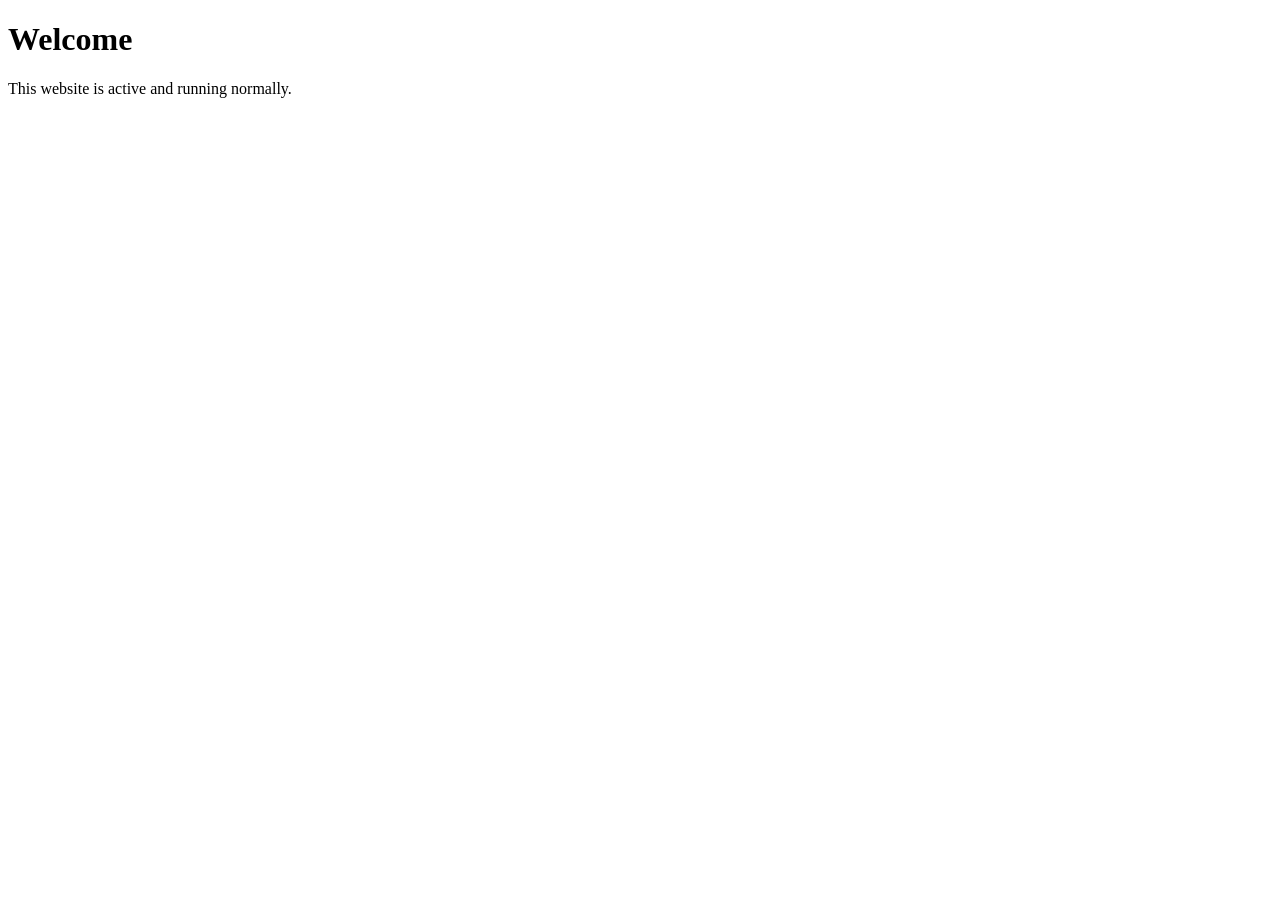
==== index.html @ 58b48bcc "Create index.html" ====
<!DOCTYPE html>
<html lang="zh-CN">
<head>
<meta charset="UTF-8">
<meta name="viewport" content="width=device-width, initial-scale=1.0">
<title>Welcome</title>
</head>
<body>
<h1>Welcome</h1>
<p>This website is active and running normally.</p>
</body>
</html>
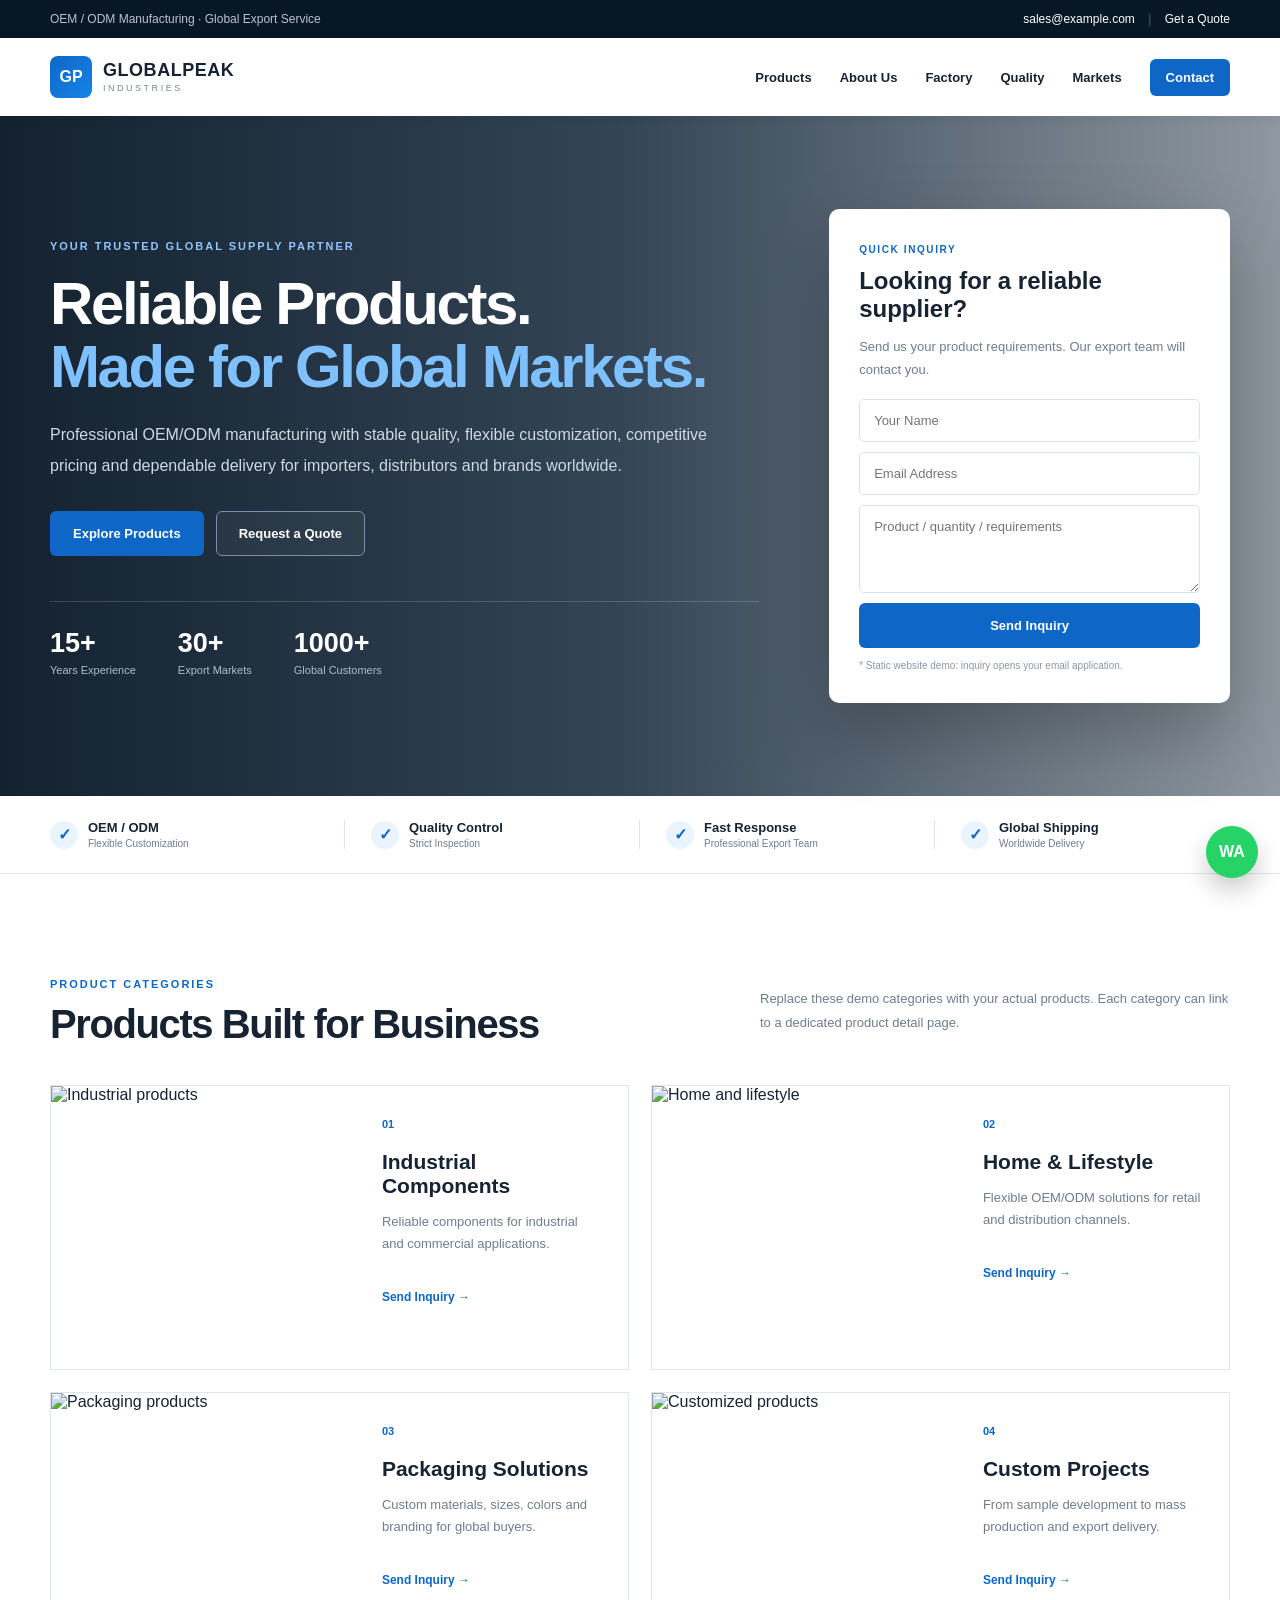
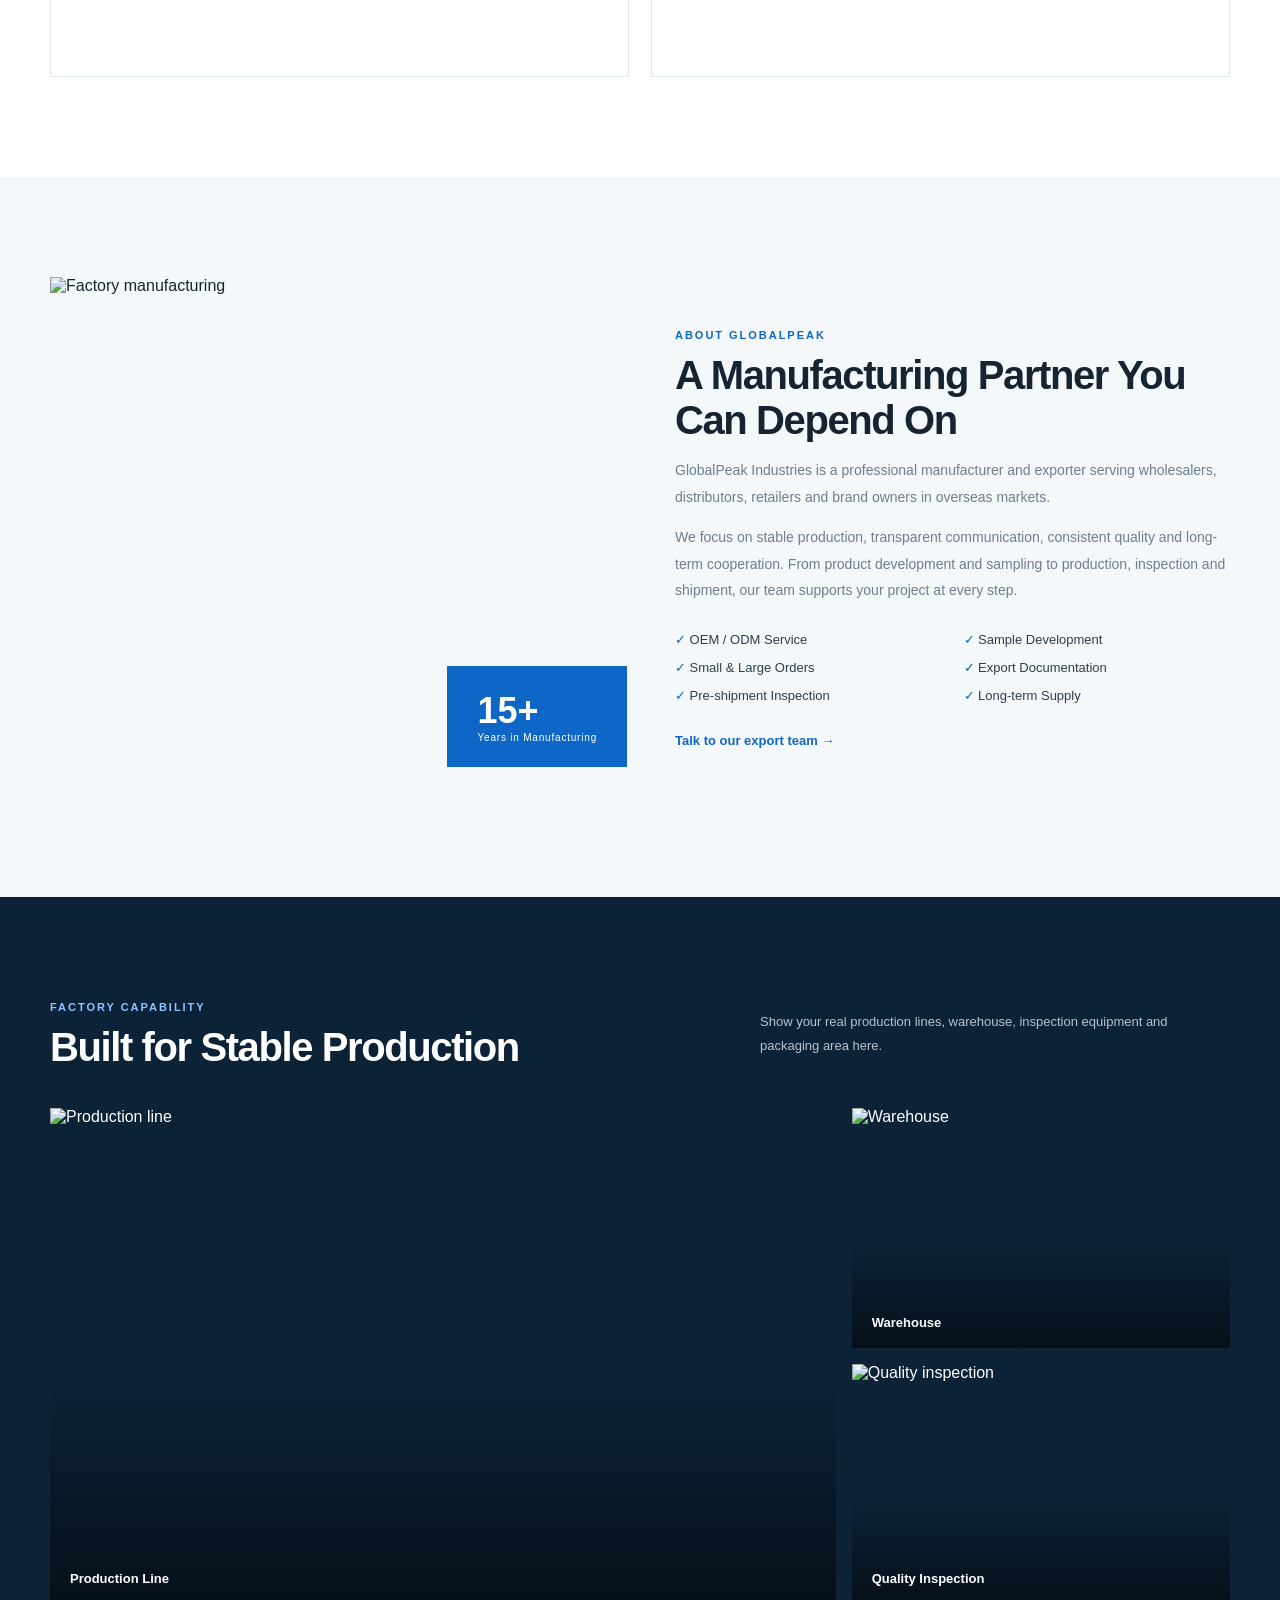
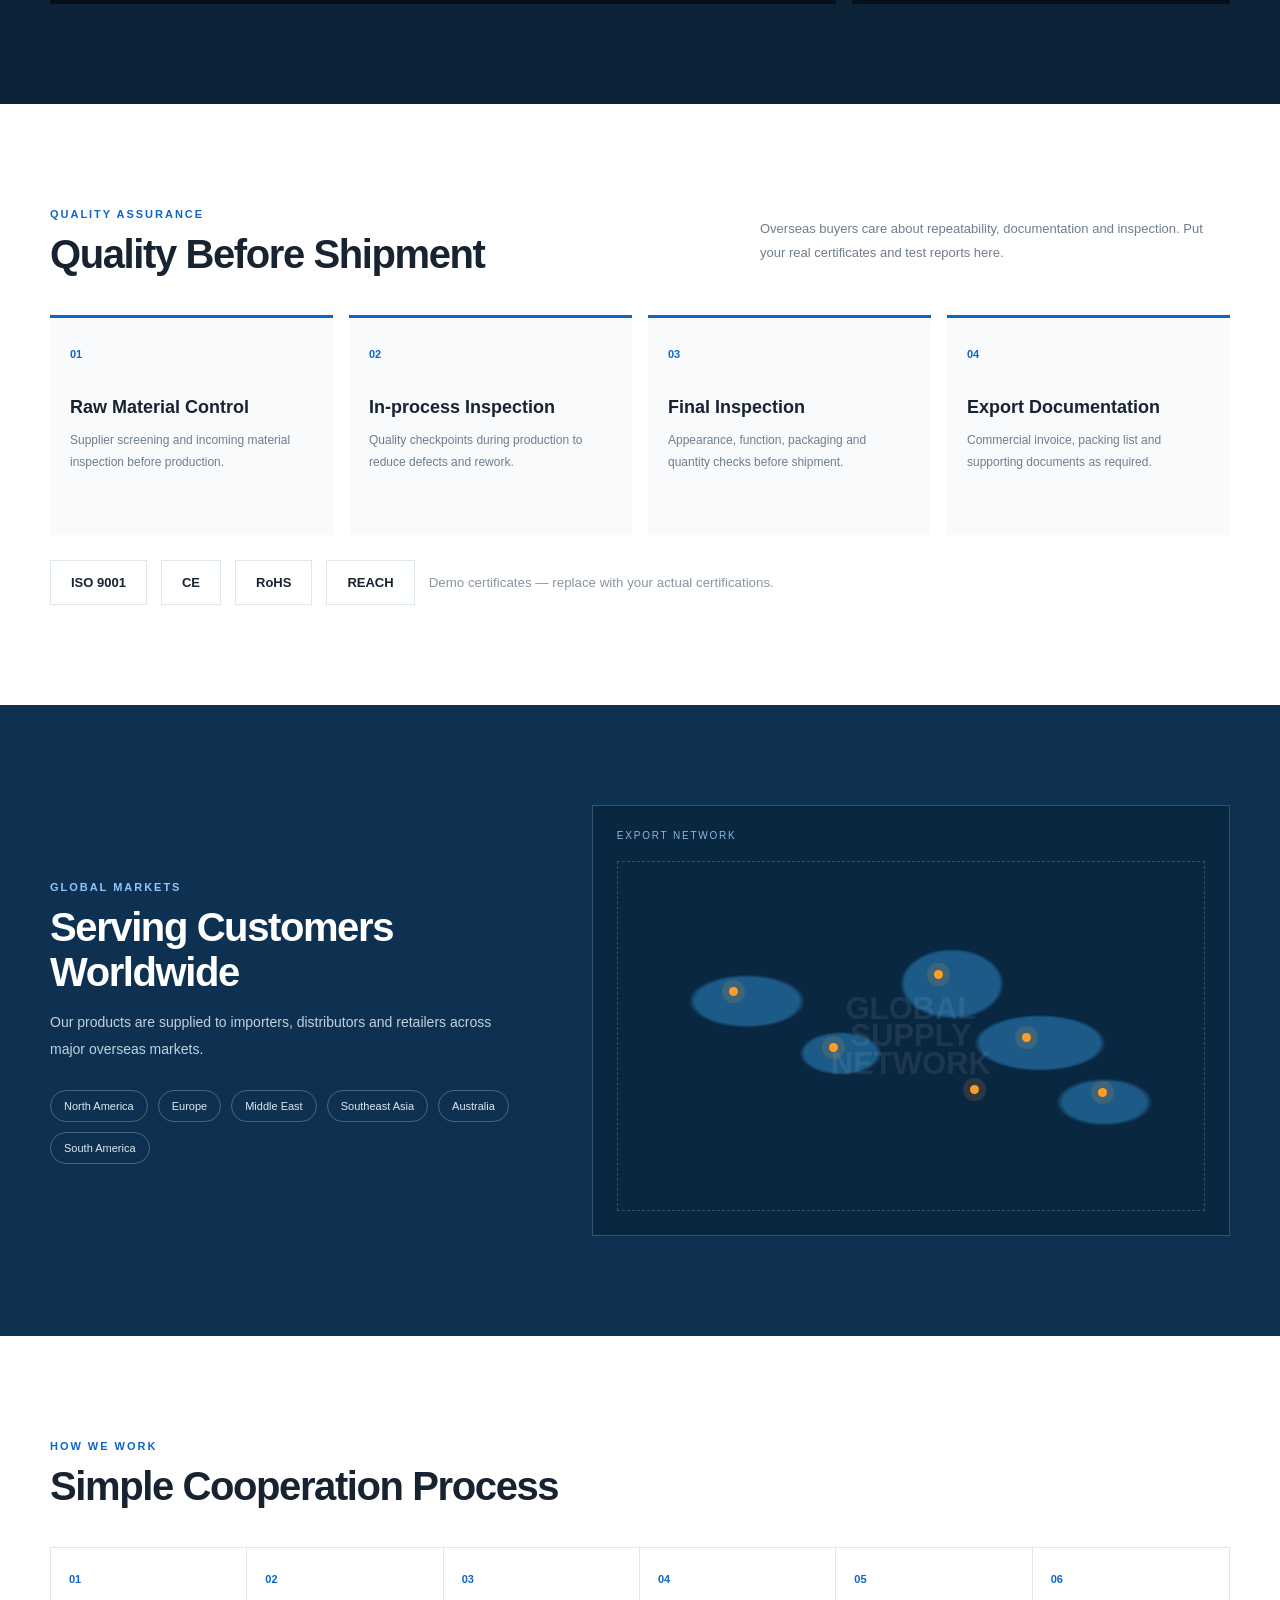
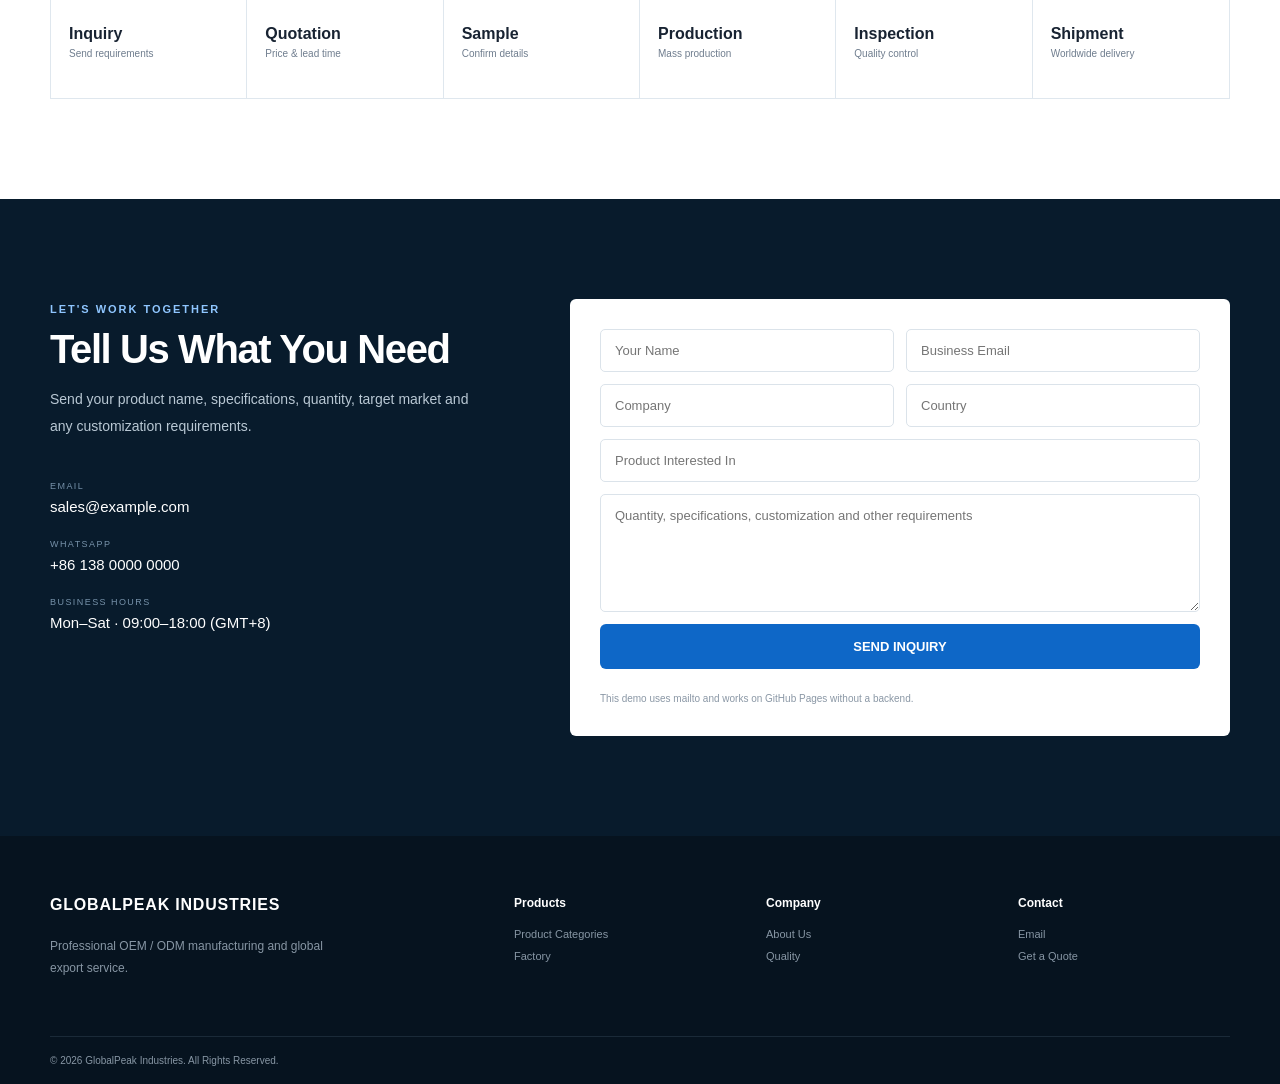
==== commit 0de9076b: "Add files via upload" ====
--- a/index.html
+++ b/index.html
@@ -1,12 +1,325 @@
-<!DOCTYPE html>
-<html lang="zh-CN">
+<!doctype html>
+<html lang="en">
 <head>
-<meta charset="UTF-8">
-<meta name="viewport" content="width=device-width, initial-scale=1.0">
-<title>Welcome</title>
+  <meta charset="utf-8">
+  <meta name="viewport" content="width=device-width, initial-scale=1">
+  <title>GlobalPeak Industries | Reliable Manufacturing Partner</title>
+  <meta name="description" content="GlobalPeak Industries provides OEM/ODM manufacturing, stable quality, competitive pricing and global export service.">
+  <link rel="preconnect" href="https://images.unsplash.com">
+  <link rel="stylesheet" href="style.css">
 </head>
 <body>
-<h1>Welcome</h1>
-<p>This website is active and running normally.</p>
+  <div class="topbar">
+    <div class="container topbar-inner">
+      <span>OEM / ODM Manufacturing · Global Export Service</span>
+      <div>
+        <a href="mailto:sales@example.com">sales@example.com</a>
+        <span class="divider">|</span>
+        <a href="#contact">Get a Quote</a>
+      </div>
+    </div>
+  </div>
+
+  <header class="header">
+    <div class="container nav-wrap">
+      <a class="brand" href="#">
+        <span class="brand-mark">GP</span>
+        <span class="brand-text">
+          <strong>GLOBALPEAK</strong>
+          <small>INDUSTRIES</small>
+        </span>
+      </a>
+
+      <button class="menu-btn" aria-label="Open menu">☰</button>
+
+      <nav class="nav">
+        <a href="#products">Products</a>
+        <a href="#about">About Us</a>
+        <a href="#factory">Factory</a>
+        <a href="#quality">Quality</a>
+        <a href="#markets">Markets</a>
+        <a class="nav-cta" href="#contact">Contact</a>
+      </nav>
+    </div>
+  </header>
+
+  <main>
+    <section class="hero">
+      <div class="hero-overlay"></div>
+      <div class="container hero-content">
+        <div class="hero-copy">
+          <span class="eyebrow">YOUR TRUSTED GLOBAL SUPPLY PARTNER</span>
+          <h1>Reliable Products.<br><span>Made for Global Markets.</span></h1>
+          <p>
+            Professional OEM/ODM manufacturing with stable quality, flexible customization,
+            competitive pricing and dependable delivery for importers, distributors and brands worldwide.
+          </p>
+          <div class="hero-actions">
+            <a class="btn primary" href="#products">Explore Products</a>
+            <a class="btn secondary" href="#contact">Request a Quote</a>
+          </div>
+          <div class="hero-trust">
+            <div><strong>15+</strong><span>Years Experience</span></div>
+            <div><strong>30+</strong><span>Export Markets</span></div>
+            <div><strong>1000+</strong><span>Global Customers</span></div>
+          </div>
+        </div>
+
+        <div class="hero-card">
+          <span class="mini-label">QUICK INQUIRY</span>
+          <h3>Looking for a reliable supplier?</h3>
+          <p>Send us your product requirements. Our export team will contact you.</p>
+          <form id="quickForm">
+            <input id="qName" type="text" placeholder="Your Name">
+            <input id="qEmail" type="email" placeholder="Email Address">
+            <textarea id="qMessage" rows="4" placeholder="Product / quantity / requirements"></textarea>
+            <button class="btn primary wide" type="submit">Send Inquiry</button>
+          </form>
+          <small>* Static website demo: inquiry opens your email application.</small>
+        </div>
+      </div>
+    </section>
+
+    <section class="trust-strip">
+      <div class="container trust-grid">
+        <div><span class="trust-icon">✓</span><strong>OEM / ODM</strong><small>Flexible Customization</small></div>
+        <div><span class="trust-icon">✓</span><strong>Quality Control</strong><small>Strict Inspection</small></div>
+        <div><span class="trust-icon">✓</span><strong>Fast Response</strong><small>Professional Export Team</small></div>
+        <div><span class="trust-icon">✓</span><strong>Global Shipping</strong><small>Worldwide Delivery</small></div>
+      </div>
+    </section>
+
+    <section id="products" class="section">
+      <div class="container">
+        <div class="section-head">
+          <div>
+            <span class="eyebrow dark-text">PRODUCT CATEGORIES</span>
+            <h2>Products Built for Business</h2>
+          </div>
+          <p>Replace these demo categories with your actual products. Each category can link to a dedicated product detail page.</p>
+        </div>
+
+        <div class="product-grid">
+          <article class="product-card">
+            <img src="https://images.unsplash.com/photo-1581092160607-ee22621dd758?auto=format&fit=crop&w=1200&q=80" alt="Industrial products">
+            <div class="product-info">
+              <span>01</span><h3>Industrial Components</h3>
+              <p>Reliable components for industrial and commercial applications.</p>
+              <a href="#contact">Send Inquiry →</a>
+            </div>
+          </article>
+
+          <article class="product-card">
+            <img src="https://images.unsplash.com/photo-1586023492125-27b2c045efd7?auto=format&fit=crop&w=1200&q=80" alt="Home and lifestyle">
+            <div class="product-info">
+              <span>02</span><h3>Home & Lifestyle</h3>
+              <p>Flexible OEM/ODM solutions for retail and distribution channels.</p>
+              <a href="#contact">Send Inquiry →</a>
+            </div>
+          </article>
+
+          <article class="product-card">
+            <img src="https://images.unsplash.com/photo-1587293852726-70cdb56c2866?auto=format&fit=crop&w=1200&q=80" alt="Packaging products">
+            <div class="product-info">
+              <span>03</span><h3>Packaging Solutions</h3>
+              <p>Custom materials, sizes, colors and branding for global buyers.</p>
+              <a href="#contact">Send Inquiry →</a>
+            </div>
+          </article>
+
+          <article class="product-card">
+            <img src="https://images.unsplash.com/photo-1581092918056-0c4c3acd3789?auto=format&fit=crop&w=1200&q=80" alt="Customized products">
+            <div class="product-info">
+              <span>04</span><h3>Custom Projects</h3>
+              <p>From sample development to mass production and export delivery.</p>
+              <a href="#contact">Send Inquiry →</a>
+            </div>
+          </article>
+        </div>
+      </div>
+    </section>
+
+    <section id="about" class="section section-gray">
+      <div class="container about-grid">
+        <div class="about-image">
+          <img src="https://images.unsplash.com/photo-1565514020179-026b92b84bb6?auto=format&fit=crop&w=1400&q=80" alt="Factory manufacturing">
+          <div class="experience-badge"><strong>15+</strong><span>Years in Manufacturing</span></div>
+        </div>
+        <div class="about-copy">
+          <span class="eyebrow dark-text">ABOUT GLOBALPEAK</span>
+          <h2>A Manufacturing Partner You Can Depend On</h2>
+          <p>
+            GlobalPeak Industries is a professional manufacturer and exporter serving wholesalers,
+            distributors, retailers and brand owners in overseas markets.
+          </p>
+          <p>
+            We focus on stable production, transparent communication, consistent quality and long-term cooperation.
+            From product development and sampling to production, inspection and shipment, our team supports your project at every step.
+          </p>
+          <div class="check-list">
+            <div>✓ OEM / ODM Service</div>
+            <div>✓ Sample Development</div>
+            <div>✓ Small & Large Orders</div>
+            <div>✓ Export Documentation</div>
+            <div>✓ Pre-shipment Inspection</div>
+            <div>✓ Long-term Supply</div>
+          </div>
+          <a class="text-link" href="#contact">Talk to our export team →</a>
+        </div>
+      </div>
+    </section>
+
+    <section id="factory" class="section factory-section">
+      <div class="container">
+        <div class="section-head light-head">
+          <div><span class="eyebrow">FACTORY CAPABILITY</span><h2>Built for Stable Production</h2></div>
+          <p>Show your real production lines, warehouse, inspection equipment and packaging area here.</p>
+        </div>
+
+        <div class="factory-grid">
+          <div class="factory-photo large-photo">
+            <img src="https://images.unsplash.com/photo-1504917595217-d4dc5ebe6122?auto=format&fit=crop&w=1400&q=80" alt="Production line">
+            <span>Production Line</span>
+          </div>
+          <div class="factory-photo">
+            <img src="https://images.unsplash.com/photo-1565793298595-6a879b1d9492?auto=format&fit=crop&w=1000&q=80" alt="Warehouse">
+            <span>Warehouse</span>
+          </div>
+          <div class="factory-photo">
+            <img src="https://images.unsplash.com/photo-1581093588401-fbb62a02f120?auto=format&fit=crop&w=1000&q=80" alt="Quality inspection">
+            <span>Quality Inspection</span>
+          </div>
+        </div>
+      </div>
+    </section>
+
+    <section id="quality" class="section">
+      <div class="container">
+        <div class="section-head">
+          <div><span class="eyebrow dark-text">QUALITY ASSURANCE</span><h2>Quality Before Shipment</h2></div>
+          <p>Overseas buyers care about repeatability, documentation and inspection. Put your real certificates and test reports here.</p>
+        </div>
+
+        <div class="quality-grid">
+          <article>
+            <span class="num">01</span>
+            <h3>Raw Material Control</h3>
+            <p>Supplier screening and incoming material inspection before production.</p>
+          </article>
+          <article>
+            <span class="num">02</span>
+            <h3>In-process Inspection</h3>
+            <p>Quality checkpoints during production to reduce defects and rework.</p>
+          </article>
+          <article>
+            <span class="num">03</span>
+            <h3>Final Inspection</h3>
+            <p>Appearance, function, packaging and quantity checks before shipment.</p>
+          </article>
+          <article>
+            <span class="num">04</span>
+            <h3>Export Documentation</h3>
+            <p>Commercial invoice, packing list and supporting documents as required.</p>
+          </article>
+        </div>
+
+        <div class="certs">
+          <span>ISO 9001</span>
+          <span>CE</span>
+          <span>RoHS</span>
+          <span>REACH</span>
+          <small>Demo certificates — replace with your actual certifications.</small>
+        </div>
+      </div>
+    </section>
+
+    <section id="markets" class="section markets">
+      <div class="container markets-grid">
+        <div>
+          <span class="eyebrow">GLOBAL MARKETS</span>
+          <h2>Serving Customers Worldwide</h2>
+          <p>Our products are supplied to importers, distributors and retailers across major overseas markets.</p>
+          <div class="market-tags">
+            <span>North America</span><span>Europe</span><span>Middle East</span>
+            <span>Southeast Asia</span><span>Australia</span><span>South America</span>
+          </div>
+        </div>
+        <div class="map-box">
+          <div class="map-title">EXPORT NETWORK</div>
+          <div class="world">
+            <i class="dot d1"></i><i class="dot d2"></i><i class="dot d3"></i>
+            <i class="dot d4"></i><i class="dot d5"></i><i class="dot d6"></i>
+            <div class="world-text">GLOBAL<br>SUPPLY<br>NETWORK</div>
+          </div>
+        </div>
+      </div>
+    </section>
+
+    <section class="process section">
+      <div class="container">
+        <div class="section-head">
+          <div><span class="eyebrow dark-text">HOW WE WORK</span><h2>Simple Cooperation Process</h2></div>
+        </div>
+        <div class="process-grid">
+          <div><span>01</span><strong>Inquiry</strong><small>Send requirements</small></div>
+          <div><span>02</span><strong>Quotation</strong><small>Price & lead time</small></div>
+          <div><span>03</span><strong>Sample</strong><small>Confirm details</small></div>
+          <div><span>04</span><strong>Production</strong><small>Mass production</small></div>
+          <div><span>05</span><strong>Inspection</strong><small>Quality control</small></div>
+          <div><span>06</span><strong>Shipment</strong><small>Worldwide delivery</small></div>
+        </div>
+      </div>
+    </section>
+
+    <section id="contact" class="contact-section">
+      <div class="container contact-grid">
+        <div class="contact-copy">
+          <span class="eyebrow">LET'S WORK TOGETHER</span>
+          <h2>Tell Us What You Need</h2>
+          <p>Send your product name, specifications, quantity, target market and any customization requirements.</p>
+
+          <div class="contact-items">
+            <div><small>EMAIL</small><a href="mailto:sales@example.com">sales@example.com</a></div>
+            <div><small>WHATSAPP</small><a href="https://wa.me/8613800000000" target="_blank">+86 138 0000 0000</a></div>
+            <div><small>BUSINESS HOURS</small><span>Mon–Sat · 09:00–18:00 (GMT+8)</span></div>
+          </div>
+        </div>
+
+        <form class="contact-form" id="contactForm">
+          <div class="form-row">
+            <input id="name" type="text" placeholder="Your Name">
+            <input id="email" type="email" placeholder="Business Email">
+          </div>
+          <div class="form-row">
+            <input id="company" type="text" placeholder="Company">
+            <input id="country" type="text" placeholder="Country">
+          </div>
+          <input id="product" type="text" placeholder="Product Interested In">
+          <textarea id="message" rows="6" placeholder="Quantity, specifications, customization and other requirements"></textarea>
+          <button type="submit" class="btn primary wide">SEND INQUIRY</button>
+          <small>This demo uses mailto and works on GitHub Pages without a backend.</small>
+        </form>
+      </div>
+    </section>
+  </main>
+
+  <a class="floating-whatsapp" href="https://wa.me/8613800000000" target="_blank" aria-label="WhatsApp">
+    WA
+  </a>
+
+  <footer>
+    <div class="container footer-grid">
+      <div>
+        <div class="footer-brand">GLOBALPEAK INDUSTRIES</div>
+        <p>Professional OEM / ODM manufacturing and global export service.</p>
+      </div>
+      <div><strong>Products</strong><a href="#products">Product Categories</a><a href="#factory">Factory</a></div>
+      <div><strong>Company</strong><a href="#about">About Us</a><a href="#quality">Quality</a></div>
+      <div><strong>Contact</strong><a href="mailto:sales@example.com">Email</a><a href="#contact">Get a Quote</a></div>
+    </div>
+    <div class="container copyright">© 2026 GlobalPeak Industries. All Rights Reserved.</div>
+  </footer>
+
+  <script src="script.js"></script>
 </body>
 </html>
--- a/style.css
+++ b/style.css
@@ -0,0 +1,130 @@
+:root{
+  --navy:#0b1f33;
+  --blue:#0e67c7;
+  --blue2:#1784e8;
+  --orange:#ff8a00;
+  --text:#182332;
+  --muted:#6f7d8e;
+  --light:#f5f8fb;
+  --line:#dfe7ee;
+}
+*{box-sizing:border-box}
+html{scroll-behavior:smooth}
+body{margin:0;font-family:Arial,"Helvetica Neue","Microsoft YaHei",sans-serif;color:var(--text);background:#fff}
+a{text-decoration:none;color:inherit}
+img{display:block;width:100%;height:100%;object-fit:cover}
+.container{width:min(1180px,calc(100% - 40px));margin:auto}
+
+.topbar{background:#071726;color:#b9c5d0;font-size:12px}
+.topbar-inner{height:38px;display:flex;justify-content:space-between;align-items:center}
+.topbar a{color:#fff}.divider{margin:0 10px;color:#506174}
+
+.header{background:#fff;position:sticky;top:0;z-index:30;box-shadow:0 2px 12px rgba(8,26,44,.08)}
+.nav-wrap{height:78px;display:flex;align-items:center;justify-content:space-between}
+.brand{display:flex;align-items:center;gap:11px}
+.brand-mark{width:42px;height:42px;background:linear-gradient(135deg,var(--blue),var(--blue2));color:white;display:grid;place-items:center;font-weight:900;border-radius:8px}
+.brand-text{display:flex;flex-direction:column;line-height:1}
+.brand-text strong{font-size:18px;letter-spacing:.03em}.brand-text small{font-size:9px;letter-spacing:.28em;color:#7b8795;margin-top:5px}
+.nav{display:flex;align-items:center;gap:28px;font-size:13px;font-weight:700}
+.nav a{position:relative}.nav a:not(.nav-cta):after{content:"";position:absolute;left:0;right:100%;bottom:-8px;height:2px;background:var(--blue);transition:.2s}.nav a:hover:after{right:0}
+.nav-cta{padding:11px 16px;background:var(--blue);color:#fff;border-radius:6px}
+.menu-btn{display:none;border:0;background:none;font-size:25px}
+
+.hero{min-height:680px;position:relative;background:url("https://images.unsplash.com/photo-1565793298595-6a879b1d9492?auto=format&fit=crop&w=2000&q=85") center/cover no-repeat;color:#fff}
+.hero-overlay{position:absolute;inset:0;background:linear-gradient(90deg,rgba(5,20,35,.94) 0%,rgba(6,27,48,.82) 48%,rgba(7,26,44,.45) 100%)}
+.hero-content{position:relative;z-index:2;display:grid;grid-template-columns:1.15fr .65fr;gap:70px;align-items:center;min-height:680px;padding:70px 0}
+.eyebrow{font-size:11px;letter-spacing:.18em;font-weight:800;color:#8fc6ff}
+.hero-copy h1{font-size:60px;line-height:1.05;letter-spacing:-.04em;margin:18px 0 22px}.hero-copy h1 span{color:#7fc1ff}
+.hero-copy>p{font-size:16px;line-height:1.9;color:#ced9e3;max-width:700px}
+.hero-actions{display:flex;gap:12px;margin-top:30px}
+.btn{display:inline-flex;align-items:center;justify-content:center;border-radius:6px;padding:14px 22px;font-size:13px;font-weight:800;border:1px solid transparent;cursor:pointer}
+.primary{background:var(--blue);color:#fff}.primary:hover{background:#0b58ac}.secondary{border-color:#7990a5;color:#fff;background:rgba(255,255,255,.04)}
+.wide{width:100%}
+.hero-trust{display:flex;gap:42px;margin-top:45px;padding-top:26px;border-top:1px solid rgba(255,255,255,.17)}
+.hero-trust div{display:flex;flex-direction:column}.hero-trust strong{font-size:27px}.hero-trust span{font-size:11px;color:#aebdcc;margin-top:5px}
+
+.hero-card{background:#fff;color:var(--text);border-radius:10px;padding:30px;box-shadow:0 30px 70px rgba(0,0,0,.25)}
+.mini-label{font-size:10px;letter-spacing:.16em;color:var(--blue);font-weight:800}
+.hero-card h3{font-size:24px;margin:10px 0}.hero-card p{font-size:13px;line-height:1.7;color:var(--muted)}
+input,textarea{width:100%;border:1px solid #dbe3ea;border-radius:5px;padding:13px 14px;font:inherit;font-size:13px;outline:none;background:#fff}
+input:focus,textarea:focus{border-color:var(--blue);box-shadow:0 0 0 3px rgba(14,103,199,.08)}
+.hero-card form{display:grid;gap:10px;margin-top:18px}.hero-card small,.contact-form small{display:block;color:#8a97a5;margin-top:10px;font-size:10px;line-height:1.5}
+
+.trust-strip{background:#fff;border-bottom:1px solid var(--line)}
+.trust-grid{display:grid;grid-template-columns:repeat(4,1fr);padding:24px 0}
+.trust-grid>div{display:grid;grid-template-columns:38px 1fr;grid-template-rows:auto auto;align-items:center;border-right:1px solid var(--line);padding:0 26px}
+.trust-grid>div:first-child{padding-left:0}.trust-grid>div:last-child{border-right:0}
+.trust-icon{grid-row:1/3;width:28px;height:28px;border-radius:50%;background:#eaf4ff;color:var(--blue);display:grid;place-items:center;font-weight:800}
+.trust-grid strong{font-size:13px}.trust-grid small{font-size:10px;color:var(--muted);margin-top:3px}
+
+.section{padding:100px 0}.section-gray{background:var(--light)}
+.section-head{display:flex;justify-content:space-between;align-items:end;gap:50px;margin-bottom:38px}
+.section-head h2,.about-copy h2,.markets h2,.contact-copy h2{font-size:40px;letter-spacing:-.035em;margin:10px 0 0}
+.section-head>p{max-width:470px;color:var(--muted);font-size:13px;line-height:1.8}
+.dark-text{color:var(--blue)}
+
+.product-grid{display:grid;grid-template-columns:repeat(2,1fr);gap:22px}
+.product-card{border:1px solid var(--line);background:#fff;display:grid;grid-template-columns:1.05fr .95fr;min-height:285px;overflow:hidden;transition:.25s}
+.product-card:hover{transform:translateY(-5px);box-shadow:0 20px 45px rgba(15,40,65,.1)}
+.product-info{padding:28px}.product-info>span{font-size:11px;color:var(--blue);font-weight:800}.product-info h3{font-size:21px;margin:18px 0 10px}.product-info p{font-size:13px;line-height:1.7;color:var(--muted)}.product-info a{display:inline-block;margin-top:22px;font-size:12px;font-weight:800;color:var(--blue)}
+
+.about-grid{display:grid;grid-template-columns:1fr 1fr;gap:70px;align-items:center}
+.about-image{height:520px;position:relative}.experience-badge{position:absolute;right:-22px;bottom:30px;background:var(--blue);color:white;padding:24px 30px;display:flex;flex-direction:column}.experience-badge strong{font-size:36px}.experience-badge span{font-size:10px;letter-spacing:.08em}
+.about-copy>p{font-size:14px;line-height:1.9;color:var(--muted)}
+.check-list{display:grid;grid-template-columns:1fr 1fr;gap:13px 22px;margin:28px 0;color:#2f3d4d;font-size:13px}.check-list div::first-letter{color:var(--blue)}
+.text-link{font-size:13px;color:var(--blue);font-weight:800}
+
+.factory-section{background:#0c2237;color:white}.light-head p{color:#b7c4d0}
+.factory-grid{display:grid;grid-template-columns:1.35fr .65fr;grid-template-rows:240px 240px;gap:16px}
+.factory-photo{position:relative;overflow:hidden}.factory-photo.large-photo{grid-row:1/3}.factory-photo:after{content:"";position:absolute;inset:0;background:linear-gradient(transparent 55%,rgba(0,0,0,.55))}
+.factory-photo span{position:absolute;z-index:2;left:20px;bottom:18px;font-size:13px;font-weight:800}.factory-photo img{transition:.4s}.factory-photo:hover img{transform:scale(1.04)}
+
+.quality-grid{display:grid;grid-template-columns:repeat(4,1fr);gap:16px}
+.quality-grid article{border-top:3px solid var(--blue);padding:26px 20px;background:#f8fafc;min-height:220px}
+.quality-grid .num{font-size:11px;color:var(--blue);font-weight:800}.quality-grid h3{font-size:18px;margin:35px 0 12px}.quality-grid p{font-size:12px;color:var(--muted);line-height:1.8}
+.certs{display:flex;align-items:center;gap:14px;margin-top:25px;flex-wrap:wrap}.certs span{border:1px solid var(--line);padding:14px 20px;font-weight:800;font-size:13px;background:white}.certs small{color:#8a96a5}
+
+.markets{background:#0f3151;color:#fff}.markets-grid{display:grid;grid-template-columns:.85fr 1.15fr;gap:70px;align-items:center}.markets p{color:#c2d2df;line-height:1.9;font-size:14px}
+.market-tags{display:flex;flex-wrap:wrap;gap:10px;margin-top:28px}.market-tags span{border:1px solid #476781;border-radius:99px;padding:9px 13px;font-size:11px;color:#dce8f1}
+.map-box{background:#0a2742;border:1px solid #34536e;padding:24px}.map-title{font-size:10px;letter-spacing:.18em;color:#89b8df}
+.world{height:350px;margin-top:20px;position:relative;background:
+radial-gradient(ellipse at 22% 40%,#1c5b88 0 8%,transparent 9%),
+radial-gradient(ellipse at 38% 55%,#1c5b88 0 7%,transparent 8%),
+radial-gradient(ellipse at 57% 35%,#1c5b88 0 10%,transparent 11%),
+radial-gradient(ellipse at 72% 52%,#1c5b88 0 10%,transparent 11%),
+radial-gradient(ellipse at 83% 69%,#1c5b88 0 6%,transparent 7%);
+border:1px dashed #31506a}
+.world-text{position:absolute;inset:0;display:grid;place-items:center;text-align:center;font-size:31px;font-weight:900;line-height:.88;color:rgba(255,255,255,.08)}
+.dot{position:absolute;width:9px;height:9px;border-radius:50%;background:#ff9c27;box-shadow:0 0 0 7px rgba(255,156,39,.14)}.d1{left:19%;top:36%}.d2{left:36%;top:52%}.d3{left:54%;top:31%}.d4{left:69%;top:49%}.d5{left:82%;top:65%}.d6{left:60%;top:64%}
+
+.process{background:#fff}.process-grid{display:grid;grid-template-columns:repeat(6,1fr);border:1px solid var(--line)}
+.process-grid div{padding:25px 18px;border-right:1px solid var(--line);display:flex;flex-direction:column;min-height:150px}.process-grid div:last-child{border-right:0}.process-grid span{font-size:11px;color:var(--blue);font-weight:800}.process-grid strong{font-size:16px;margin-top:40px}.process-grid small{font-size:10px;color:var(--muted);margin-top:5px}
+
+.contact-section{padding:100px 0;background:#081b2c;color:white}.contact-grid{display:grid;grid-template-columns:.8fr 1.2fr;gap:80px}
+.contact-copy p{color:#b9c8d4;line-height:1.9;font-size:14px}.contact-items{margin-top:42px;display:grid;gap:24px}.contact-items div{display:flex;flex-direction:column}.contact-items small{font-size:9px;letter-spacing:.16em;color:#7792aa;margin-bottom:7px}.contact-items a,.contact-items span{font-size:15px}
+.contact-form{background:white;padding:30px;color:var(--text);border-radius:6px;display:grid;gap:12px}.form-row{display:grid;grid-template-columns:1fr 1fr;gap:12px}
+
+.floating-whatsapp{position:fixed;right:22px;bottom:22px;width:52px;height:52px;border-radius:50%;display:grid;place-items:center;background:#25d366;color:#fff;font-weight:900;z-index:20;box-shadow:0 12px 25px rgba(0,0,0,.2)}
+
+footer{background:#06131f;color:#8796a4;padding-top:60px}.footer-grid{display:grid;grid-template-columns:2fr 1fr 1fr 1fr;gap:40px;padding-bottom:45px}.footer-brand{color:white;font-weight:900;letter-spacing:.05em}.footer-grid p{font-size:12px;line-height:1.8;max-width:300px}.footer-grid div{display:flex;flex-direction:column;gap:10px}.footer-grid strong{color:#fff;font-size:12px;margin-bottom:8px}.footer-grid a{font-size:11px}.copyright{border-top:1px solid #1a2a38;padding:18px 0;font-size:10px}
+
+@media(max-width:900px){
+  .nav{display:none;position:absolute;left:0;right:0;top:78px;background:#fff;padding:20px;flex-direction:column;align-items:flex-start;box-shadow:0 10px 25px rgba(0,0,0,.1)}
+  .nav.open{display:flex}.menu-btn{display:block}
+  .hero-content{grid-template-columns:1fr}.hero-card{max-width:560px}.hero-copy h1{font-size:50px}
+  .trust-grid{grid-template-columns:1fr 1fr;gap:20px}.trust-grid>div{border-right:0}
+  .product-grid{grid-template-columns:1fr}.about-grid,.markets-grid,.contact-grid{grid-template-columns:1fr}
+  .quality-grid{grid-template-columns:1fr 1fr}.process-grid{grid-template-columns:repeat(3,1fr)}
+  .process-grid div{border-bottom:1px solid var(--line)}
+  .factory-grid{grid-template-columns:1fr;grid-template-rows:300px 220px 220px}.factory-photo.large-photo{grid-row:auto}
+  .footer-grid{grid-template-columns:1fr 1fr}
+}
+@media(max-width:600px){
+  .topbar-inner>span{display:none}.topbar-inner{justify-content:flex-end}
+  .hero-content{padding:55px 0}.hero-copy h1{font-size:42px}.hero-trust{gap:20px;flex-wrap:wrap}
+  .section{padding:70px 0}.section-head{align-items:flex-start;flex-direction:column;gap:15px}.section-head h2,.about-copy h2,.markets h2,.contact-copy h2{font-size:32px}
+  .product-card{grid-template-columns:1fr}.product-card img{height:240px}
+  .about-image{height:380px}.experience-badge{right:10px}
+  .quality-grid{grid-template-columns:1fr}.process-grid{grid-template-columns:1fr 1fr}
+  .form-row{grid-template-columns:1fr}.footer-grid{grid-template-columns:1fr}
+}
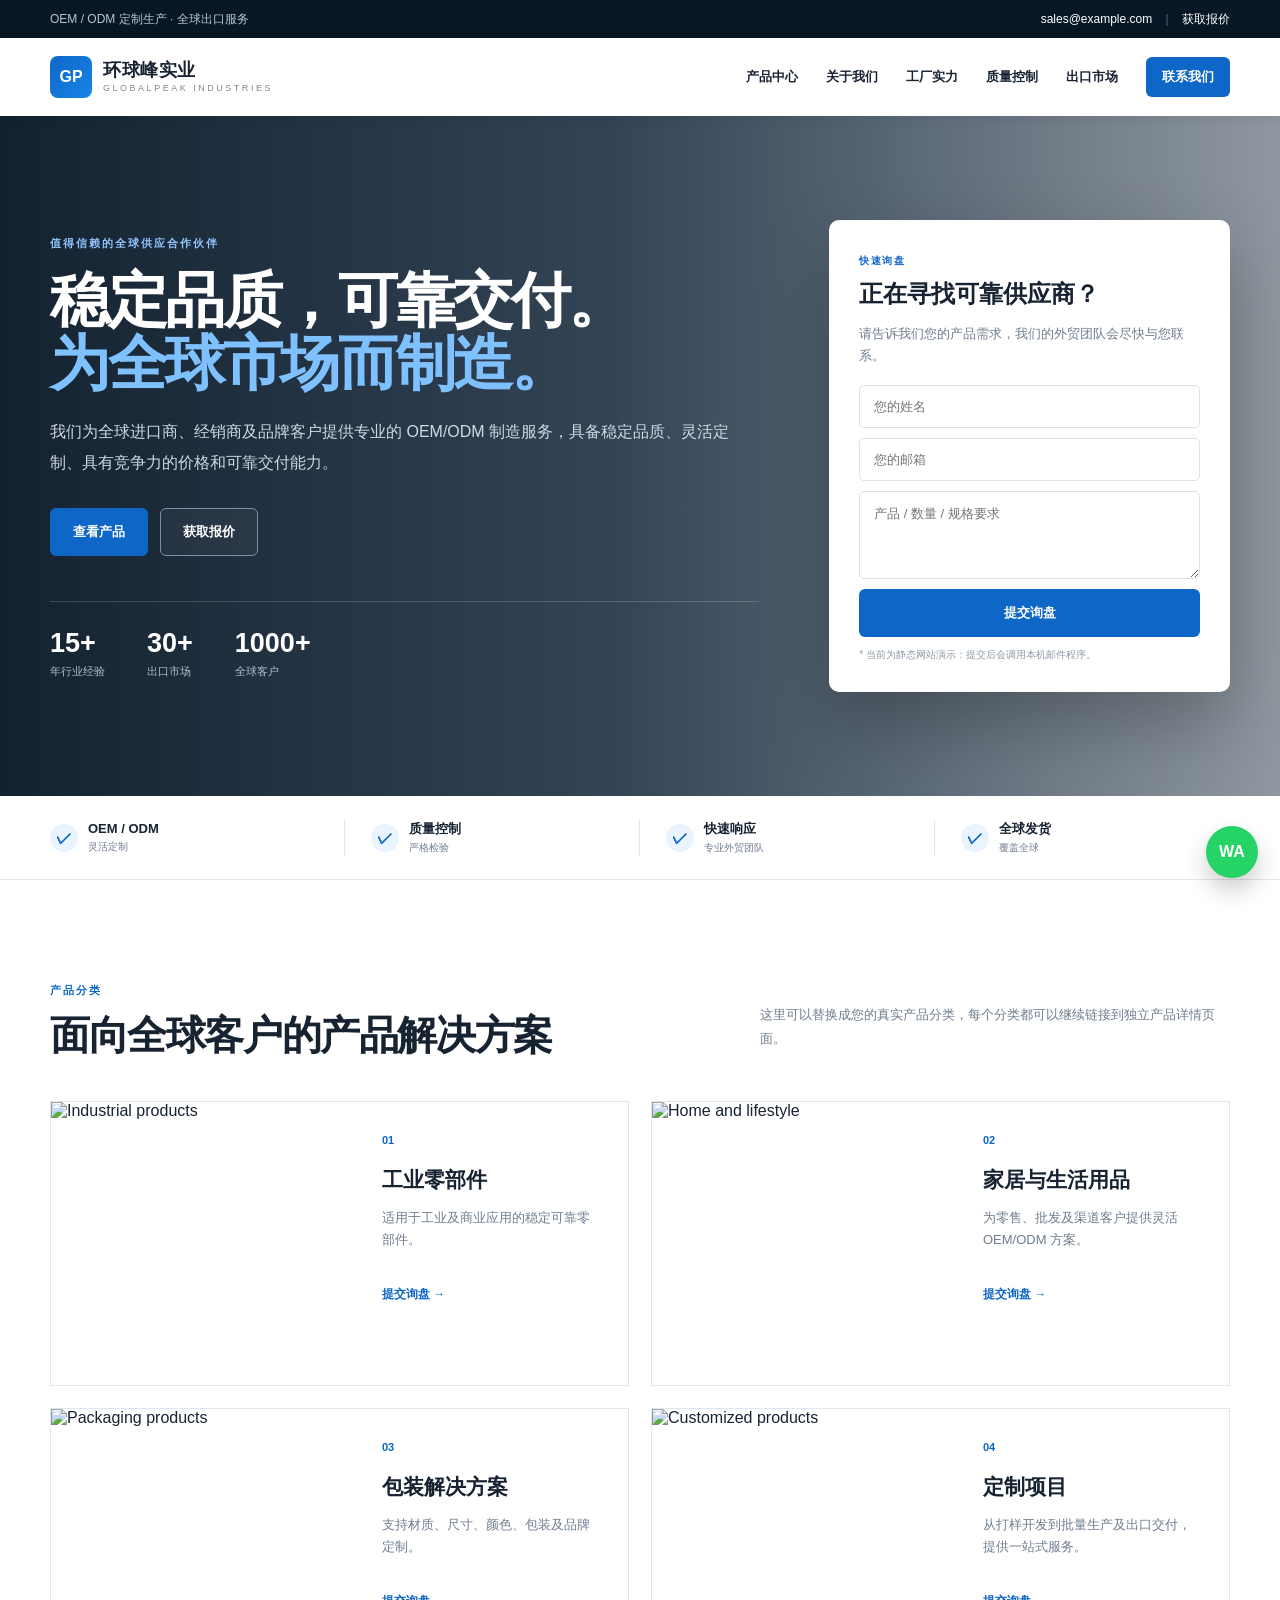
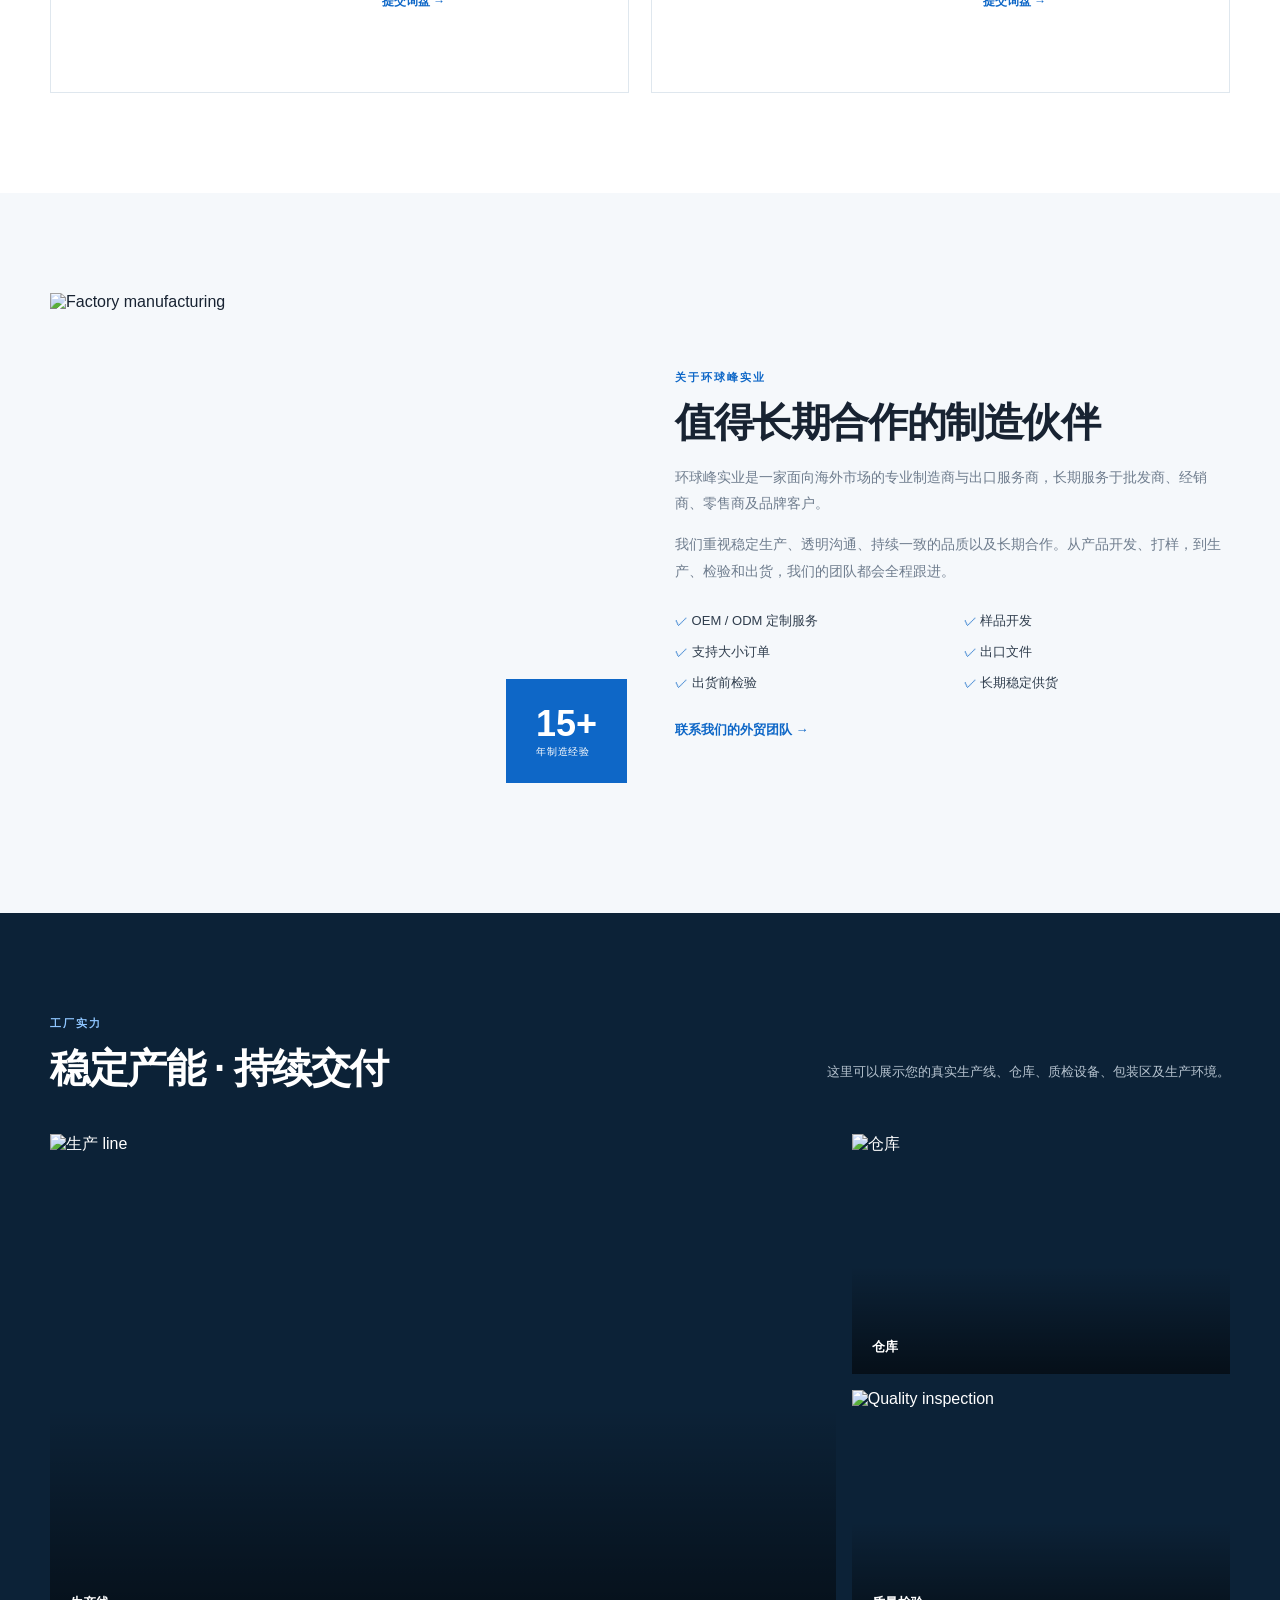
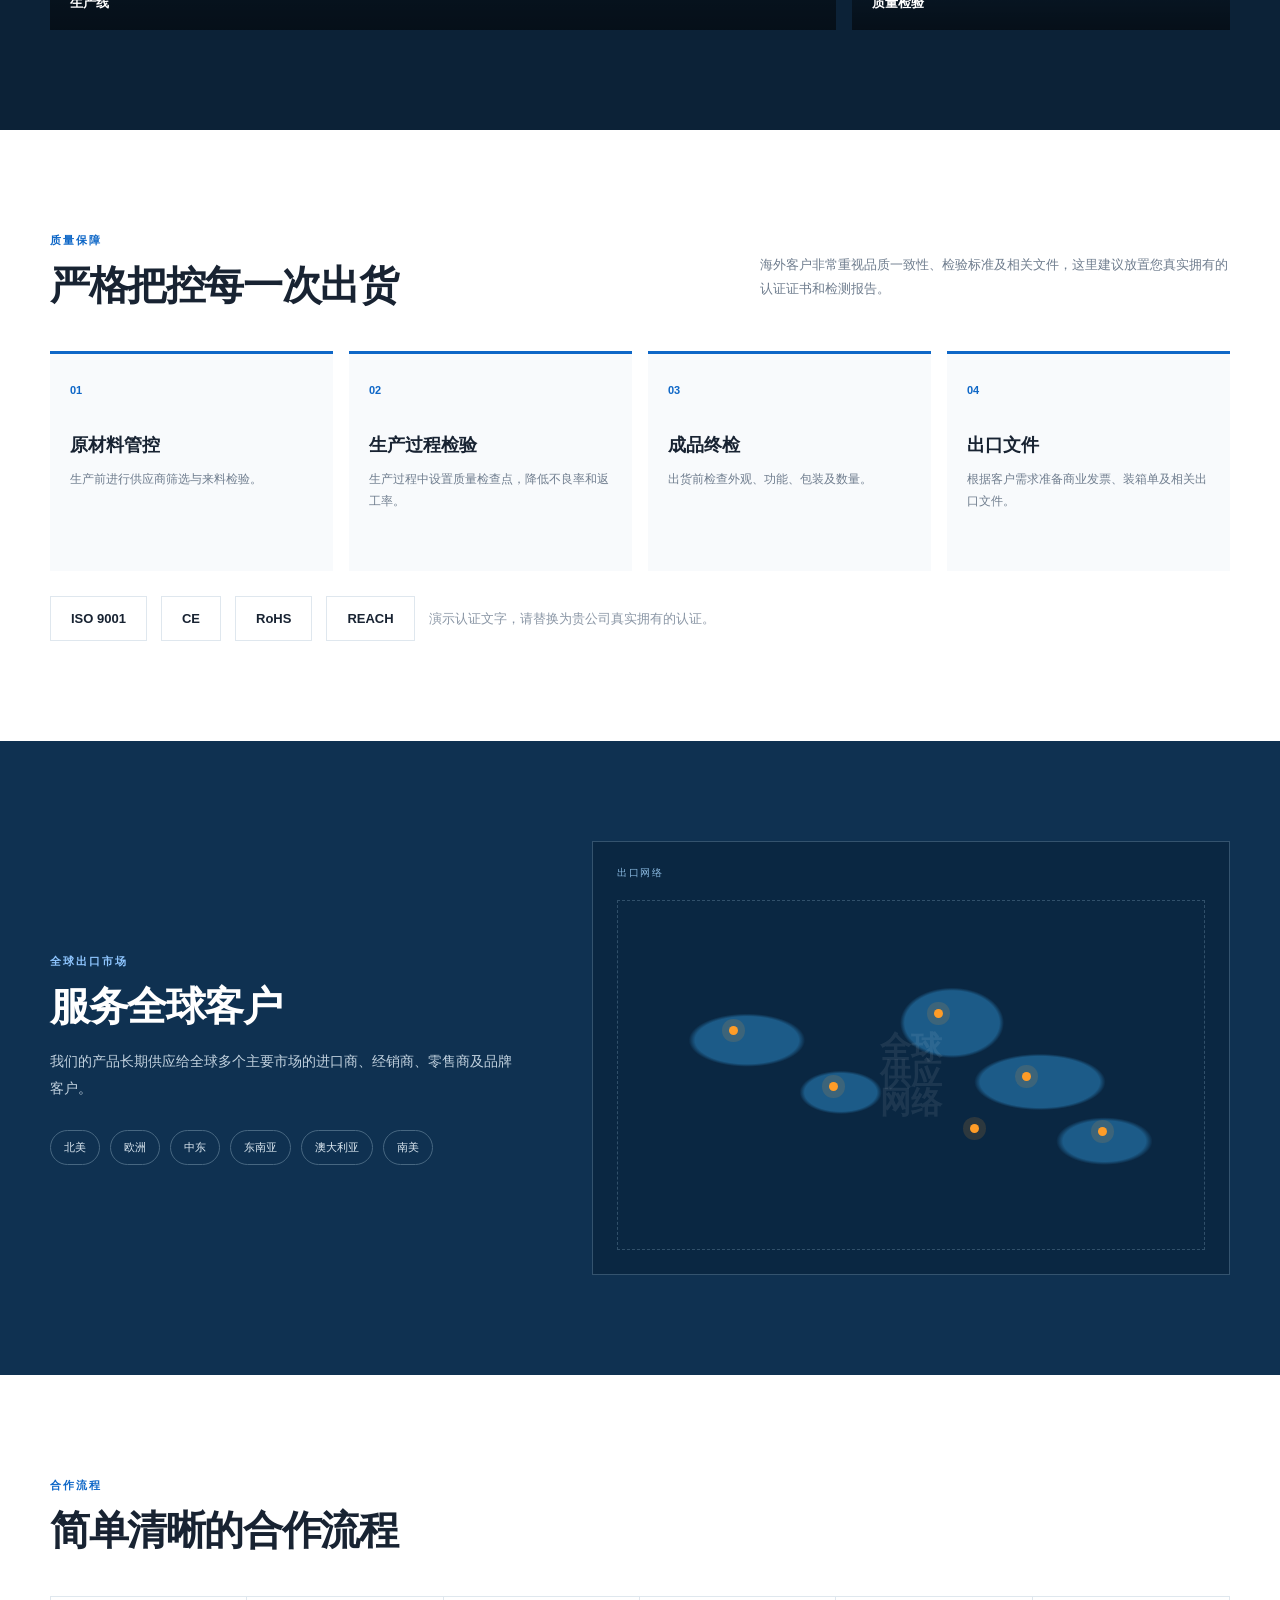
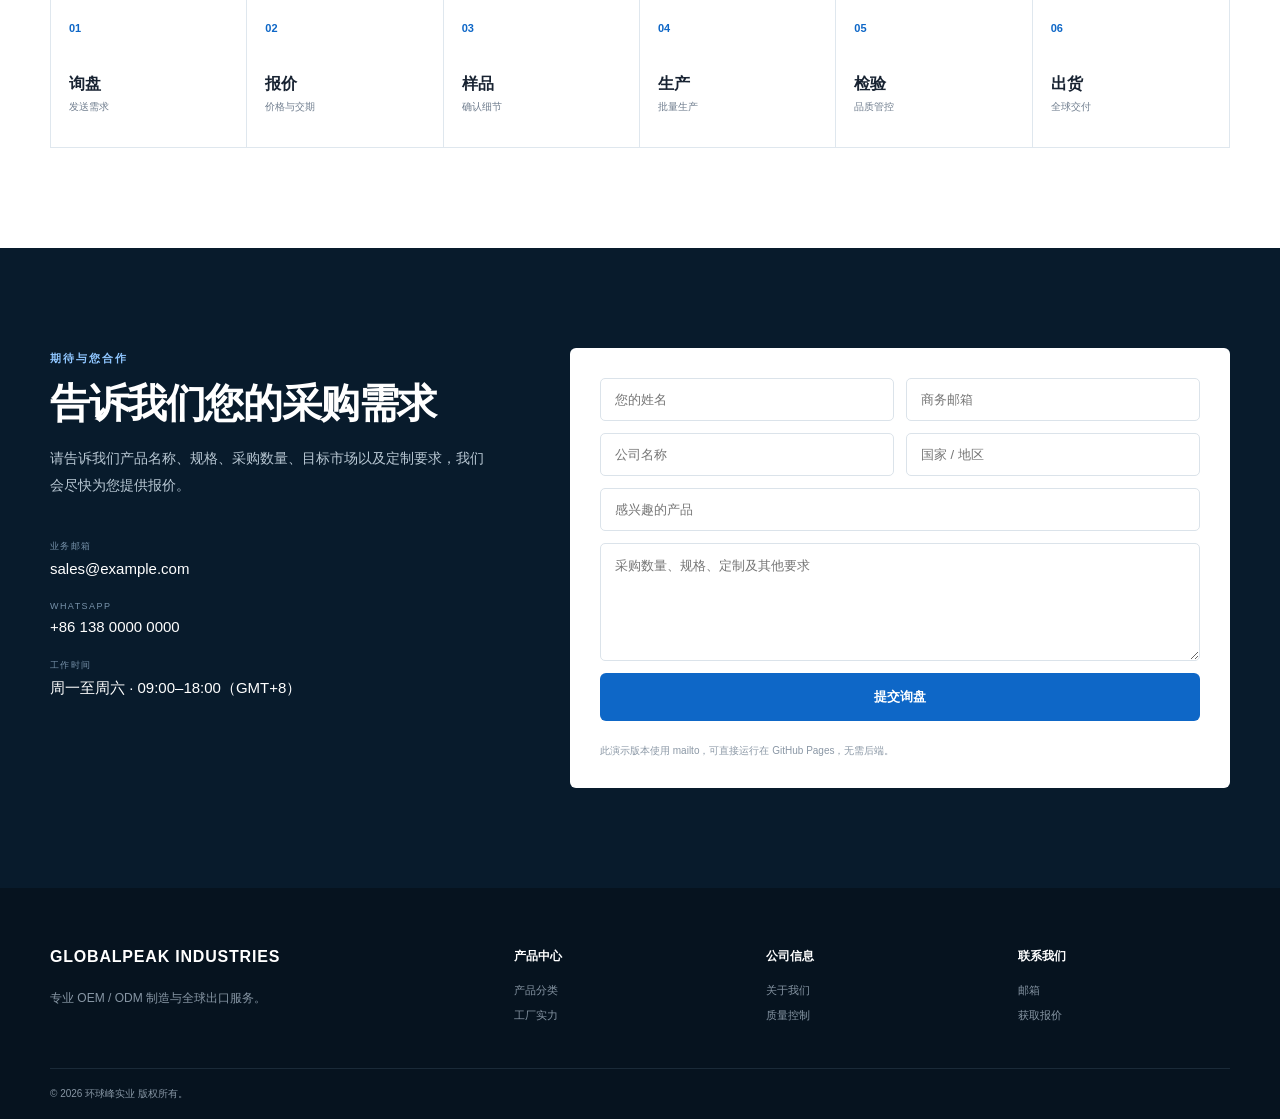
==== commit 6bf5826a: "Add files via upload" ====
--- a/index.html
+++ b/index.html
@@ -1,21 +1,21 @@
 <!doctype html>
-<html lang="en">
+<html lang="zh-CN">
 <head>
   <meta charset="utf-8">
   <meta name="viewport" content="width=device-width, initial-scale=1">
-  <title>GlobalPeak Industries | Reliable Manufacturing Partner</title>
-  <meta name="description" content="GlobalPeak Industries provides OEM/ODM manufacturing, stable quality, competitive pricing and global export service.">
+  <title>环球峰实业｜专业外贸制造与出口服务</title>
+  <meta name="description" content="环球峰实业提供OEM/ODM定制生产、稳定品质、竞争力价格及全球出口服务。">
   <link rel="preconnect" href="https://images.unsplash.com">
   <link rel="stylesheet" href="style.css">
 </head>
 <body>
   <div class="topbar">
     <div class="container topbar-inner">
-      <span>OEM / ODM Manufacturing · Global Export Service</span>
+      <span>OEM / ODM 定制生产 · 全球出口服务</span>
       <div>
         <a href="mailto:sales@example.com">sales@example.com</a>
         <span class="divider">|</span>
-        <a href="#contact">Get a Quote</a>
+        <a href="#contact">获取报价</a>
       </div>
     </div>
   </div>
@@ -25,20 +25,20 @@
       <a class="brand" href="#">
         <span class="brand-mark">GP</span>
         <span class="brand-text">
-          <strong>GLOBALPEAK</strong>
-          <small>INDUSTRIES</small>
+          <strong>环球峰实业</strong>
+          <small>GLOBALPEAK INDUSTRIES</small>
         </span>
       </a>
 
       <button class="menu-btn" aria-label="Open menu">☰</button>
 
       <nav class="nav">
-        <a href="#products">Products</a>
-        <a href="#about">About Us</a>
-        <a href="#factory">Factory</a>
-        <a href="#quality">Quality</a>
-        <a href="#markets">Markets</a>
-        <a class="nav-cta" href="#contact">Contact</a>
+        <a href="#products">产品中心</a>
+        <a href="#about">关于我们</a>
+        <a href="#factory">工厂实力</a>
+        <a href="#quality">质量控制</a>
+        <a href="#markets">出口市场</a>
+        <a class="nav-cta" href="#contact">联系我们</a>
       </nav>
     </div>
   </header>
@@ -48,44 +48,43 @@
       <div class="hero-overlay"></div>
       <div class="container hero-content">
         <div class="hero-copy">
-          <span class="eyebrow">YOUR TRUSTED GLOBAL SUPPLY PARTNER</span>
-          <h1>Reliable Products.<br><span>Made for Global Markets.</span></h1>
+          <span class="eyebrow">值得信赖的全球供应合作伙伴</span>
+          <h1>稳定品质，可靠交付。<br><span>为全球市场而制造。</span></h1>
           <p>
-            Professional OEM/ODM manufacturing with stable quality, flexible customization,
-            competitive pricing and dependable delivery for importers, distributors and brands worldwide.
+            我们为全球进口商、经销商及品牌客户提供专业的 OEM/ODM 制造服务，具备稳定品质、灵活定制、具有竞争力的价格和可靠交付能力。
           </p>
           <div class="hero-actions">
-            <a class="btn primary" href="#products">Explore Products</a>
-            <a class="btn secondary" href="#contact">Request a Quote</a>
+            <a class="btn primary" href="#products">查看产品</a>
+            <a class="btn secondary" href="#contact">获取报价</a>
           </div>
           <div class="hero-trust">
-            <div><strong>15+</strong><span>Years Experience</span></div>
-            <div><strong>30+</strong><span>Export Markets</span></div>
-            <div><strong>1000+</strong><span>Global Customers</span></div>
+            <div><strong>15+</strong><span>年行业经验</span></div>
+            <div><strong>30+</strong><span>出口市场</span></div>
+            <div><strong>1000+</strong><span>全球客户</span></div>
           </div>
         </div>
 
         <div class="hero-card">
-          <span class="mini-label">QUICK INQUIRY</span>
-          <h3>Looking for a reliable supplier?</h3>
-          <p>Send us your product requirements. Our export team will contact you.</p>
+          <span class="mini-label">快速询盘</span>
+          <h3>正在寻找可靠供应商？</h3>
+          <p>请告诉我们您的产品需求，我们的外贸团队会尽快与您联系。</p>
           <form id="quickForm">
-            <input id="qName" type="text" placeholder="Your Name">
-            <input id="qEmail" type="email" placeholder="Email Address">
-            <textarea id="qMessage" rows="4" placeholder="Product / quantity / requirements"></textarea>
-            <button class="btn primary wide" type="submit">Send Inquiry</button>
+            <input id="qName" type="text" placeholder="您的姓名">
+            <input id="q邮箱" type="email" placeholder="您的邮箱">
+            <textarea id="qMessage" rows="4" placeholder="产品 / 数量 / 规格要求"></textarea>
+            <button class="btn primary wide" type="submit">提交询盘</button>
           </form>
-          <small>* Static website demo: inquiry opens your email application.</small>
+          <small>* 当前为静态网站演示：提交后会调用本机邮件程序。</small>
         </div>
       </div>
     </section>
 
     <section class="trust-strip">
       <div class="container trust-grid">
-        <div><span class="trust-icon">✓</span><strong>OEM / ODM</strong><small>Flexible Customization</small></div>
-        <div><span class="trust-icon">✓</span><strong>Quality Control</strong><small>Strict Inspection</small></div>
-        <div><span class="trust-icon">✓</span><strong>Fast Response</strong><small>Professional Export Team</small></div>
-        <div><span class="trust-icon">✓</span><strong>Global Shipping</strong><small>Worldwide Delivery</small></div>
+        <div><span class="trust-icon">✓</span><strong>OEM / ODM</strong><small>灵活定制</small></div>
+        <div><span class="trust-icon">✓</span><strong>质量控制</strong><small>严格检验</small></div>
+        <div><span class="trust-icon">✓</span><strong>快速响应</strong><small>专业外贸团队</small></div>
+        <div><span class="trust-icon">✓</span><strong>全球发货</strong><small>覆盖全球</small></div>
       </div>
     </section>
 
@@ -93,46 +92,46 @@
       <div class="container">
         <div class="section-head">
           <div>
-            <span class="eyebrow dark-text">PRODUCT CATEGORIES</span>
-            <h2>Products Built for Business</h2>
-          </div>
-          <p>Replace these demo categories with your actual products. Each category can link to a dedicated product detail page.</p>
+            <span class="eyebrow dark-text">产品分类</span>
+            <h2>面向全球客户的产品解决方案</h2>
+          </div>
+          <p>这里可以替换成您的真实产品分类，每个分类都可以继续链接到独立产品详情页面。</p>
         </div>
 
         <div class="product-grid">
           <article class="product-card">
             <img src="https://images.unsplash.com/photo-1581092160607-ee22621dd758?auto=format&fit=crop&w=1200&q=80" alt="Industrial products">
             <div class="product-info">
-              <span>01</span><h3>Industrial Components</h3>
-              <p>Reliable components for industrial and commercial applications.</p>
-              <a href="#contact">Send Inquiry →</a>
+              <span>01</span><h3>工业零部件</h3>
+              <p>适用于工业及商业应用的稳定可靠零部件。</p>
+              <a href="#contact">提交询盘 →</a>
             </div>
           </article>
 
           <article class="product-card">
             <img src="https://images.unsplash.com/photo-1586023492125-27b2c045efd7?auto=format&fit=crop&w=1200&q=80" alt="Home and lifestyle">
             <div class="product-info">
-              <span>02</span><h3>Home & Lifestyle</h3>
-              <p>Flexible OEM/ODM solutions for retail and distribution channels.</p>
-              <a href="#contact">Send Inquiry →</a>
+              <span>02</span><h3>家居与生活用品</h3>
+              <p>为零售、批发及渠道客户提供灵活 OEM/ODM 方案。</p>
+              <a href="#contact">提交询盘 →</a>
             </div>
           </article>
 
           <article class="product-card">
             <img src="https://images.unsplash.com/photo-1587293852726-70cdb56c2866?auto=format&fit=crop&w=1200&q=80" alt="Packaging products">
             <div class="product-info">
-              <span>03</span><h3>Packaging Solutions</h3>
-              <p>Custom materials, sizes, colors and branding for global buyers.</p>
-              <a href="#contact">Send Inquiry →</a>
+              <span>03</span><h3>包装解决方案</h3>
+              <p>支持材质、尺寸、颜色、包装及品牌定制。</p>
+              <a href="#contact">提交询盘 →</a>
             </div>
           </article>
 
           <article class="product-card">
             <img src="https://images.unsplash.com/photo-1581092918056-0c4c3acd3789?auto=format&fit=crop&w=1200&q=80" alt="Customized products">
             <div class="product-info">
-              <span>04</span><h3>Custom Projects</h3>
-              <p>From sample development to mass production and export delivery.</p>
-              <a href="#contact">Send Inquiry →</a>
+              <span>04</span><h3>定制项目</h3>
+              <p>从打样开发到批量生产及出口交付，提供一站式服务。</p>
+              <a href="#contact">提交询盘 →</a>
             </div>
           </article>
         </div>
@@ -143,28 +142,26 @@
       <div class="container about-grid">
         <div class="about-image">
           <img src="https://images.unsplash.com/photo-1565514020179-026b92b84bb6?auto=format&fit=crop&w=1400&q=80" alt="Factory manufacturing">
-          <div class="experience-badge"><strong>15+</strong><span>Years in Manufacturing</span></div>
+          <div class="experience-badge"><strong>15+</strong><span>年制造经验</span></div>
         </div>
         <div class="about-copy">
-          <span class="eyebrow dark-text">ABOUT GLOBALPEAK</span>
-          <h2>A Manufacturing Partner You Can Depend On</h2>
+          <span class="eyebrow dark-text">关于环球峰实业</span>
+          <h2>值得长期合作的制造伙伴</h2>
           <p>
-            GlobalPeak Industries is a professional manufacturer and exporter serving wholesalers,
-            distributors, retailers and brand owners in overseas markets.
+            环球峰实业是一家面向海外市场的专业制造商与出口服务商，长期服务于批发商、经销商、零售商及品牌客户。
           </p>
           <p>
-            We focus on stable production, transparent communication, consistent quality and long-term cooperation.
-            From product development and sampling to production, inspection and shipment, our team supports your project at every step.
+            我们重视稳定生产、透明沟通、持续一致的品质以及长期合作。从产品开发、打样，到生产、检验和出货，我们的团队都会全程跟进。
           </p>
           <div class="check-list">
-            <div>✓ OEM / ODM Service</div>
-            <div>✓ Sample Development</div>
-            <div>✓ Small & Large Orders</div>
-            <div>✓ Export Documentation</div>
-            <div>✓ Pre-shipment Inspection</div>
-            <div>✓ Long-term Supply</div>
-          </div>
-          <a class="text-link" href="#contact">Talk to our export team →</a>
+            <div>✓ OEM / ODM 定制服务</div>
+            <div>✓ 样品开发</div>
+            <div>✓ 支持大小订单</div>
+            <div>✓ 出口文件</div>
+            <div>✓ 出货前检验</div>
+            <div>✓ 长期稳定供货</div>
+          </div>
+          <a class="text-link" href="#contact">联系我们的外贸团队 →</a>
         </div>
       </div>
     </section>
@@ -172,22 +169,22 @@
     <section id="factory" class="section factory-section">
       <div class="container">
         <div class="section-head light-head">
-          <div><span class="eyebrow">FACTORY CAPABILITY</span><h2>Built for Stable Production</h2></div>
-          <p>Show your real production lines, warehouse, inspection equipment and packaging area here.</p>
+          <div><span class="eyebrow">工厂实力</span><h2>稳定产能 · 持续交付</h2></div>
+          <p>这里可以展示您的真实生产线、仓库、质检设备、包装区及生产环境。</p>
         </div>
 
         <div class="factory-grid">
           <div class="factory-photo large-photo">
-            <img src="https://images.unsplash.com/photo-1504917595217-d4dc5ebe6122?auto=format&fit=crop&w=1400&q=80" alt="Production line">
-            <span>Production Line</span>
+            <img src="https://images.unsplash.com/photo-1504917595217-d4dc5ebe6122?auto=format&fit=crop&w=1400&q=80" alt="生产 line">
+            <span>生产线</span>
           </div>
           <div class="factory-photo">
-            <img src="https://images.unsplash.com/photo-1565793298595-6a879b1d9492?auto=format&fit=crop&w=1000&q=80" alt="Warehouse">
-            <span>Warehouse</span>
+            <img src="https://images.unsplash.com/photo-1565793298595-6a879b1d9492?auto=format&fit=crop&w=1000&q=80" alt="仓库">
+            <span>仓库</span>
           </div>
           <div class="factory-photo">
             <img src="https://images.unsplash.com/photo-1581093588401-fbb62a02f120?auto=format&fit=crop&w=1000&q=80" alt="Quality inspection">
-            <span>Quality Inspection</span>
+            <span>质量检验</span>
           </div>
         </div>
       </div>
@@ -196,30 +193,30 @@
     <section id="quality" class="section">
       <div class="container">
         <div class="section-head">
-          <div><span class="eyebrow dark-text">QUALITY ASSURANCE</span><h2>Quality Before Shipment</h2></div>
-          <p>Overseas buyers care about repeatability, documentation and inspection. Put your real certificates and test reports here.</p>
+          <div><span class="eyebrow dark-text">质量保障</span><h2>严格把控每一次出货</h2></div>
+          <p>海外客户非常重视品质一致性、检验标准及相关文件，这里建议放置您真实拥有的认证证书和检测报告。</p>
         </div>
 
         <div class="quality-grid">
           <article>
             <span class="num">01</span>
-            <h3>Raw Material Control</h3>
-            <p>Supplier screening and incoming material inspection before production.</p>
+            <h3>原材料管控</h3>
+            <p>生产前进行供应商筛选与来料检验。</p>
           </article>
           <article>
             <span class="num">02</span>
-            <h3>In-process Inspection</h3>
-            <p>Quality checkpoints during production to reduce defects and rework.</p>
+            <h3>生产过程检验</h3>
+            <p>生产过程中设置质量检查点，降低不良率和返工率。</p>
           </article>
           <article>
             <span class="num">03</span>
-            <h3>Final Inspection</h3>
-            <p>Appearance, function, packaging and quantity checks before shipment.</p>
+            <h3>成品终检</h3>
+            <p>出货前检查外观、功能、包装及数量。</p>
           </article>
           <article>
             <span class="num">04</span>
-            <h3>Export Documentation</h3>
-            <p>Commercial invoice, packing list and supporting documents as required.</p>
+            <h3>出口文件</h3>
+            <p>根据客户需求准备商业发票、装箱单及相关出口文件。</p>
           </article>
         </div>
 
@@ -228,7 +225,7 @@
           <span>CE</span>
           <span>RoHS</span>
           <span>REACH</span>
-          <small>Demo certificates — replace with your actual certifications.</small>
+          <small>演示认证文字，请替换为贵公司真实拥有的认证。</small>
         </div>
       </div>
     </section>
@@ -236,20 +233,20 @@
     <section id="markets" class="section markets">
       <div class="container markets-grid">
         <div>
-          <span class="eyebrow">GLOBAL MARKETS</span>
-          <h2>Serving Customers Worldwide</h2>
-          <p>Our products are supplied to importers, distributors and retailers across major overseas markets.</p>
+          <span class="eyebrow">全球出口市场</span>
+          <h2>服务全球客户</h2>
+          <p>我们的产品长期供应给全球多个主要市场的进口商、经销商、零售商及品牌客户。</p>
           <div class="market-tags">
-            <span>North America</span><span>Europe</span><span>Middle East</span>
-            <span>Southeast Asia</span><span>Australia</span><span>South America</span>
+            <span>北美</span><span>欧洲</span><span>中东</span>
+            <span>东南亚</span><span>澳大利亚</span><span>南美</span>
           </div>
         </div>
         <div class="map-box">
-          <div class="map-title">EXPORT NETWORK</div>
+          <div class="map-title">出口网络</div>
           <div class="world">
             <i class="dot d1"></i><i class="dot d2"></i><i class="dot d3"></i>
             <i class="dot d4"></i><i class="dot d5"></i><i class="dot d6"></i>
-            <div class="world-text">GLOBAL<br>SUPPLY<br>NETWORK</div>
+            <div class="world-text">全球<br>供应<br>网络</div>
           </div>
         </div>
       </div>
@@ -258,15 +255,15 @@
     <section class="process section">
       <div class="container">
         <div class="section-head">
-          <div><span class="eyebrow dark-text">HOW WE WORK</span><h2>Simple Cooperation Process</h2></div>
+          <div><span class="eyebrow dark-text">合作流程</span><h2>简单清晰的合作流程</h2></div>
         </div>
         <div class="process-grid">
-          <div><span>01</span><strong>Inquiry</strong><small>Send requirements</small></div>
-          <div><span>02</span><strong>Quotation</strong><small>Price & lead time</small></div>
-          <div><span>03</span><strong>Sample</strong><small>Confirm details</small></div>
-          <div><span>04</span><strong>Production</strong><small>Mass production</small></div>
-          <div><span>05</span><strong>Inspection</strong><small>Quality control</small></div>
-          <div><span>06</span><strong>Shipment</strong><small>Worldwide delivery</small></div>
+          <div><span>01</span><strong>询盘</strong><small>发送需求</small></div>
+          <div><span>02</span><strong>报价</strong><small>价格与交期</small></div>
+          <div><span>03</span><strong>样品</strong><small>确认细节</small></div>
+          <div><span>04</span><strong>生产</strong><small>批量生产</small></div>
+          <div><span>05</span><strong>检验</strong><small>品质管控</small></div>
+          <div><span>06</span><strong>出货</strong><small>全球交付</small></div>
         </div>
       </div>
     </section>
@@ -274,30 +271,30 @@
     <section id="contact" class="contact-section">
       <div class="container contact-grid">
         <div class="contact-copy">
-          <span class="eyebrow">LET'S WORK TOGETHER</span>
-          <h2>Tell Us What You Need</h2>
-          <p>Send your product name, specifications, quantity, target market and any customization requirements.</p>
+          <span class="eyebrow">期待与您合作</span>
+          <h2>告诉我们您的采购需求</h2>
+          <p>请告诉我们产品名称、规格、采购数量、目标市场以及定制要求，我们会尽快为您提供报价。</p>
 
           <div class="contact-items">
-            <div><small>EMAIL</small><a href="mailto:sales@example.com">sales@example.com</a></div>
+            <div><small>业务邮箱</small><a href="mailto:sales@example.com">sales@example.com</a></div>
             <div><small>WHATSAPP</small><a href="https://wa.me/8613800000000" target="_blank">+86 138 0000 0000</a></div>
-            <div><small>BUSINESS HOURS</small><span>Mon–Sat · 09:00–18:00 (GMT+8)</span></div>
+            <div><small>工作时间</small><span>周一至周六 · 09:00–18:00（GMT+8）</span></div>
           </div>
         </div>
 
         <form class="contact-form" id="contactForm">
           <div class="form-row">
-            <input id="name" type="text" placeholder="Your Name">
-            <input id="email" type="email" placeholder="Business Email">
+            <input id="name" type="text" placeholder="您的姓名">
+            <input id="email" type="email" placeholder="商务邮箱">
           </div>
           <div class="form-row">
-            <input id="company" type="text" placeholder="Company">
-            <input id="country" type="text" placeholder="Country">
-          </div>
-          <input id="product" type="text" placeholder="Product Interested In">
-          <textarea id="message" rows="6" placeholder="Quantity, specifications, customization and other requirements"></textarea>
-          <button type="submit" class="btn primary wide">SEND INQUIRY</button>
-          <small>This demo uses mailto and works on GitHub Pages without a backend.</small>
+            <input id="company" type="text" placeholder="公司名称">
+            <input id="country" type="text" placeholder="国家 / 地区">
+          </div>
+          <input id="product" type="text" placeholder="感兴趣的产品">
+          <textarea id="message" rows="6" placeholder="采购数量、规格、定制及其他要求"></textarea>
+          <button type="submit" class="btn primary wide">提交询盘</button>
+          <small>此演示版本使用 mailto，可直接运行在 GitHub Pages，无需后端。</small>
         </form>
       </div>
     </section>
@@ -311,13 +308,13 @@
     <div class="container footer-grid">
       <div>
         <div class="footer-brand">GLOBALPEAK INDUSTRIES</div>
-        <p>Professional OEM / ODM manufacturing and global export service.</p>
-      </div>
-      <div><strong>Products</strong><a href="#products">Product Categories</a><a href="#factory">Factory</a></div>
-      <div><strong>Company</strong><a href="#about">About Us</a><a href="#quality">Quality</a></div>
-      <div><strong>Contact</strong><a href="mailto:sales@example.com">Email</a><a href="#contact">Get a Quote</a></div>
+        <p>专业 OEM / ODM 制造与全球出口服务。</p>
+      </div>
+      <div><strong>产品中心</strong><a href="#products">产品分类</a><a href="#factory">工厂实力</a></div>
+      <div><strong>公司信息</strong><a href="#about">关于我们</a><a href="#quality">质量控制</a></div>
+      <div><strong>联系我们</strong><a href="mailto:sales@example.com">邮箱</a><a href="#contact">获取报价</a></div>
     </div>
-    <div class="container copyright">© 2026 GlobalPeak Industries. All Rights Reserved.</div>
+    <div class="container copyright">© 2026 环球峰实业 版权所有。</div>
   </footer>
 
   <script src="script.js"></script>
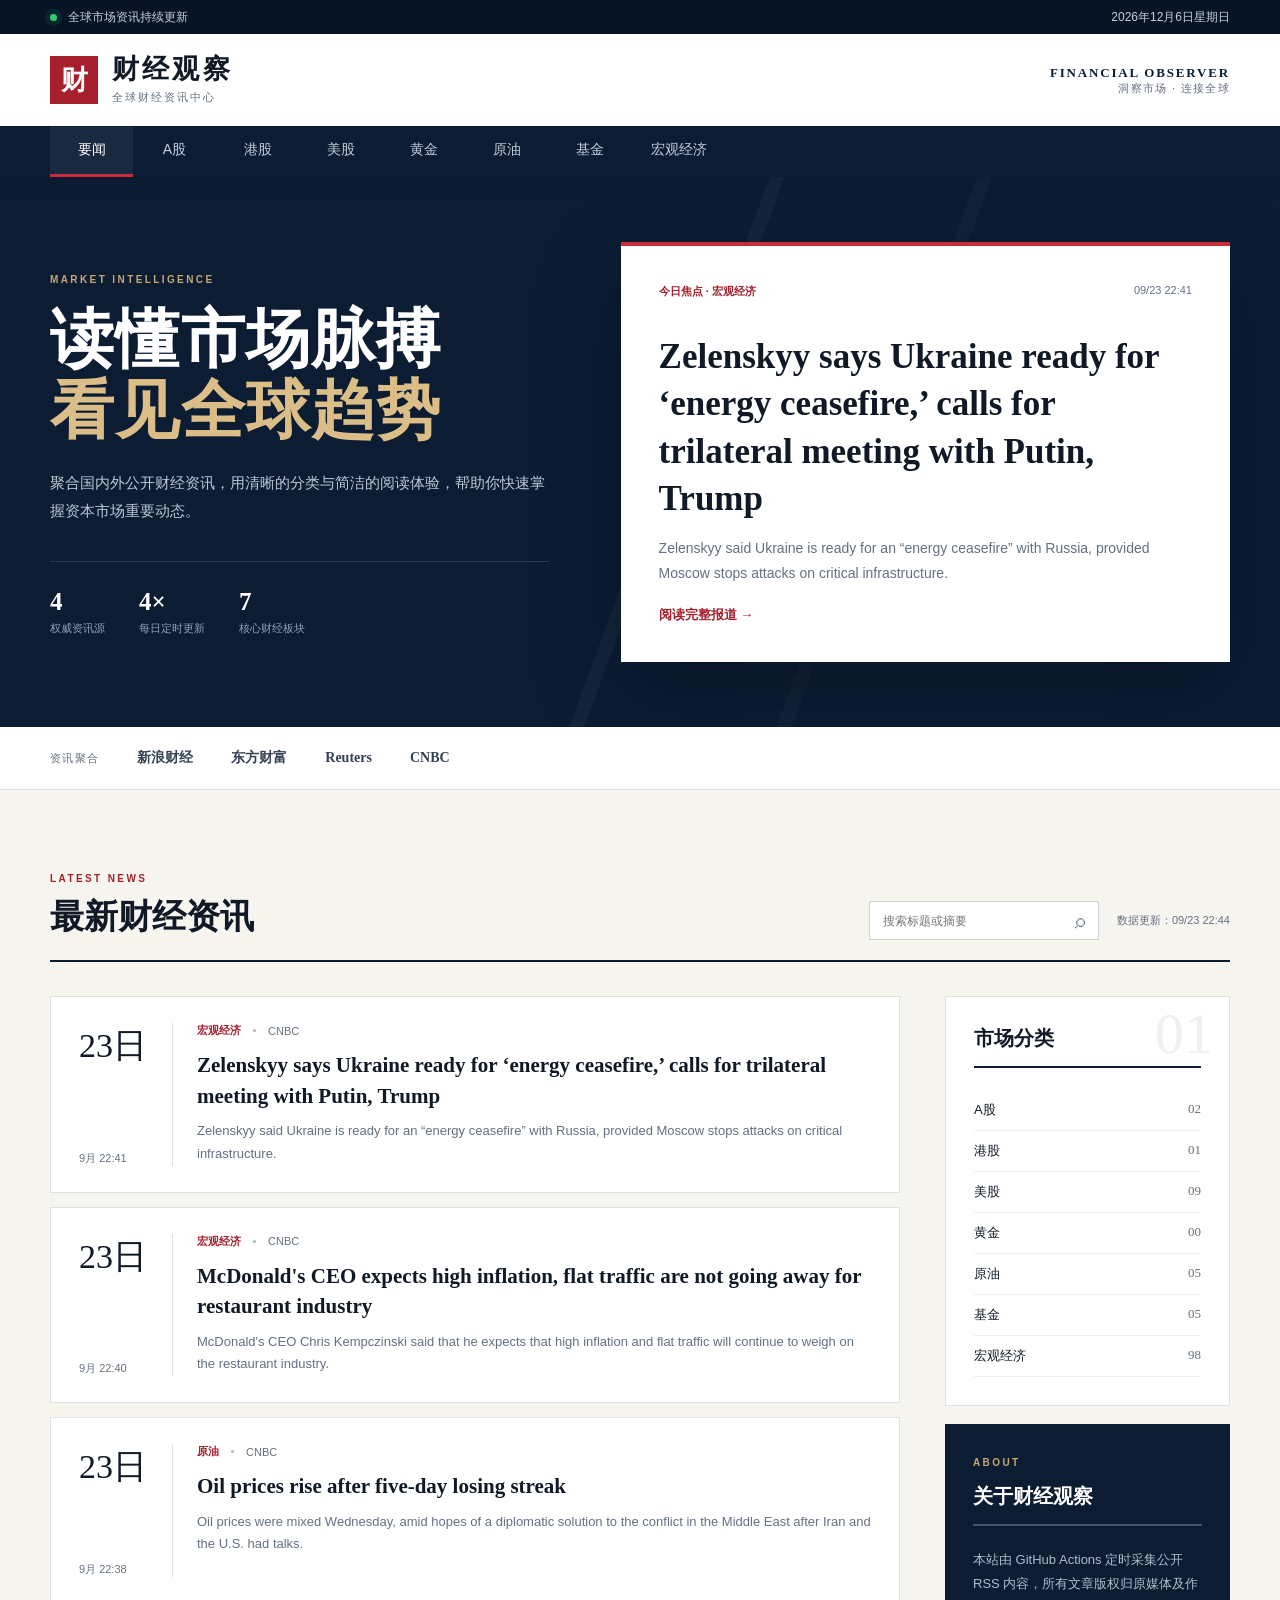
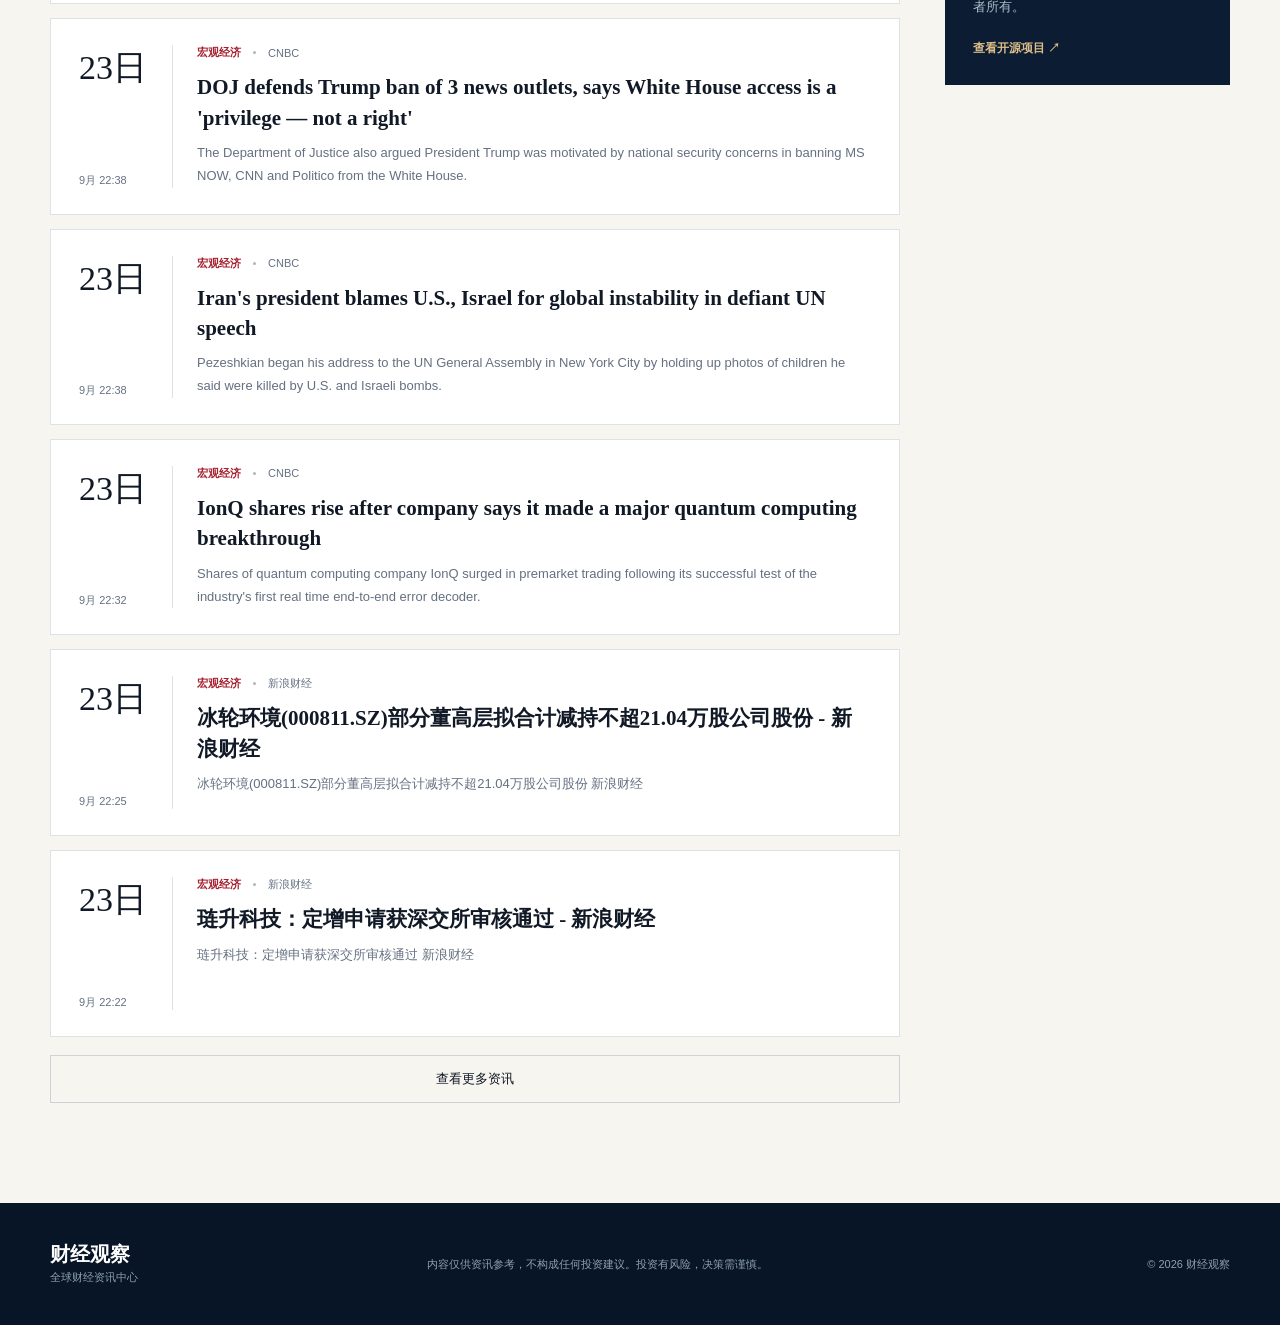
==== commit 73d95e3e: "feat: build automated finance news site" ====
--- a/index.html
+++ b/index.html
@@ -3,320 +3,95 @@
 <head>
   <meta charset="utf-8">
   <meta name="viewport" content="width=device-width, initial-scale=1">
-  <title>环球峰实业｜专业外贸制造与出口服务</title>
-  <meta name="description" content="环球峰实业提供OEM/ODM定制生产、稳定品质、竞争力价格及全球出口服务。">
-  <link rel="preconnect" href="https://images.unsplash.com">
+  <meta name="description" content="财经观察，聚合 A 股、港股、美股、黄金、原油、基金与宏观经济资讯。">
+  <meta name="theme-color" content="#0b1c33">
+  <title>财经观察｜全球财经资讯中心</title>
   <link rel="stylesheet" href="style.css">
 </head>
 <body>
-  <div class="topbar">
-    <div class="container topbar-inner">
-      <span>OEM / ODM 定制生产 · 全球出口服务</span>
-      <div>
-        <a href="mailto:sales@example.com">sales@example.com</a>
-        <span class="divider">|</span>
-        <a href="#contact">获取报价</a>
-      </div>
+  <a class="skip-link" href="#latest-news">跳到新闻列表</a>
+  <div class="market-strip" aria-label="站点说明">
+    <div class="container market-strip__inner">
+      <span><i class="live-dot"></i> 全球市场资讯持续更新</span>
+      <span id="currentDate"></span>
     </div>
   </div>
-
-  <header class="header">
-    <div class="container nav-wrap">
-      <a class="brand" href="#">
-        <span class="brand-mark">GP</span>
-        <span class="brand-text">
-          <strong>环球峰实业</strong>
-          <small>GLOBALPEAK INDUSTRIES</small>
-        </span>
+  <header class="site-header">
+    <div class="container masthead">
+      <a class="brand" href="./" aria-label="财经观察首页">
+        <span class="brand__mark">财</span>
+        <span class="brand__copy"><strong>财经观察</strong><small>全球财经资讯中心</small></span>
       </a>
-
-      <button class="menu-btn" aria-label="Open menu">☰</button>
-
-      <nav class="nav">
-        <a href="#products">产品中心</a>
-        <a href="#about">关于我们</a>
-        <a href="#factory">工厂实力</a>
-        <a href="#quality">质量控制</a>
-        <a href="#markets">出口市场</a>
-        <a class="nav-cta" href="#contact">联系我们</a>
-      </nav>
+      <div class="masthead__meta"><strong>FINANCIAL OBSERVER</strong><span>洞察市场 · 连接全球</span></div>
     </div>
+    <nav class="category-nav" aria-label="新闻分类">
+      <div class="container category-nav__inner">
+        <button class="category-button is-active" type="button" data-category="全部">要闻</button>
+        <button class="category-button" type="button" data-category="A股">A股</button>
+        <button class="category-button" type="button" data-category="港股">港股</button>
+        <button class="category-button" type="button" data-category="美股">美股</button>
+        <button class="category-button" type="button" data-category="黄金">黄金</button>
+        <button class="category-button" type="button" data-category="原油">原油</button>
+        <button class="category-button" type="button" data-category="基金">基金</button>
+        <button class="category-button" type="button" data-category="宏观经济">宏观经济</button>
+      </div>
+    </nav>
   </header>
-
   <main>
-    <section class="hero">
-      <div class="hero-overlay"></div>
-      <div class="container hero-content">
-        <div class="hero-copy">
-          <span class="eyebrow">值得信赖的全球供应合作伙伴</span>
-          <h1>稳定品质，可靠交付。<br><span>为全球市场而制造。</span></h1>
-          <p>
-            我们为全球进口商、经销商及品牌客户提供专业的 OEM/ODM 制造服务，具备稳定品质、灵活定制、具有竞争力的价格和可靠交付能力。
-          </p>
-          <div class="hero-actions">
-            <a class="btn primary" href="#products">查看产品</a>
-            <a class="btn secondary" href="#contact">获取报价</a>
-          </div>
-          <div class="hero-trust">
-            <div><strong>15+</strong><span>年行业经验</span></div>
-            <div><strong>30+</strong><span>出口市场</span></div>
-            <div><strong>1000+</strong><span>全球客户</span></div>
+    <section class="hero" aria-labelledby="hero-title">
+      <div class="container hero__grid">
+        <div class="hero__intro">
+          <span class="section-kicker">MARKET INTELLIGENCE</span>
+          <h1 id="hero-title">读懂市场脉搏<br><em>看见全球趋势</em></h1>
+          <p>聚合国内外公开财经资讯，用清晰的分类与简洁的阅读体验，帮助你快速掌握资本市场重要动态。</p>
+          <div class="hero__facts">
+            <div><strong>4</strong><span>权威资讯源</span></div>
+            <div><strong>4×</strong><span>每日定时更新</span></div>
+            <div><strong>7</strong><span>核心财经板块</span></div>
           </div>
         </div>
-
-        <div class="hero-card">
-          <span class="mini-label">快速询盘</span>
-          <h3>正在寻找可靠供应商？</h3>
-          <p>请告诉我们您的产品需求，我们的外贸团队会尽快与您联系。</p>
-          <form id="quickForm">
-            <input id="qName" type="text" placeholder="您的姓名">
-            <input id="q邮箱" type="email" placeholder="您的邮箱">
-            <textarea id="qMessage" rows="4" placeholder="产品 / 数量 / 规格要求"></textarea>
-            <button class="btn primary wide" type="submit">提交询盘</button>
-          </form>
-          <small>* 当前为静态网站演示：提交后会调用本机邮件程序。</small>
+        <article class="lead-card" id="leadCard" aria-live="polite">
+          <div class="skeleton skeleton--lead"></div><p>正在读取最新财经要闻…</p>
+        </article>
+      </div>
+    </section>
+    <section class="source-bar" aria-label="资讯来源">
+      <div class="container source-bar__inner"><span>资讯聚合</span><strong>新浪财经</strong><strong>东方财富</strong><strong>Reuters</strong><strong>CNBC</strong></div>
+    </section>
+    <section class="news-section" id="latest-news">
+      <div class="container">
+        <div class="section-heading">
+          <div><span class="section-kicker section-kicker--dark">LATEST NEWS</span><h2 id="listTitle">最新财经资讯</h2></div>
+          <div class="news-tools">
+            <label class="search-box"><span class="sr-only">搜索新闻</span><input id="searchInput" type="search" placeholder="搜索标题或摘要" autocomplete="off"><span aria-hidden="true">⌕</span></label>
+            <p>数据更新：<time id="updatedAt">读取中</time></p>
+          </div>
+        </div>
+        <div class="content-grid">
+          <div>
+            <div class="news-list" id="newsList" aria-live="polite" aria-busy="true">
+              <article class="news-card news-card--loading"><div class="skeleton"></div><div><div class="skeleton skeleton--title"></div><div class="skeleton skeleton--text"></div><div class="skeleton skeleton--text short"></div></div></article>
+              <article class="news-card news-card--loading"><div class="skeleton"></div><div><div class="skeleton skeleton--title"></div><div class="skeleton skeleton--text"></div><div class="skeleton skeleton--text short"></div></div></article>
+              <article class="news-card news-card--loading"><div class="skeleton"></div><div><div class="skeleton skeleton--title"></div><div class="skeleton skeleton--text"></div><div class="skeleton skeleton--text short"></div></div></article>
+            </div>
+            <button class="load-more" id="loadMore" type="button" hidden>查看更多资讯</button>
+          </div>
+          <aside class="sidebar" aria-label="栏目导读">
+            <section class="sidebar-card"><span class="sidebar-card__number">01</span><h3>市场分类</h3><div class="category-list" id="categoryStats"></div></section>
+            <section class="sidebar-card sidebar-card--dark"><span class="section-kicker">ABOUT</span><h3>关于财经观察</h3><p>本站由 GitHub Actions 定时采集公开 RSS 内容，所有文章版权归原媒体及作者所有。</p><a href="https://github.com/liuyanglei/gadget" target="_blank" rel="noopener noreferrer">查看开源项目 <span>↗</span></a></section>
+          </aside>
         </div>
       </div>
     </section>
-
-    <section class="trust-strip">
-      <div class="container trust-grid">
-        <div><span class="trust-icon">✓</span><strong>OEM / ODM</strong><small>灵活定制</small></div>
-        <div><span class="trust-icon">✓</span><strong>质量控制</strong><small>严格检验</small></div>
-        <div><span class="trust-icon">✓</span><strong>快速响应</strong><small>专业外贸团队</small></div>
-        <div><span class="trust-icon">✓</span><strong>全球发货</strong><small>覆盖全球</small></div>
-      </div>
-    </section>
-
-    <section id="products" class="section">
-      <div class="container">
-        <div class="section-head">
-          <div>
-            <span class="eyebrow dark-text">产品分类</span>
-            <h2>面向全球客户的产品解决方案</h2>
-          </div>
-          <p>这里可以替换成您的真实产品分类，每个分类都可以继续链接到独立产品详情页面。</p>
-        </div>
-
-        <div class="product-grid">
-          <article class="product-card">
-            <img src="https://images.unsplash.com/photo-1581092160607-ee22621dd758?auto=format&fit=crop&w=1200&q=80" alt="Industrial products">
-            <div class="product-info">
-              <span>01</span><h3>工业零部件</h3>
-              <p>适用于工业及商业应用的稳定可靠零部件。</p>
-              <a href="#contact">提交询盘 →</a>
-            </div>
-          </article>
-
-          <article class="product-card">
-            <img src="https://images.unsplash.com/photo-1586023492125-27b2c045efd7?auto=format&fit=crop&w=1200&q=80" alt="Home and lifestyle">
-            <div class="product-info">
-              <span>02</span><h3>家居与生活用品</h3>
-              <p>为零售、批发及渠道客户提供灵活 OEM/ODM 方案。</p>
-              <a href="#contact">提交询盘 →</a>
-            </div>
-          </article>
-
-          <article class="product-card">
-            <img src="https://images.unsplash.com/photo-1587293852726-70cdb56c2866?auto=format&fit=crop&w=1200&q=80" alt="Packaging products">
-            <div class="product-info">
-              <span>03</span><h3>包装解决方案</h3>
-              <p>支持材质、尺寸、颜色、包装及品牌定制。</p>
-              <a href="#contact">提交询盘 →</a>
-            </div>
-          </article>
-
-          <article class="product-card">
-            <img src="https://images.unsplash.com/photo-1581092918056-0c4c3acd3789?auto=format&fit=crop&w=1200&q=80" alt="Customized products">
-            <div class="product-info">
-              <span>04</span><h3>定制项目</h3>
-              <p>从打样开发到批量生产及出口交付，提供一站式服务。</p>
-              <a href="#contact">提交询盘 →</a>
-            </div>
-          </article>
-        </div>
-      </div>
-    </section>
-
-    <section id="about" class="section section-gray">
-      <div class="container about-grid">
-        <div class="about-image">
-          <img src="https://images.unsplash.com/photo-1565514020179-026b92b84bb6?auto=format&fit=crop&w=1400&q=80" alt="Factory manufacturing">
-          <div class="experience-badge"><strong>15+</strong><span>年制造经验</span></div>
-        </div>
-        <div class="about-copy">
-          <span class="eyebrow dark-text">关于环球峰实业</span>
-          <h2>值得长期合作的制造伙伴</h2>
-          <p>
-            环球峰实业是一家面向海外市场的专业制造商与出口服务商，长期服务于批发商、经销商、零售商及品牌客户。
-          </p>
-          <p>
-            我们重视稳定生产、透明沟通、持续一致的品质以及长期合作。从产品开发、打样，到生产、检验和出货，我们的团队都会全程跟进。
-          </p>
-          <div class="check-list">
-            <div>✓ OEM / ODM 定制服务</div>
-            <div>✓ 样品开发</div>
-            <div>✓ 支持大小订单</div>
-            <div>✓ 出口文件</div>
-            <div>✓ 出货前检验</div>
-            <div>✓ 长期稳定供货</div>
-          </div>
-          <a class="text-link" href="#contact">联系我们的外贸团队 →</a>
-        </div>
-      </div>
-    </section>
-
-    <section id="factory" class="section factory-section">
-      <div class="container">
-        <div class="section-head light-head">
-          <div><span class="eyebrow">工厂实力</span><h2>稳定产能 · 持续交付</h2></div>
-          <p>这里可以展示您的真实生产线、仓库、质检设备、包装区及生产环境。</p>
-        </div>
-
-        <div class="factory-grid">
-          <div class="factory-photo large-photo">
-            <img src="https://images.unsplash.com/photo-1504917595217-d4dc5ebe6122?auto=format&fit=crop&w=1400&q=80" alt="生产 line">
-            <span>生产线</span>
-          </div>
-          <div class="factory-photo">
-            <img src="https://images.unsplash.com/photo-1565793298595-6a879b1d9492?auto=format&fit=crop&w=1000&q=80" alt="仓库">
-            <span>仓库</span>
-          </div>
-          <div class="factory-photo">
-            <img src="https://images.unsplash.com/photo-1581093588401-fbb62a02f120?auto=format&fit=crop&w=1000&q=80" alt="Quality inspection">
-            <span>质量检验</span>
-          </div>
-        </div>
-      </div>
-    </section>
-
-    <section id="quality" class="section">
-      <div class="container">
-        <div class="section-head">
-          <div><span class="eyebrow dark-text">质量保障</span><h2>严格把控每一次出货</h2></div>
-          <p>海外客户非常重视品质一致性、检验标准及相关文件，这里建议放置您真实拥有的认证证书和检测报告。</p>
-        </div>
-
-        <div class="quality-grid">
-          <article>
-            <span class="num">01</span>
-            <h3>原材料管控</h3>
-            <p>生产前进行供应商筛选与来料检验。</p>
-          </article>
-          <article>
-            <span class="num">02</span>
-            <h3>生产过程检验</h3>
-            <p>生产过程中设置质量检查点，降低不良率和返工率。</p>
-          </article>
-          <article>
-            <span class="num">03</span>
-            <h3>成品终检</h3>
-            <p>出货前检查外观、功能、包装及数量。</p>
-          </article>
-          <article>
-            <span class="num">04</span>
-            <h3>出口文件</h3>
-            <p>根据客户需求准备商业发票、装箱单及相关出口文件。</p>
-          </article>
-        </div>
-
-        <div class="certs">
-          <span>ISO 9001</span>
-          <span>CE</span>
-          <span>RoHS</span>
-          <span>REACH</span>
-          <small>演示认证文字，请替换为贵公司真实拥有的认证。</small>
-        </div>
-      </div>
-    </section>
-
-    <section id="markets" class="section markets">
-      <div class="container markets-grid">
-        <div>
-          <span class="eyebrow">全球出口市场</span>
-          <h2>服务全球客户</h2>
-          <p>我们的产品长期供应给全球多个主要市场的进口商、经销商、零售商及品牌客户。</p>
-          <div class="market-tags">
-            <span>北美</span><span>欧洲</span><span>中东</span>
-            <span>东南亚</span><span>澳大利亚</span><span>南美</span>
-          </div>
-        </div>
-        <div class="map-box">
-          <div class="map-title">出口网络</div>
-          <div class="world">
-            <i class="dot d1"></i><i class="dot d2"></i><i class="dot d3"></i>
-            <i class="dot d4"></i><i class="dot d5"></i><i class="dot d6"></i>
-            <div class="world-text">全球<br>供应<br>网络</div>
-          </div>
-        </div>
-      </div>
-    </section>
-
-    <section class="process section">
-      <div class="container">
-        <div class="section-head">
-          <div><span class="eyebrow dark-text">合作流程</span><h2>简单清晰的合作流程</h2></div>
-        </div>
-        <div class="process-grid">
-          <div><span>01</span><strong>询盘</strong><small>发送需求</small></div>
-          <div><span>02</span><strong>报价</strong><small>价格与交期</small></div>
-          <div><span>03</span><strong>样品</strong><small>确认细节</small></div>
-          <div><span>04</span><strong>生产</strong><small>批量生产</small></div>
-          <div><span>05</span><strong>检验</strong><small>品质管控</small></div>
-          <div><span>06</span><strong>出货</strong><small>全球交付</small></div>
-        </div>
-      </div>
-    </section>
-
-    <section id="contact" class="contact-section">
-      <div class="container contact-grid">
-        <div class="contact-copy">
-          <span class="eyebrow">期待与您合作</span>
-          <h2>告诉我们您的采购需求</h2>
-          <p>请告诉我们产品名称、规格、采购数量、目标市场以及定制要求，我们会尽快为您提供报价。</p>
-
-          <div class="contact-items">
-            <div><small>业务邮箱</small><a href="mailto:sales@example.com">sales@example.com</a></div>
-            <div><small>WHATSAPP</small><a href="https://wa.me/8613800000000" target="_blank">+86 138 0000 0000</a></div>
-            <div><small>工作时间</small><span>周一至周六 · 09:00–18:00（GMT+8）</span></div>
-          </div>
-        </div>
-
-        <form class="contact-form" id="contactForm">
-          <div class="form-row">
-            <input id="name" type="text" placeholder="您的姓名">
-            <input id="email" type="email" placeholder="商务邮箱">
-          </div>
-          <div class="form-row">
-            <input id="company" type="text" placeholder="公司名称">
-            <input id="country" type="text" placeholder="国家 / 地区">
-          </div>
-          <input id="product" type="text" placeholder="感兴趣的产品">
-          <textarea id="message" rows="6" placeholder="采购数量、规格、定制及其他要求"></textarea>
-          <button type="submit" class="btn primary wide">提交询盘</button>
-          <small>此演示版本使用 mailto，可直接运行在 GitHub Pages，无需后端。</small>
-        </form>
-      </div>
-    </section>
   </main>
-
-  <a class="floating-whatsapp" href="https://wa.me/8613800000000" target="_blank" aria-label="WhatsApp">
-    WA
-  </a>
-
-  <footer>
-    <div class="container footer-grid">
-      <div>
-        <div class="footer-brand">GLOBALPEAK INDUSTRIES</div>
-        <p>专业 OEM / ODM 制造与全球出口服务。</p>
-      </div>
-      <div><strong>产品中心</strong><a href="#products">产品分类</a><a href="#factory">工厂实力</a></div>
-      <div><strong>公司信息</strong><a href="#about">关于我们</a><a href="#quality">质量控制</a></div>
-      <div><strong>联系我们</strong><a href="mailto:sales@example.com">邮箱</a><a href="#contact">获取报价</a></div>
+  <footer class="site-footer">
+    <div class="container footer__inner">
+      <div><strong>财经观察</strong><span>全球财经资讯中心</span></div>
+      <p>内容仅供资讯参考，不构成任何投资建议。投资有风险，决策需谨慎。</p>
+      <span>© <span id="currentYear"></span> 财经观察</span>
     </div>
-    <div class="container copyright">© 2026 环球峰实业 版权所有。</div>
   </footer>
-
-  <script src="script.js"></script>
+  <noscript><div class="noscript">请启用 JavaScript 以加载最新财经资讯。</div></noscript>
+  <script src="script.js" defer></script>
 </body>
 </html>
--- a/style.css
+++ b/style.css
@@ -1,130 +1,13 @@
-:root{
-  --navy:#0b1f33;
-  --blue:#0e67c7;
-  --blue2:#1784e8;
-  --orange:#ff8a00;
-  --text:#182332;
-  --muted:#6f7d8e;
-  --light:#f5f8fb;
-  --line:#dfe7ee;
-}
-*{box-sizing:border-box}
-html{scroll-behavior:smooth}
-body{margin:0;font-family:Arial,"Helvetica Neue","Microsoft YaHei",sans-serif;color:var(--text);background:#fff}
-a{text-decoration:none;color:inherit}
-img{display:block;width:100%;height:100%;object-fit:cover}
-.container{width:min(1180px,calc(100% - 40px));margin:auto}
-
-.topbar{background:#071726;color:#b9c5d0;font-size:12px}
-.topbar-inner{height:38px;display:flex;justify-content:space-between;align-items:center}
-.topbar a{color:#fff}.divider{margin:0 10px;color:#506174}
-
-.header{background:#fff;position:sticky;top:0;z-index:30;box-shadow:0 2px 12px rgba(8,26,44,.08)}
-.nav-wrap{height:78px;display:flex;align-items:center;justify-content:space-between}
-.brand{display:flex;align-items:center;gap:11px}
-.brand-mark{width:42px;height:42px;background:linear-gradient(135deg,var(--blue),var(--blue2));color:white;display:grid;place-items:center;font-weight:900;border-radius:8px}
-.brand-text{display:flex;flex-direction:column;line-height:1}
-.brand-text strong{font-size:18px;letter-spacing:.03em}.brand-text small{font-size:9px;letter-spacing:.28em;color:#7b8795;margin-top:5px}
-.nav{display:flex;align-items:center;gap:28px;font-size:13px;font-weight:700}
-.nav a{position:relative}.nav a:not(.nav-cta):after{content:"";position:absolute;left:0;right:100%;bottom:-8px;height:2px;background:var(--blue);transition:.2s}.nav a:hover:after{right:0}
-.nav-cta{padding:11px 16px;background:var(--blue);color:#fff;border-radius:6px}
-.menu-btn{display:none;border:0;background:none;font-size:25px}
-
-.hero{min-height:680px;position:relative;background:url("https://images.unsplash.com/photo-1565793298595-6a879b1d9492?auto=format&fit=crop&w=2000&q=85") center/cover no-repeat;color:#fff}
-.hero-overlay{position:absolute;inset:0;background:linear-gradient(90deg,rgba(5,20,35,.94) 0%,rgba(6,27,48,.82) 48%,rgba(7,26,44,.45) 100%)}
-.hero-content{position:relative;z-index:2;display:grid;grid-template-columns:1.15fr .65fr;gap:70px;align-items:center;min-height:680px;padding:70px 0}
-.eyebrow{font-size:11px;letter-spacing:.18em;font-weight:800;color:#8fc6ff}
-.hero-copy h1{font-size:60px;line-height:1.05;letter-spacing:-.04em;margin:18px 0 22px}.hero-copy h1 span{color:#7fc1ff}
-.hero-copy>p{font-size:16px;line-height:1.9;color:#ced9e3;max-width:700px}
-.hero-actions{display:flex;gap:12px;margin-top:30px}
-.btn{display:inline-flex;align-items:center;justify-content:center;border-radius:6px;padding:14px 22px;font-size:13px;font-weight:800;border:1px solid transparent;cursor:pointer}
-.primary{background:var(--blue);color:#fff}.primary:hover{background:#0b58ac}.secondary{border-color:#7990a5;color:#fff;background:rgba(255,255,255,.04)}
-.wide{width:100%}
-.hero-trust{display:flex;gap:42px;margin-top:45px;padding-top:26px;border-top:1px solid rgba(255,255,255,.17)}
-.hero-trust div{display:flex;flex-direction:column}.hero-trust strong{font-size:27px}.hero-trust span{font-size:11px;color:#aebdcc;margin-top:5px}
-
-.hero-card{background:#fff;color:var(--text);border-radius:10px;padding:30px;box-shadow:0 30px 70px rgba(0,0,0,.25)}
-.mini-label{font-size:10px;letter-spacing:.16em;color:var(--blue);font-weight:800}
-.hero-card h3{font-size:24px;margin:10px 0}.hero-card p{font-size:13px;line-height:1.7;color:var(--muted)}
-input,textarea{width:100%;border:1px solid #dbe3ea;border-radius:5px;padding:13px 14px;font:inherit;font-size:13px;outline:none;background:#fff}
-input:focus,textarea:focus{border-color:var(--blue);box-shadow:0 0 0 3px rgba(14,103,199,.08)}
-.hero-card form{display:grid;gap:10px;margin-top:18px}.hero-card small,.contact-form small{display:block;color:#8a97a5;margin-top:10px;font-size:10px;line-height:1.5}
-
-.trust-strip{background:#fff;border-bottom:1px solid var(--line)}
-.trust-grid{display:grid;grid-template-columns:repeat(4,1fr);padding:24px 0}
-.trust-grid>div{display:grid;grid-template-columns:38px 1fr;grid-template-rows:auto auto;align-items:center;border-right:1px solid var(--line);padding:0 26px}
-.trust-grid>div:first-child{padding-left:0}.trust-grid>div:last-child{border-right:0}
-.trust-icon{grid-row:1/3;width:28px;height:28px;border-radius:50%;background:#eaf4ff;color:var(--blue);display:grid;place-items:center;font-weight:800}
-.trust-grid strong{font-size:13px}.trust-grid small{font-size:10px;color:var(--muted);margin-top:3px}
-
-.section{padding:100px 0}.section-gray{background:var(--light)}
-.section-head{display:flex;justify-content:space-between;align-items:end;gap:50px;margin-bottom:38px}
-.section-head h2,.about-copy h2,.markets h2,.contact-copy h2{font-size:40px;letter-spacing:-.035em;margin:10px 0 0}
-.section-head>p{max-width:470px;color:var(--muted);font-size:13px;line-height:1.8}
-.dark-text{color:var(--blue)}
-
-.product-grid{display:grid;grid-template-columns:repeat(2,1fr);gap:22px}
-.product-card{border:1px solid var(--line);background:#fff;display:grid;grid-template-columns:1.05fr .95fr;min-height:285px;overflow:hidden;transition:.25s}
-.product-card:hover{transform:translateY(-5px);box-shadow:0 20px 45px rgba(15,40,65,.1)}
-.product-info{padding:28px}.product-info>span{font-size:11px;color:var(--blue);font-weight:800}.product-info h3{font-size:21px;margin:18px 0 10px}.product-info p{font-size:13px;line-height:1.7;color:var(--muted)}.product-info a{display:inline-block;margin-top:22px;font-size:12px;font-weight:800;color:var(--blue)}
-
-.about-grid{display:grid;grid-template-columns:1fr 1fr;gap:70px;align-items:center}
-.about-image{height:520px;position:relative}.experience-badge{position:absolute;right:-22px;bottom:30px;background:var(--blue);color:white;padding:24px 30px;display:flex;flex-direction:column}.experience-badge strong{font-size:36px}.experience-badge span{font-size:10px;letter-spacing:.08em}
-.about-copy>p{font-size:14px;line-height:1.9;color:var(--muted)}
-.check-list{display:grid;grid-template-columns:1fr 1fr;gap:13px 22px;margin:28px 0;color:#2f3d4d;font-size:13px}.check-list div::first-letter{color:var(--blue)}
-.text-link{font-size:13px;color:var(--blue);font-weight:800}
-
-.factory-section{background:#0c2237;color:white}.light-head p{color:#b7c4d0}
-.factory-grid{display:grid;grid-template-columns:1.35fr .65fr;grid-template-rows:240px 240px;gap:16px}
-.factory-photo{position:relative;overflow:hidden}.factory-photo.large-photo{grid-row:1/3}.factory-photo:after{content:"";position:absolute;inset:0;background:linear-gradient(transparent 55%,rgba(0,0,0,.55))}
-.factory-photo span{position:absolute;z-index:2;left:20px;bottom:18px;font-size:13px;font-weight:800}.factory-photo img{transition:.4s}.factory-photo:hover img{transform:scale(1.04)}
-
-.quality-grid{display:grid;grid-template-columns:repeat(4,1fr);gap:16px}
-.quality-grid article{border-top:3px solid var(--blue);padding:26px 20px;background:#f8fafc;min-height:220px}
-.quality-grid .num{font-size:11px;color:var(--blue);font-weight:800}.quality-grid h3{font-size:18px;margin:35px 0 12px}.quality-grid p{font-size:12px;color:var(--muted);line-height:1.8}
-.certs{display:flex;align-items:center;gap:14px;margin-top:25px;flex-wrap:wrap}.certs span{border:1px solid var(--line);padding:14px 20px;font-weight:800;font-size:13px;background:white}.certs small{color:#8a96a5}
-
-.markets{background:#0f3151;color:#fff}.markets-grid{display:grid;grid-template-columns:.85fr 1.15fr;gap:70px;align-items:center}.markets p{color:#c2d2df;line-height:1.9;font-size:14px}
-.market-tags{display:flex;flex-wrap:wrap;gap:10px;margin-top:28px}.market-tags span{border:1px solid #476781;border-radius:99px;padding:9px 13px;font-size:11px;color:#dce8f1}
-.map-box{background:#0a2742;border:1px solid #34536e;padding:24px}.map-title{font-size:10px;letter-spacing:.18em;color:#89b8df}
-.world{height:350px;margin-top:20px;position:relative;background:
-radial-gradient(ellipse at 22% 40%,#1c5b88 0 8%,transparent 9%),
-radial-gradient(ellipse at 38% 55%,#1c5b88 0 7%,transparent 8%),
-radial-gradient(ellipse at 57% 35%,#1c5b88 0 10%,transparent 11%),
-radial-gradient(ellipse at 72% 52%,#1c5b88 0 10%,transparent 11%),
-radial-gradient(ellipse at 83% 69%,#1c5b88 0 6%,transparent 7%);
-border:1px dashed #31506a}
-.world-text{position:absolute;inset:0;display:grid;place-items:center;text-align:center;font-size:31px;font-weight:900;line-height:.88;color:rgba(255,255,255,.08)}
-.dot{position:absolute;width:9px;height:9px;border-radius:50%;background:#ff9c27;box-shadow:0 0 0 7px rgba(255,156,39,.14)}.d1{left:19%;top:36%}.d2{left:36%;top:52%}.d3{left:54%;top:31%}.d4{left:69%;top:49%}.d5{left:82%;top:65%}.d6{left:60%;top:64%}
-
-.process{background:#fff}.process-grid{display:grid;grid-template-columns:repeat(6,1fr);border:1px solid var(--line)}
-.process-grid div{padding:25px 18px;border-right:1px solid var(--line);display:flex;flex-direction:column;min-height:150px}.process-grid div:last-child{border-right:0}.process-grid span{font-size:11px;color:var(--blue);font-weight:800}.process-grid strong{font-size:16px;margin-top:40px}.process-grid small{font-size:10px;color:var(--muted);margin-top:5px}
-
-.contact-section{padding:100px 0;background:#081b2c;color:white}.contact-grid{display:grid;grid-template-columns:.8fr 1.2fr;gap:80px}
-.contact-copy p{color:#b9c8d4;line-height:1.9;font-size:14px}.contact-items{margin-top:42px;display:grid;gap:24px}.contact-items div{display:flex;flex-direction:column}.contact-items small{font-size:9px;letter-spacing:.16em;color:#7792aa;margin-bottom:7px}.contact-items a,.contact-items span{font-size:15px}
-.contact-form{background:white;padding:30px;color:var(--text);border-radius:6px;display:grid;gap:12px}.form-row{display:grid;grid-template-columns:1fr 1fr;gap:12px}
-
-.floating-whatsapp{position:fixed;right:22px;bottom:22px;width:52px;height:52px;border-radius:50%;display:grid;place-items:center;background:#25d366;color:#fff;font-weight:900;z-index:20;box-shadow:0 12px 25px rgba(0,0,0,.2)}
-
-footer{background:#06131f;color:#8796a4;padding-top:60px}.footer-grid{display:grid;grid-template-columns:2fr 1fr 1fr 1fr;gap:40px;padding-bottom:45px}.footer-brand{color:white;font-weight:900;letter-spacing:.05em}.footer-grid p{font-size:12px;line-height:1.8;max-width:300px}.footer-grid div{display:flex;flex-direction:column;gap:10px}.footer-grid strong{color:#fff;font-size:12px;margin-bottom:8px}.footer-grid a{font-size:11px}.copyright{border-top:1px solid #1a2a38;padding:18px 0;font-size:10px}
-
-@media(max-width:900px){
-  .nav{display:none;position:absolute;left:0;right:0;top:78px;background:#fff;padding:20px;flex-direction:column;align-items:flex-start;box-shadow:0 10px 25px rgba(0,0,0,.1)}
-  .nav.open{display:flex}.menu-btn{display:block}
-  .hero-content{grid-template-columns:1fr}.hero-card{max-width:560px}.hero-copy h1{font-size:50px}
-  .trust-grid{grid-template-columns:1fr 1fr;gap:20px}.trust-grid>div{border-right:0}
-  .product-grid{grid-template-columns:1fr}.about-grid,.markets-grid,.contact-grid{grid-template-columns:1fr}
-  .quality-grid{grid-template-columns:1fr 1fr}.process-grid{grid-template-columns:repeat(3,1fr)}
-  .process-grid div{border-bottom:1px solid var(--line)}
-  .factory-grid{grid-template-columns:1fr;grid-template-rows:300px 220px 220px}.factory-photo.large-photo{grid-row:auto}
-  .footer-grid{grid-template-columns:1fr 1fr}
-}
-@media(max-width:600px){
-  .topbar-inner>span{display:none}.topbar-inner{justify-content:flex-end}
-  .hero-content{padding:55px 0}.hero-copy h1{font-size:42px}.hero-trust{gap:20px;flex-wrap:wrap}
-  .section{padding:70px 0}.section-head{align-items:flex-start;flex-direction:column;gap:15px}.section-head h2,.about-copy h2,.markets h2,.contact-copy h2{font-size:32px}
-  .product-card{grid-template-columns:1fr}.product-card img{height:240px}
-  .about-image{height:380px}.experience-badge{right:10px}
-  .quality-grid{grid-template-columns:1fr}.process-grid{grid-template-columns:1fr 1fr}
-  .form-row{grid-template-columns:1fr}.footer-grid{grid-template-columns:1fr}
-}
+:root{--ink:#101925;--navy:#0b1c33;--red:#a51f2d;--red2:#ca2c3e;--gold:#ba965c;--paper:#f7f5f0;--muted:#657081;--line:#dfe2e5;--shadow:0 18px 50px rgba(9,25,44,.1)}
+*{box-sizing:border-box}html{scroll-behavior:smooth}body{margin:0;color:var(--ink);background:var(--paper);font-family:"Noto Sans SC","Microsoft YaHei",Arial,sans-serif}a{color:inherit;text-decoration:none}button,input{font:inherit}button{color:inherit}.container{width:min(1180px,calc(100% - 40px));margin:auto}.sr-only{position:absolute;width:1px;height:1px;padding:0;margin:-1px;overflow:hidden;clip:rect(0,0,0,0);white-space:nowrap;border:0}.skip-link{position:fixed;z-index:100;left:12px;top:-50px;padding:10px 14px;color:#fff;background:var(--red)}.skip-link:focus{top:12px}
+.market-strip{color:#c7d0db;background:#061426;font-size:12px}.market-strip__inner{min-height:34px;display:flex;align-items:center;justify-content:space-between;gap:20px}.live-dot{width:7px;height:7px;display:inline-block;margin-right:8px;border-radius:50%;background:#35c976;box-shadow:0 0 0 5px rgba(53,201,118,.1)}
+.site-header{position:sticky;z-index:20;top:0;background:rgba(255,255,255,.97);box-shadow:0 4px 20px rgba(9,25,44,.07);backdrop-filter:blur(12px)}.masthead{min-height:92px;display:flex;align-items:center;justify-content:space-between}.brand{display:flex;align-items:center;gap:14px}.brand__mark{width:48px;height:48px;display:grid;place-items:center;color:#fff;background:var(--red);font-family:SimSun,serif;font-size:27px;font-weight:700}.brand__copy{display:flex;flex-direction:column}.brand__copy strong{font-family:STSong,SimSun,serif;font-size:27px;letter-spacing:.12em;line-height:1.1}.brand__copy small{margin-top:5px;color:var(--muted);font-size:11px;letter-spacing:.18em}.masthead__meta{display:flex;flex-direction:column;align-items:flex-end;color:var(--muted);font-size:11px;letter-spacing:.12em}.masthead__meta strong{color:var(--navy);font-family:Georgia,serif;font-size:13px;letter-spacing:.14em}.category-nav{color:#fff;background:var(--navy)}.category-nav__inner{display:flex;overflow-x:auto;scrollbar-width:none}.category-nav__inner::-webkit-scrollbar{display:none}.category-button{flex:0 0 auto;min-width:83px;padding:15px 20px;border:0;border-bottom:3px solid transparent;color:#c6d0dc;background:transparent;font-size:14px;cursor:pointer;transition:.2s}.category-button:hover,.category-button:focus-visible,.category-button.is-active{color:#fff;background:rgba(255,255,255,.06);border-bottom-color:var(--red2);outline:0}
+.hero{position:relative;overflow:hidden;color:#fff;background:var(--navy)}.hero:before{content:"";position:absolute;inset:0;background:linear-gradient(110deg,transparent 0 52%,rgba(255,255,255,.035) 52% 53%,transparent 53% 66%,rgba(255,255,255,.025) 66% 67%,transparent 67%)}.hero__grid{position:relative;min-height:450px;padding:65px 0;display:grid;grid-template-columns:.9fr 1.1fr;align-items:center;gap:72px}.section-kicker{display:inline-block;color:#c6a773;font-size:10px;font-weight:800;letter-spacing:.24em}.section-kicker--dark{color:var(--red)}.hero h1{margin:17px 0 22px;font-family:STSong,SimSun,serif;font-size:clamp(43px,5vw,66px);line-height:1.12;letter-spacing:.02em}.hero h1 em{color:#dbbd87;font-style:normal}.hero__intro>p{max-width:520px;color:#bdc8d5;font-size:15px;line-height:1.9}.hero__facts{display:flex;gap:34px;margin-top:35px;padding-top:26px;border-top:1px solid rgba(255,255,255,.13)}.hero__facts div{display:flex;flex-direction:column}.hero__facts strong{font-family:Georgia,serif;font-size:25px}.hero__facts span{margin-top:5px;color:#91a1b4;font-size:11px}.lead-card{min-height:300px;padding:38px;display:flex;flex-direction:column;justify-content:flex-end;border-top:4px solid var(--red2);color:var(--ink);background:#fff;box-shadow:0 30px 80px rgba(0,0,0,.25)}.lead-card__topline{display:flex;justify-content:space-between;gap:20px;margin-bottom:auto;color:var(--muted);font-size:11px}.lead-card__category,.news-card__category{color:var(--red);font-weight:800}.lead-card h2{margin:34px 0 14px;font-family:STSong,SimSun,serif;font-size:clamp(24px,3vw,35px);line-height:1.35}.lead-card p{margin:0;color:var(--muted);font-size:14px;line-height:1.8}.lead-card__link{margin-top:20px;color:var(--red);font-size:13px;font-weight:700}
+.source-bar{border-bottom:1px solid var(--line);background:#fff}.source-bar__inner{min-height:62px;display:flex;align-items:center;gap:38px;overflow-x:auto;white-space:nowrap}.source-bar__inner span{color:var(--muted);font-size:11px;letter-spacing:.12em}.source-bar__inner strong{color:#344052;font-family:Georgia,"Microsoft YaHei",serif;font-size:14px}
+.news-section{padding:78px 0 100px}.section-heading{display:flex;align-items:flex-end;justify-content:space-between;gap:30px;margin-bottom:34px;padding-bottom:20px;border-bottom:2px solid var(--navy)}.section-heading h2{margin:8px 0 0;font-family:STSong,SimSun,serif;font-size:34px}.news-tools{display:flex;align-items:center;gap:18px}.news-tools p{margin:0;color:var(--muted);font-size:11px}.search-box{min-width:230px;height:39px;display:flex;align-items:center;border:1px solid #cfd4da;background:#fff}.search-box input{width:100%;padding-left:13px;border:0;outline:0;color:var(--ink);background:transparent;font-size:12px}.search-box>span:not(.sr-only){padding:0 13px;color:var(--muted);font-size:20px}.content-grid{display:grid;grid-template-columns:minmax(0,1fr) 285px;gap:45px}.news-list{display:grid;gap:14px}.news-card{min-height:187px;padding:26px 28px;display:grid;grid-template-columns:94px 1fr;gap:24px;border:1px solid var(--line);background:#fff;transition:.2s}.news-card:hover{transform:translateY(-3px);border-color:#cbd0d5;box-shadow:var(--shadow)}.news-card__date{padding-right:22px;display:flex;flex-direction:column;justify-content:space-between;border-right:1px solid var(--line)}.news-card__date strong{font-family:Georgia,serif;font-size:34px;font-weight:400}.news-card__date span{color:var(--muted);font-size:11px}.news-card__body{min-width:0}.news-card__meta{display:flex;align-items:center;gap:12px;color:var(--muted);font-size:11px}.news-card__meta i{width:3px;height:3px;border-radius:50%;background:#aeb4bc}.news-card h3{margin:12px 0 9px;font-family:STSong,SimSun,serif;font-size:21px;line-height:1.45}.news-card h3 a:hover{color:var(--red)}.news-card p{display:-webkit-box;overflow:hidden;margin:0;color:var(--muted);font-size:13px;line-height:1.75;-webkit-box-orient:vertical;-webkit-line-clamp:2}.empty-state{padding:60px 30px;border:1px solid var(--line);text-align:center;background:#fff}.empty-state strong{display:block;margin-bottom:8px;font-size:18px}.empty-state p{color:var(--muted)}.load-more{width:100%;margin-top:18px;padding:14px;border:1px solid #cdd2d7;background:transparent;font-size:13px;cursor:pointer}.load-more:hover{color:#fff;border-color:var(--navy);background:var(--navy)}
+.sidebar{display:grid;align-content:start;gap:18px}.sidebar-card{position:relative;overflow:hidden;padding:28px;border:1px solid var(--line);background:#fff}.sidebar-card__number{position:absolute;top:8px;right:16px;color:#eef0f2;font-family:Georgia,serif;font-size:58px;line-height:1}.sidebar-card h3{position:relative;margin:0 0 22px;padding-bottom:14px;border-bottom:2px solid var(--navy);font-family:STSong,SimSun,serif;font-size:20px}.category-list{display:grid}.category-stat{padding:11px 0;display:flex;justify-content:space-between;border-bottom:1px solid #edf0f2;font-size:13px}.category-stat button{padding:0;border:0;background:none;cursor:pointer}.category-stat button:hover{color:var(--red)}.category-stat span{color:var(--muted);font-family:Georgia,serif}.sidebar-card--dark{color:#fff;border:0;background:var(--navy)}.sidebar-card--dark h3{margin-top:13px;border-color:#42556c}.sidebar-card--dark p{color:#b0bdca;font-size:13px;line-height:1.8}.sidebar-card--dark a{display:inline-block;margin-top:8px;color:#dbbd87;font-size:12px;font-weight:700}
+.site-footer{padding:38px 0;color:#8fa0b3;background:#071526}.footer__inner{display:grid;grid-template-columns:1fr 2fr auto;align-items:center;gap:35px}.footer__inner>div{display:flex;flex-direction:column}.footer__inner strong{color:#fff;font-family:STSong,SimSun,serif;font-size:20px}.footer__inner span,.footer__inner p{font-size:11px;line-height:1.7}.noscript{padding:14px;text-align:center;color:#fff;background:var(--red)}
+.skeleton{min-height:110px;border-radius:2px;background:linear-gradient(90deg,#e9ecef 25%,#f4f5f6 37%,#e9ecef 63%);background-size:400% 100%;animation:shimmer 1.4s infinite}.skeleton--lead{min-height:95px;margin-bottom:auto}.skeleton--title{min-height:25px;margin:18px 0}.skeleton--text{min-height:11px;margin:8px 0}.skeleton--text.short{width:70%}.news-card--loading{align-items:center}@keyframes shimmer{0%{background-position:100% 0}100%{background-position:0 0}}
+@media(max-width:900px){.hero__grid{grid-template-columns:1fr;gap:40px}.hero__intro{padding-right:8%}.content-grid{grid-template-columns:1fr}.sidebar{grid-template-columns:1fr 1fr}.footer__inner{grid-template-columns:1fr 2fr}.footer__inner>span{grid-column:1/-1}}
+@media(max-width:650px){.container{width:min(100% - 28px,1180px)}.market-strip__inner{min-height:30px}.masthead{min-height:76px}.brand__mark{width:40px;height:40px;font-size:23px}.brand__copy strong{font-size:22px}.brand__copy small,.masthead__meta{display:none}.category-button{min-width:auto;padding:13px 16px;font-size:13px}.hero__grid{min-height:auto;padding:46px 0 54px}.hero__intro{padding-right:0}.hero h1{margin-top:12px;font-size:41px}.hero__facts{gap:24px}.hero__facts strong{font-size:21px}.lead-card{min-height:285px;padding:27px 24px}.source-bar__inner{gap:25px}.news-section{padding:55px 0 70px}.section-heading{align-items:flex-start;flex-direction:column}.section-heading h2{font-size:29px}.news-tools{width:100%;align-items:flex-start;flex-direction:column}.search-box{width:100%}.content-grid{gap:28px}.news-card{min-height:0;padding:23px 21px;grid-template-columns:1fr;gap:14px}.news-card__date{padding:0;flex-direction:row;justify-content:flex-start;gap:6px;border:0}.news-card__date strong{font-size:13px}.news-card h3{font-size:19px}.sidebar{grid-template-columns:1fr}.footer__inner{grid-template-columns:1fr}.footer__inner>span{grid-column:auto}}
+@media(prefers-reduced-motion:reduce){*,*:before,*:after{scroll-behavior:auto!important;animation-duration:.01ms!important;animation-iteration-count:1!important;transition-duration:.01ms!important}}
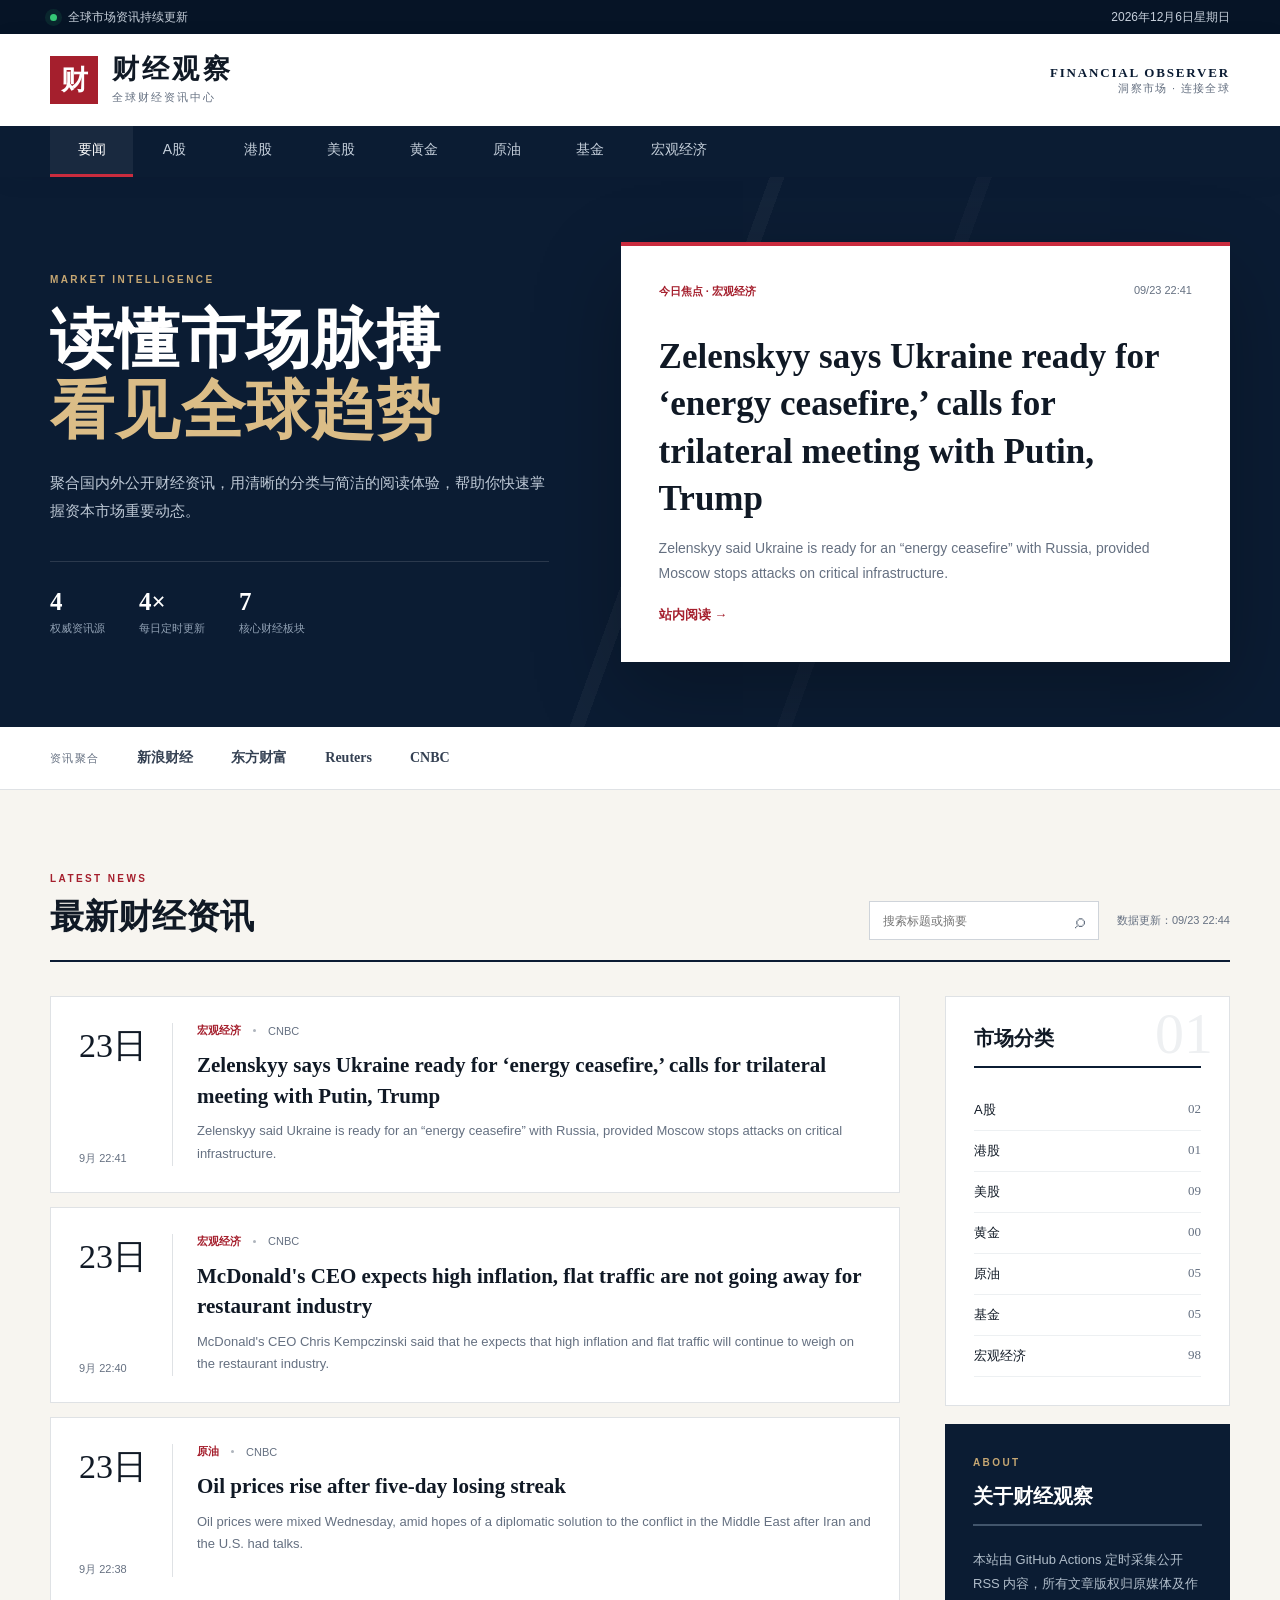
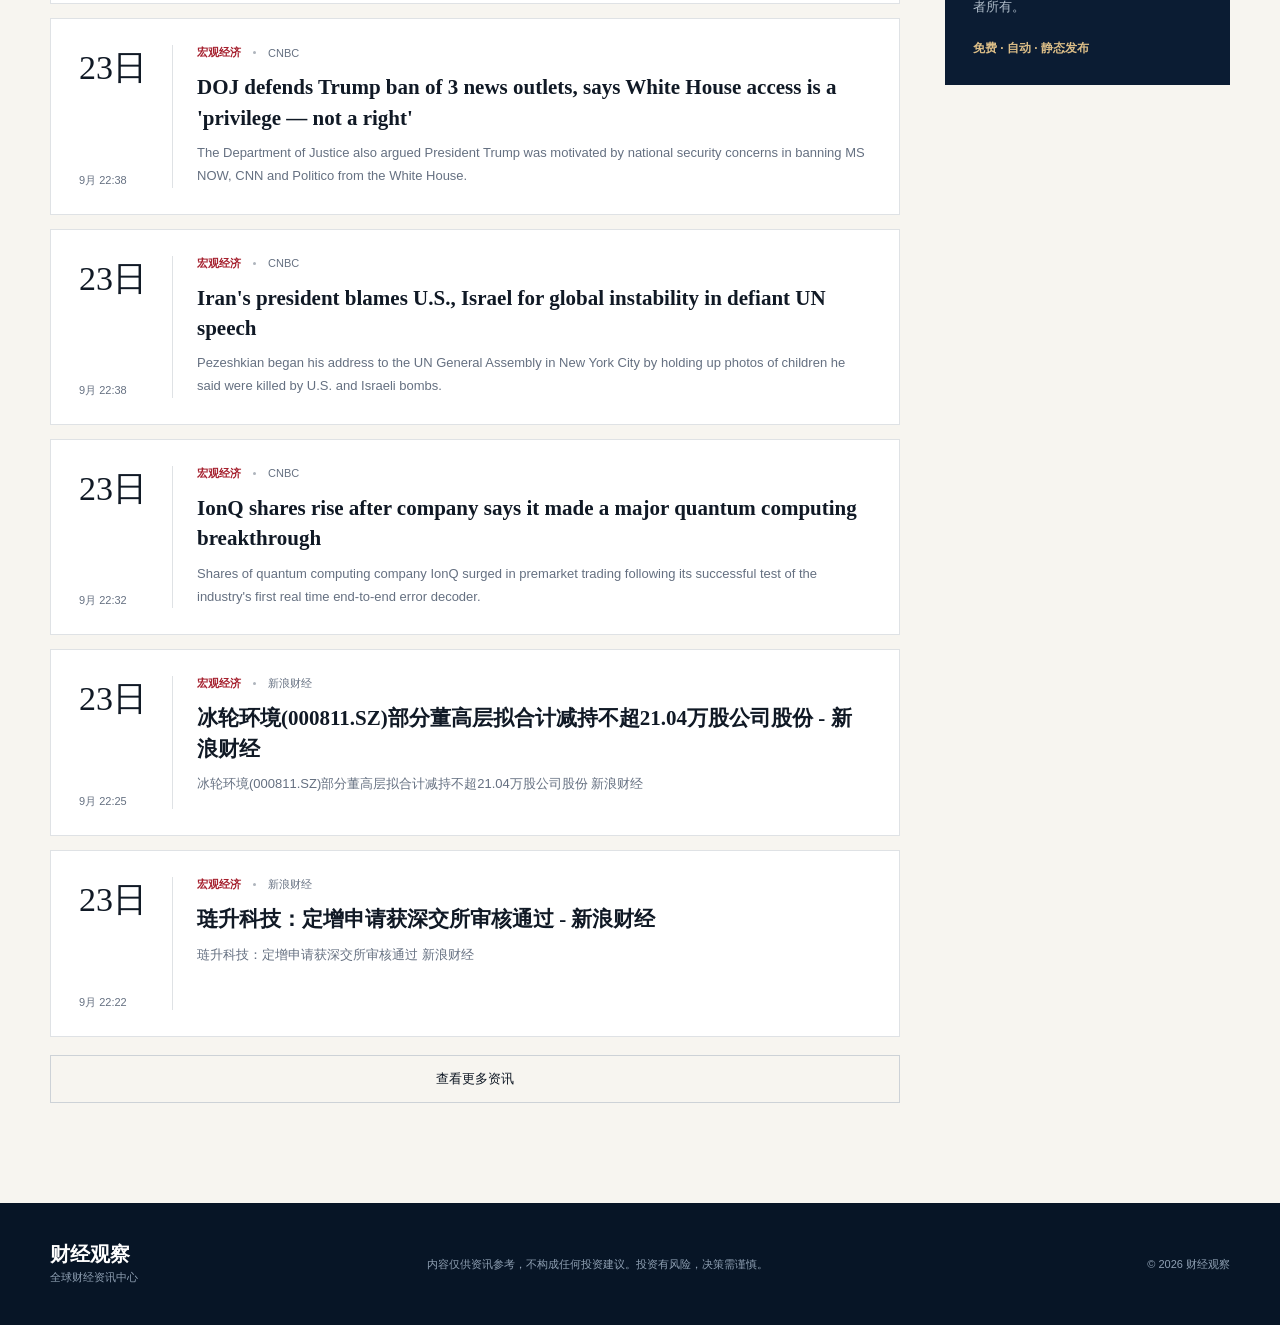
==== commit b1613c14: "fix: keep news reading on site" ====
--- a/index.html
+++ b/index.html
@@ -1,4 +1,4 @@
-<!doctype html>
+<!DOCTYPE html>
 <html lang="zh-CN">
 <head>
   <meta charset="utf-8">
@@ -10,12 +10,12 @@
 </head>
 <body>
   <a class="skip-link" href="#latest-news">跳到新闻列表</a>
-  <div class="market-strip" aria-label="站点说明">
+  <section class="market-strip" aria-label="站点说明">
     <div class="container market-strip__inner">
       <span><i class="live-dot"></i> 全球市场资讯持续更新</span>
       <span id="currentDate"></span>
     </div>
-  </div>
+  </section>
   <header class="site-header">
     <div class="container masthead">
       <a class="brand" href="./" aria-label="财经观察首页">
@@ -78,7 +78,7 @@
           </div>
           <aside class="sidebar" aria-label="栏目导读">
             <section class="sidebar-card"><span class="sidebar-card__number">01</span><h3>市场分类</h3><div class="category-list" id="categoryStats"></div></section>
-            <section class="sidebar-card sidebar-card--dark"><span class="section-kicker">ABOUT</span><h3>关于财经观察</h3><p>本站由 GitHub Actions 定时采集公开 RSS 内容，所有文章版权归原媒体及作者所有。</p><a href="https://github.com/liuyanglei/gadget" target="_blank" rel="noopener noreferrer">查看开源项目 <span>↗</span></a></section>
+            <section class="sidebar-card sidebar-card--dark"><span class="section-kicker">ABOUT</span><h3>关于财经观察</h3><p>本站由 GitHub Actions 定时采集公开 RSS 内容，所有文章版权归原媒体及作者所有。</p><span class="site-badge">免费 · 自动 · 静态发布</span></section>
           </aside>
         </div>
       </div>
@@ -91,6 +91,14 @@
       <span>© <span id="currentYear"></span> 财经观察</span>
     </div>
   </footer>
+  <dialog class="article-dialog" id="articleDialog" aria-labelledby="dialogTitle">
+    <button class="article-dialog__close" id="dialogClose" type="button" aria-label="关闭详情">×</button>
+    <div class="article-dialog__meta"><span id="dialogCategory"></span><i></i><span id="dialogSource"></span><time id="dialogTime"></time></div>
+    <h2 id="dialogTitle">资讯详情</h2>
+    <div class="article-dialog__rule"></div>
+    <p id="dialogSummary"></p>
+    <div class="article-dialog__notice">本站摘要由公开 RSS 提供，仅供资讯浏览，不会跳转到外部网站。</div>
+  </dialog>
   <noscript><div class="noscript">请启用 JavaScript 以加载最新财经资讯。</div></noscript>
   <script src="script.js" defer></script>
 </body>
--- a/style.css
+++ b/style.css
@@ -11,3 +11,9 @@
 @media(max-width:900px){.hero__grid{grid-template-columns:1fr;gap:40px}.hero__intro{padding-right:8%}.content-grid{grid-template-columns:1fr}.sidebar{grid-template-columns:1fr 1fr}.footer__inner{grid-template-columns:1fr 2fr}.footer__inner>span{grid-column:1/-1}}
 @media(max-width:650px){.container{width:min(100% - 28px,1180px)}.market-strip__inner{min-height:30px}.masthead{min-height:76px}.brand__mark{width:40px;height:40px;font-size:23px}.brand__copy strong{font-size:22px}.brand__copy small,.masthead__meta{display:none}.category-button{min-width:auto;padding:13px 16px;font-size:13px}.hero__grid{min-height:auto;padding:46px 0 54px}.hero__intro{padding-right:0}.hero h1{margin-top:12px;font-size:41px}.hero__facts{gap:24px}.hero__facts strong{font-size:21px}.lead-card{min-height:285px;padding:27px 24px}.source-bar__inner{gap:25px}.news-section{padding:55px 0 70px}.section-heading{align-items:flex-start;flex-direction:column}.section-heading h2{font-size:29px}.news-tools{width:100%;align-items:flex-start;flex-direction:column}.search-box{width:100%}.content-grid{gap:28px}.news-card{min-height:0;padding:23px 21px;grid-template-columns:1fr;gap:14px}.news-card__date{padding:0;flex-direction:row;justify-content:flex-start;gap:6px;border:0}.news-card__date strong{font-size:13px}.news-card h3{font-size:19px}.sidebar{grid-template-columns:1fr}.footer__inner{grid-template-columns:1fr}.footer__inner>span{grid-column:auto}}
 @media(prefers-reduced-motion:reduce){*,*:before,*:after{scroll-behavior:auto!important;animation-duration:.01ms!important;animation-iteration-count:1!important;transition-duration:.01ms!important}}
+
+/* In-page article reader: headlines never navigate away from this site. */
+.news-title{padding:0;border:0;text-align:left;color:inherit;background:none;font:inherit;cursor:pointer}.news-title:hover,.news-title:focus-visible{color:var(--red);outline:0}.lead-card__link{align-self:flex-start;padding:0;border:0;background:none;cursor:pointer}
+.site-badge{display:inline-block;margin-top:8px;color:#dbbd87;font-size:12px;font-weight:700}
+.article-dialog{width:min(680px,calc(100% - 28px));max-height:min(720px,calc(100vh - 40px));padding:42px;border:0;border-top:5px solid var(--red);color:var(--ink);background:#fff;box-shadow:0 30px 90px rgba(0,0,0,.35)}.article-dialog::backdrop{background:rgba(5,16,30,.76);backdrop-filter:blur(4px)}.article-dialog__close{position:absolute;top:15px;right:18px;width:34px;height:34px;border:0;color:var(--muted);background:transparent;font-size:30px;line-height:1;cursor:pointer}.article-dialog__meta{display:flex;align-items:center;gap:10px;padding-right:30px;color:var(--muted);font-size:11px}.article-dialog__meta span:first-child{color:var(--red);font-weight:800}.article-dialog__meta i{width:3px;height:3px;border-radius:50%;background:#aeb4bc}.article-dialog__meta time{margin-left:auto}.article-dialog h2{margin:24px 0;font-family:STSong,SimSun,serif;font-size:clamp(25px,4vw,38px);line-height:1.45}.article-dialog__rule{width:55px;height:3px;margin-bottom:24px;background:var(--red)}.article-dialog>p{color:#465365;font-size:15px;line-height:2}.article-dialog__notice{margin-top:28px;padding:15px 17px;color:var(--muted);background:#f5f3ee;font-size:11px;line-height:1.7}
+@media(max-width:650px){.article-dialog{padding:34px 22px 24px}.article-dialog__meta{align-items:flex-start;flex-wrap:wrap}.article-dialog__meta time{width:100%;margin:0}.article-dialog>p{font-size:14px;line-height:1.85}}
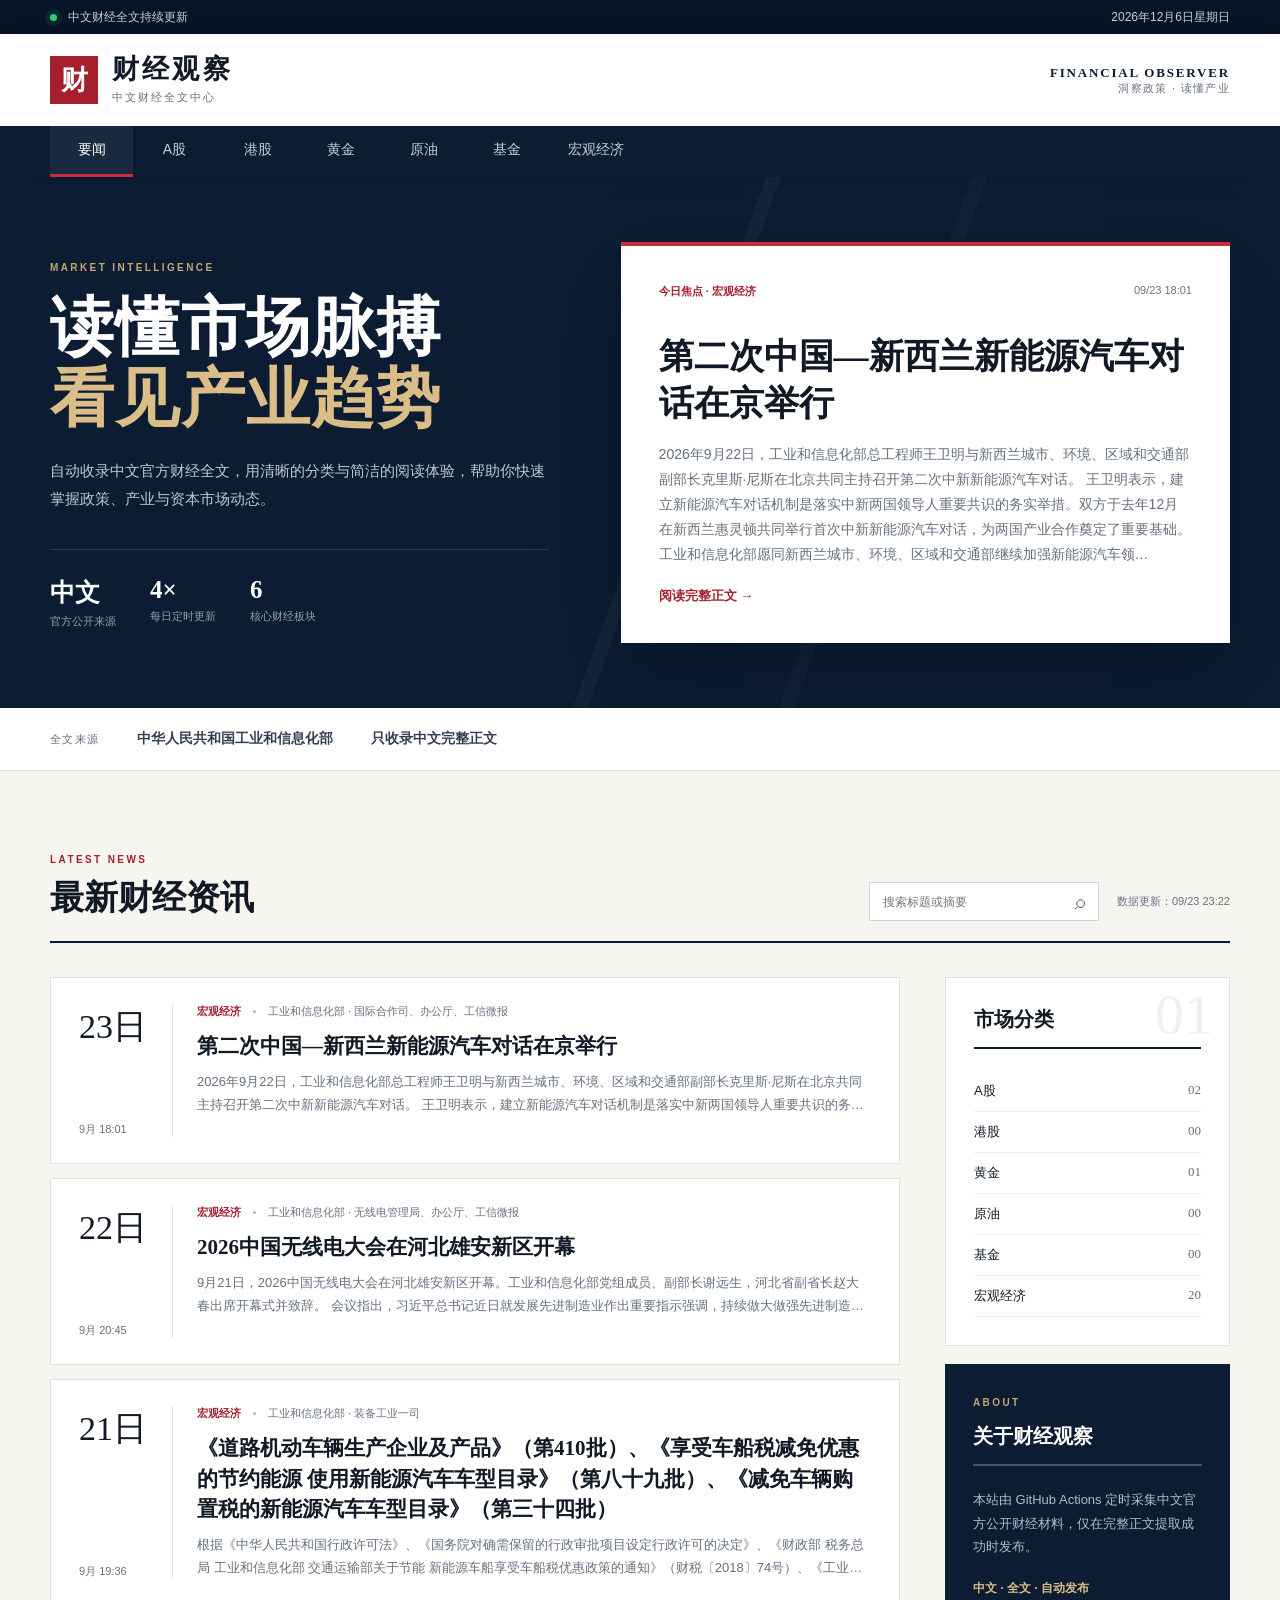
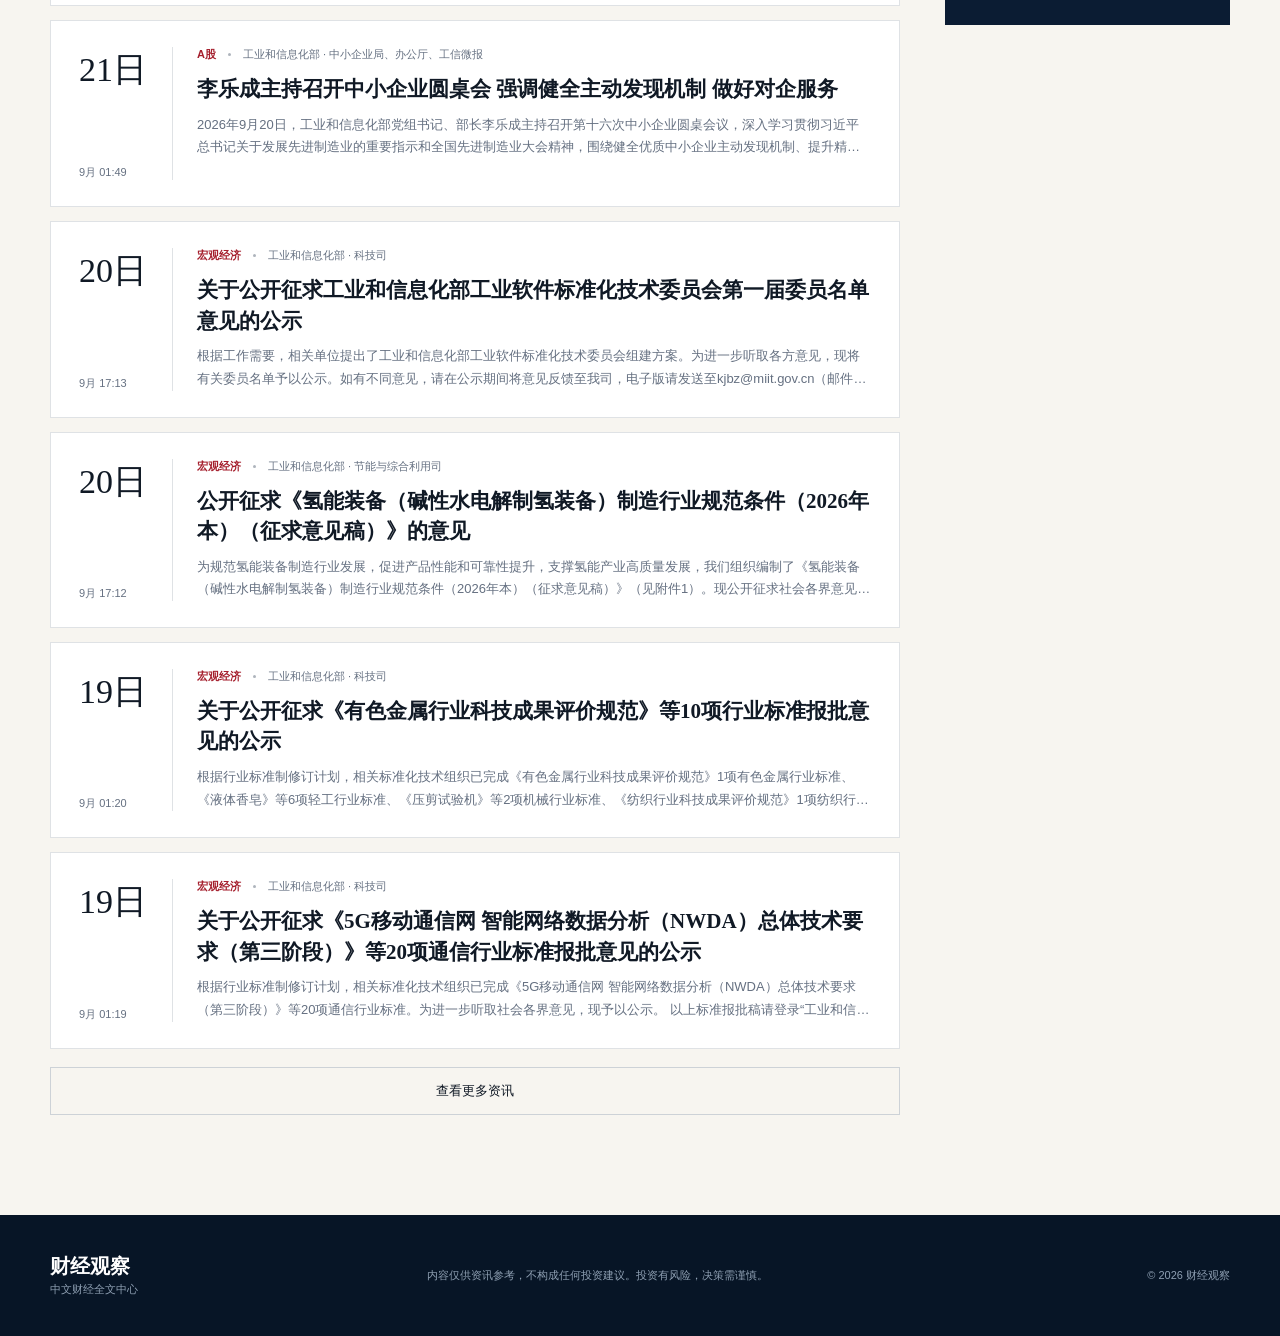
==== commit 17af8ce5: "feat: publish Chinese official full-text articles only" ====
--- a/index.html
+++ b/index.html
@@ -3,16 +3,16 @@
 <head>
   <meta charset="utf-8">
   <meta name="viewport" content="width=device-width, initial-scale=1">
-  <meta name="description" content="财经观察，聚合 A 股、港股、美股、黄金、原油、基金与宏观经济资讯。">
+  <meta name="description" content="财经观察，自动发布中文官方财经全文、行业数据与宏观经济资讯。">
   <meta name="theme-color" content="#0b1c33">
-  <title>财经观察｜全球财经资讯中心</title>
+  <title>财经观察｜中文财经全文中心</title>
   <link rel="stylesheet" href="style.css">
 </head>
 <body>
   <a class="skip-link" href="#latest-news">跳到新闻列表</a>
   <section class="market-strip" aria-label="站点说明">
     <div class="container market-strip__inner">
-      <span><i class="live-dot"></i> 全球市场资讯持续更新</span>
+      <span><i class="live-dot"></i> 中文财经全文持续更新</span>
       <span id="currentDate"></span>
     </div>
   </section>
@@ -20,16 +20,15 @@
     <div class="container masthead">
       <a class="brand" href="./" aria-label="财经观察首页">
         <span class="brand__mark">财</span>
-        <span class="brand__copy"><strong>财经观察</strong><small>全球财经资讯中心</small></span>
+        <span class="brand__copy"><strong>财经观察</strong><small>中文财经全文中心</small></span>
       </a>
-      <div class="masthead__meta"><strong>FINANCIAL OBSERVER</strong><span>洞察市场 · 连接全球</span></div>
+      <div class="masthead__meta"><strong>FINANCIAL OBSERVER</strong><span>洞察政策 · 读懂产业</span></div>
     </div>
     <nav class="category-nav" aria-label="新闻分类">
       <div class="container category-nav__inner">
         <button class="category-button is-active" type="button" data-category="全部">要闻</button>
         <button class="category-button" type="button" data-category="A股">A股</button>
         <button class="category-button" type="button" data-category="港股">港股</button>
-        <button class="category-button" type="button" data-category="美股">美股</button>
         <button class="category-button" type="button" data-category="黄金">黄金</button>
         <button class="category-button" type="button" data-category="原油">原油</button>
         <button class="category-button" type="button" data-category="基金">基金</button>
@@ -42,12 +41,12 @@
       <div class="container hero__grid">
         <div class="hero__intro">
           <span class="section-kicker">MARKET INTELLIGENCE</span>
-          <h1 id="hero-title">读懂市场脉搏<br><em>看见全球趋势</em></h1>
-          <p>聚合国内外公开财经资讯，用清晰的分类与简洁的阅读体验，帮助你快速掌握资本市场重要动态。</p>
+          <h1 id="hero-title">读懂市场脉搏<br><em>看见产业趋势</em></h1>
+          <p>自动收录中文官方财经全文，用清晰的分类与简洁的阅读体验，帮助你快速掌握政策、产业与资本市场动态。</p>
           <div class="hero__facts">
-            <div><strong>4</strong><span>权威资讯源</span></div>
+            <div><strong>中文</strong><span>官方公开来源</span></div>
             <div><strong>4×</strong><span>每日定时更新</span></div>
-            <div><strong>7</strong><span>核心财经板块</span></div>
+            <div><strong>6</strong><span>核心财经板块</span></div>
           </div>
         </div>
         <article class="lead-card" id="leadCard" aria-live="polite">
@@ -56,7 +55,7 @@
       </div>
     </section>
     <section class="source-bar" aria-label="资讯来源">
-      <div class="container source-bar__inner"><span>资讯聚合</span><strong>新浪财经</strong><strong>东方财富</strong><strong>Reuters</strong><strong>CNBC</strong></div>
+      <div class="container source-bar__inner"><span>全文来源</span><strong>中华人民共和国工业和信息化部</strong><strong>只收录中文完整正文</strong></div>
     </section>
     <section class="news-section" id="latest-news">
       <div class="container">
@@ -78,7 +77,7 @@
           </div>
           <aside class="sidebar" aria-label="栏目导读">
             <section class="sidebar-card"><span class="sidebar-card__number">01</span><h3>市场分类</h3><div class="category-list" id="categoryStats"></div></section>
-            <section class="sidebar-card sidebar-card--dark"><span class="section-kicker">ABOUT</span><h3>关于财经观察</h3><p>本站由 GitHub Actions 定时采集公开 RSS 内容，所有文章版权归原媒体及作者所有。</p><span class="site-badge">免费 · 自动 · 静态发布</span></section>
+            <section class="sidebar-card sidebar-card--dark"><span class="section-kicker">ABOUT</span><h3>关于财经观察</h3><p>本站由 GitHub Actions 定时采集中文官方公开财经材料，仅在完整正文提取成功时发布。</p><span class="site-badge">中文 · 全文 · 自动发布</span></section>
           </aside>
         </div>
       </div>
@@ -86,7 +85,7 @@
   </main>
   <footer class="site-footer">
     <div class="container footer__inner">
-      <div><strong>财经观察</strong><span>全球财经资讯中心</span></div>
+      <div><strong>财经观察</strong><span>中文财经全文中心</span></div>
       <p>内容仅供资讯参考，不构成任何投资建议。投资有风险，决策需谨慎。</p>
       <span>© <span id="currentYear"></span> 财经观察</span>
     </div>
@@ -97,7 +96,7 @@
     <h2 id="dialogTitle">资讯详情</h2>
     <div class="article-dialog__rule"></div>
     <p id="dialogSummary"></p>
-    <div class="article-dialog__notice">本站摘要由公开 RSS 提供，仅供资讯浏览，不会跳转到外部网站。</div>
+    <div class="article-dialog__notice">本文来自中文官方公开来源，正文在本站完整展示，不会跳转到外部网站。</div>
   </dialog>
   <noscript><div class="noscript">请启用 JavaScript 以加载最新财经资讯。</div></noscript>
   <script src="script.js" defer></script>
--- a/style.css
+++ b/style.css
@@ -17,3 +17,4 @@
 .site-badge{display:inline-block;margin-top:8px;color:#dbbd87;font-size:12px;font-weight:700}
 .article-dialog{width:min(680px,calc(100% - 28px));max-height:min(720px,calc(100vh - 40px));padding:42px;border:0;border-top:5px solid var(--red);color:var(--ink);background:#fff;box-shadow:0 30px 90px rgba(0,0,0,.35)}.article-dialog::backdrop{background:rgba(5,16,30,.76);backdrop-filter:blur(4px)}.article-dialog__close{position:absolute;top:15px;right:18px;width:34px;height:34px;border:0;color:var(--muted);background:transparent;font-size:30px;line-height:1;cursor:pointer}.article-dialog__meta{display:flex;align-items:center;gap:10px;padding-right:30px;color:var(--muted);font-size:11px}.article-dialog__meta span:first-child{color:var(--red);font-weight:800}.article-dialog__meta i{width:3px;height:3px;border-radius:50%;background:#aeb4bc}.article-dialog__meta time{margin-left:auto}.article-dialog h2{margin:24px 0;font-family:STSong,SimSun,serif;font-size:clamp(25px,4vw,38px);line-height:1.45}.article-dialog__rule{width:55px;height:3px;margin-bottom:24px;background:var(--red)}.article-dialog>p{color:#465365;font-size:15px;line-height:2}.article-dialog__notice{margin-top:28px;padding:15px 17px;color:var(--muted);background:#f5f3ee;font-size:11px;line-height:1.7}
 @media(max-width:650px){.article-dialog{padding:34px 22px 24px}.article-dialog__meta{align-items:flex-start;flex-wrap:wrap}.article-dialog__meta time{width:100%;margin:0}.article-dialog>p{font-size:14px;line-height:1.85}}
+.article-dialog>p{white-space:pre-line}
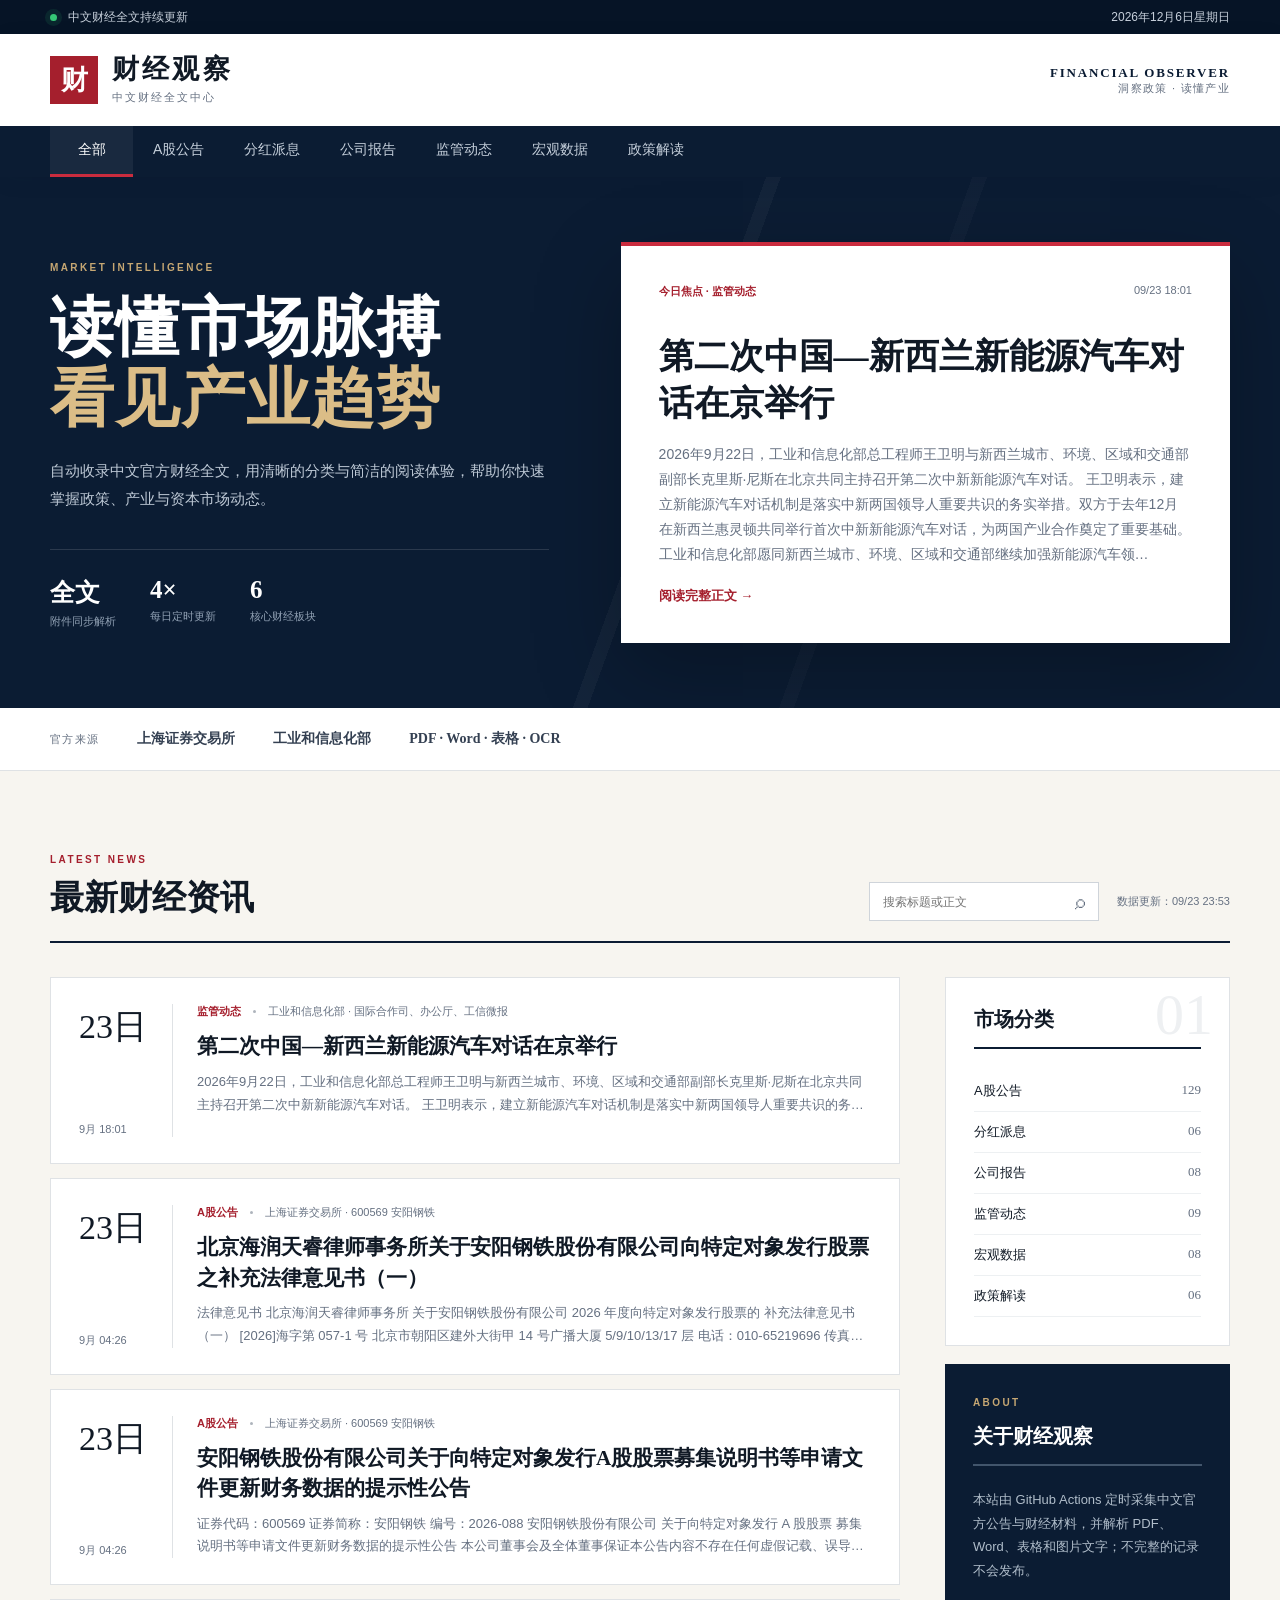
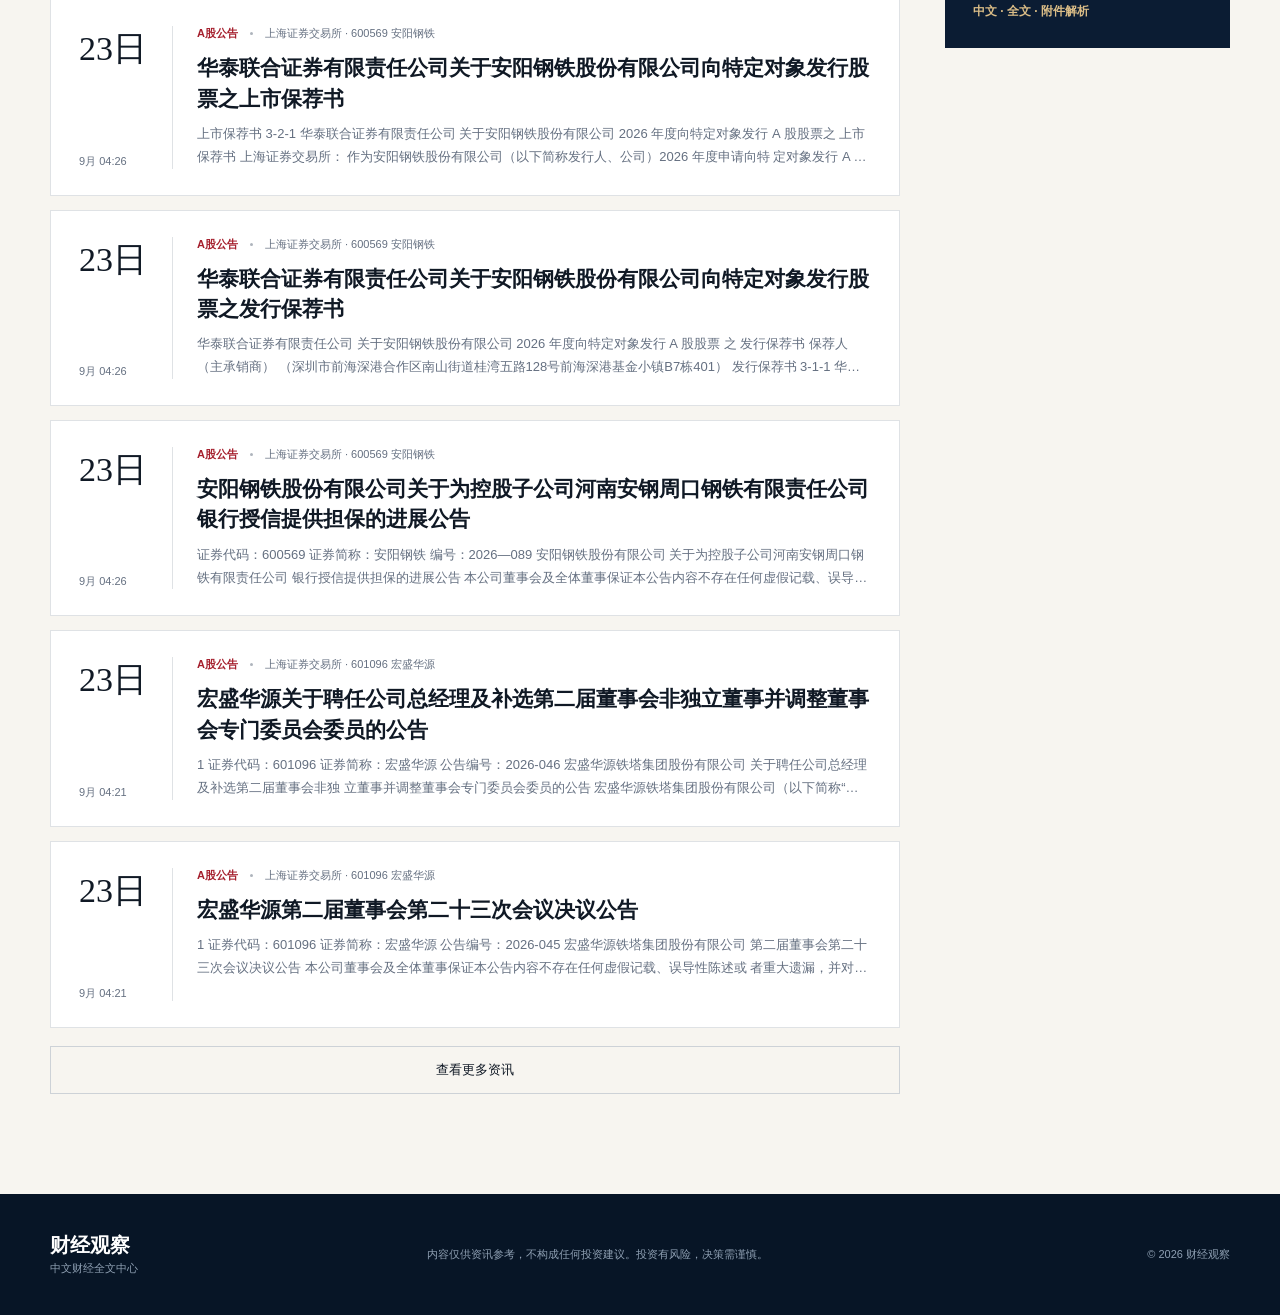
==== commit 44497bb8: "feat: add attachment-aware finance disclosures" ====
--- a/index.html
+++ b/index.html
@@ -26,13 +26,13 @@
     </div>
     <nav class="category-nav" aria-label="新闻分类">
       <div class="container category-nav__inner">
-        <button class="category-button is-active" type="button" data-category="全部">要闻</button>
-        <button class="category-button" type="button" data-category="A股">A股</button>
-        <button class="category-button" type="button" data-category="港股">港股</button>
-        <button class="category-button" type="button" data-category="黄金">黄金</button>
-        <button class="category-button" type="button" data-category="原油">原油</button>
-        <button class="category-button" type="button" data-category="基金">基金</button>
-        <button class="category-button" type="button" data-category="宏观经济">宏观经济</button>
+        <button class="category-button is-active" type="button" data-category="全部">全部</button>
+        <button class="category-button" type="button" data-category="A股公告">A股公告</button>
+        <button class="category-button" type="button" data-category="分红派息">分红派息</button>
+        <button class="category-button" type="button" data-category="公司报告">公司报告</button>
+        <button class="category-button" type="button" data-category="监管动态">监管动态</button>
+        <button class="category-button" type="button" data-category="宏观数据">宏观数据</button>
+        <button class="category-button" type="button" data-category="政策解读">政策解读</button>
       </div>
     </nav>
   </header>
@@ -44,7 +44,7 @@
           <h1 id="hero-title">读懂市场脉搏<br><em>看见产业趋势</em></h1>
           <p>自动收录中文官方财经全文，用清晰的分类与简洁的阅读体验，帮助你快速掌握政策、产业与资本市场动态。</p>
           <div class="hero__facts">
-            <div><strong>中文</strong><span>官方公开来源</span></div>
+            <div><strong>全文</strong><span>附件同步解析</span></div>
             <div><strong>4×</strong><span>每日定时更新</span></div>
             <div><strong>6</strong><span>核心财经板块</span></div>
           </div>
@@ -55,14 +55,14 @@
       </div>
     </section>
     <section class="source-bar" aria-label="资讯来源">
-      <div class="container source-bar__inner"><span>全文来源</span><strong>中华人民共和国工业和信息化部</strong><strong>只收录中文完整正文</strong></div>
+      <div class="container source-bar__inner"><span>官方来源</span><strong>上海证券交易所</strong><strong>工业和信息化部</strong><strong>PDF · Word · 表格 · OCR</strong></div>
     </section>
     <section class="news-section" id="latest-news">
       <div class="container">
         <div class="section-heading">
           <div><span class="section-kicker section-kicker--dark">LATEST NEWS</span><h2 id="listTitle">最新财经资讯</h2></div>
           <div class="news-tools">
-            <label class="search-box"><span class="sr-only">搜索新闻</span><input id="searchInput" type="search" placeholder="搜索标题或摘要" autocomplete="off"><span aria-hidden="true">⌕</span></label>
+            <label class="search-box"><span class="sr-only">搜索新闻</span><input id="searchInput" type="search" placeholder="搜索标题或正文" autocomplete="off"><span aria-hidden="true">⌕</span></label>
             <p>数据更新：<time id="updatedAt">读取中</time></p>
           </div>
         </div>
@@ -77,7 +77,7 @@
           </div>
           <aside class="sidebar" aria-label="栏目导读">
             <section class="sidebar-card"><span class="sidebar-card__number">01</span><h3>市场分类</h3><div class="category-list" id="categoryStats"></div></section>
-            <section class="sidebar-card sidebar-card--dark"><span class="section-kicker">ABOUT</span><h3>关于财经观察</h3><p>本站由 GitHub Actions 定时采集中文官方公开财经材料，仅在完整正文提取成功时发布。</p><span class="site-badge">中文 · 全文 · 自动发布</span></section>
+            <section class="sidebar-card sidebar-card--dark"><span class="section-kicker">ABOUT</span><h3>关于财经观察</h3><p>本站由 GitHub Actions 定时采集中文官方公告与财经材料，并解析 PDF、Word、表格和图片文字；不完整的记录不会发布。</p><span class="site-badge">中文 · 全文 · 附件解析</span></section>
           </aside>
         </div>
       </div>
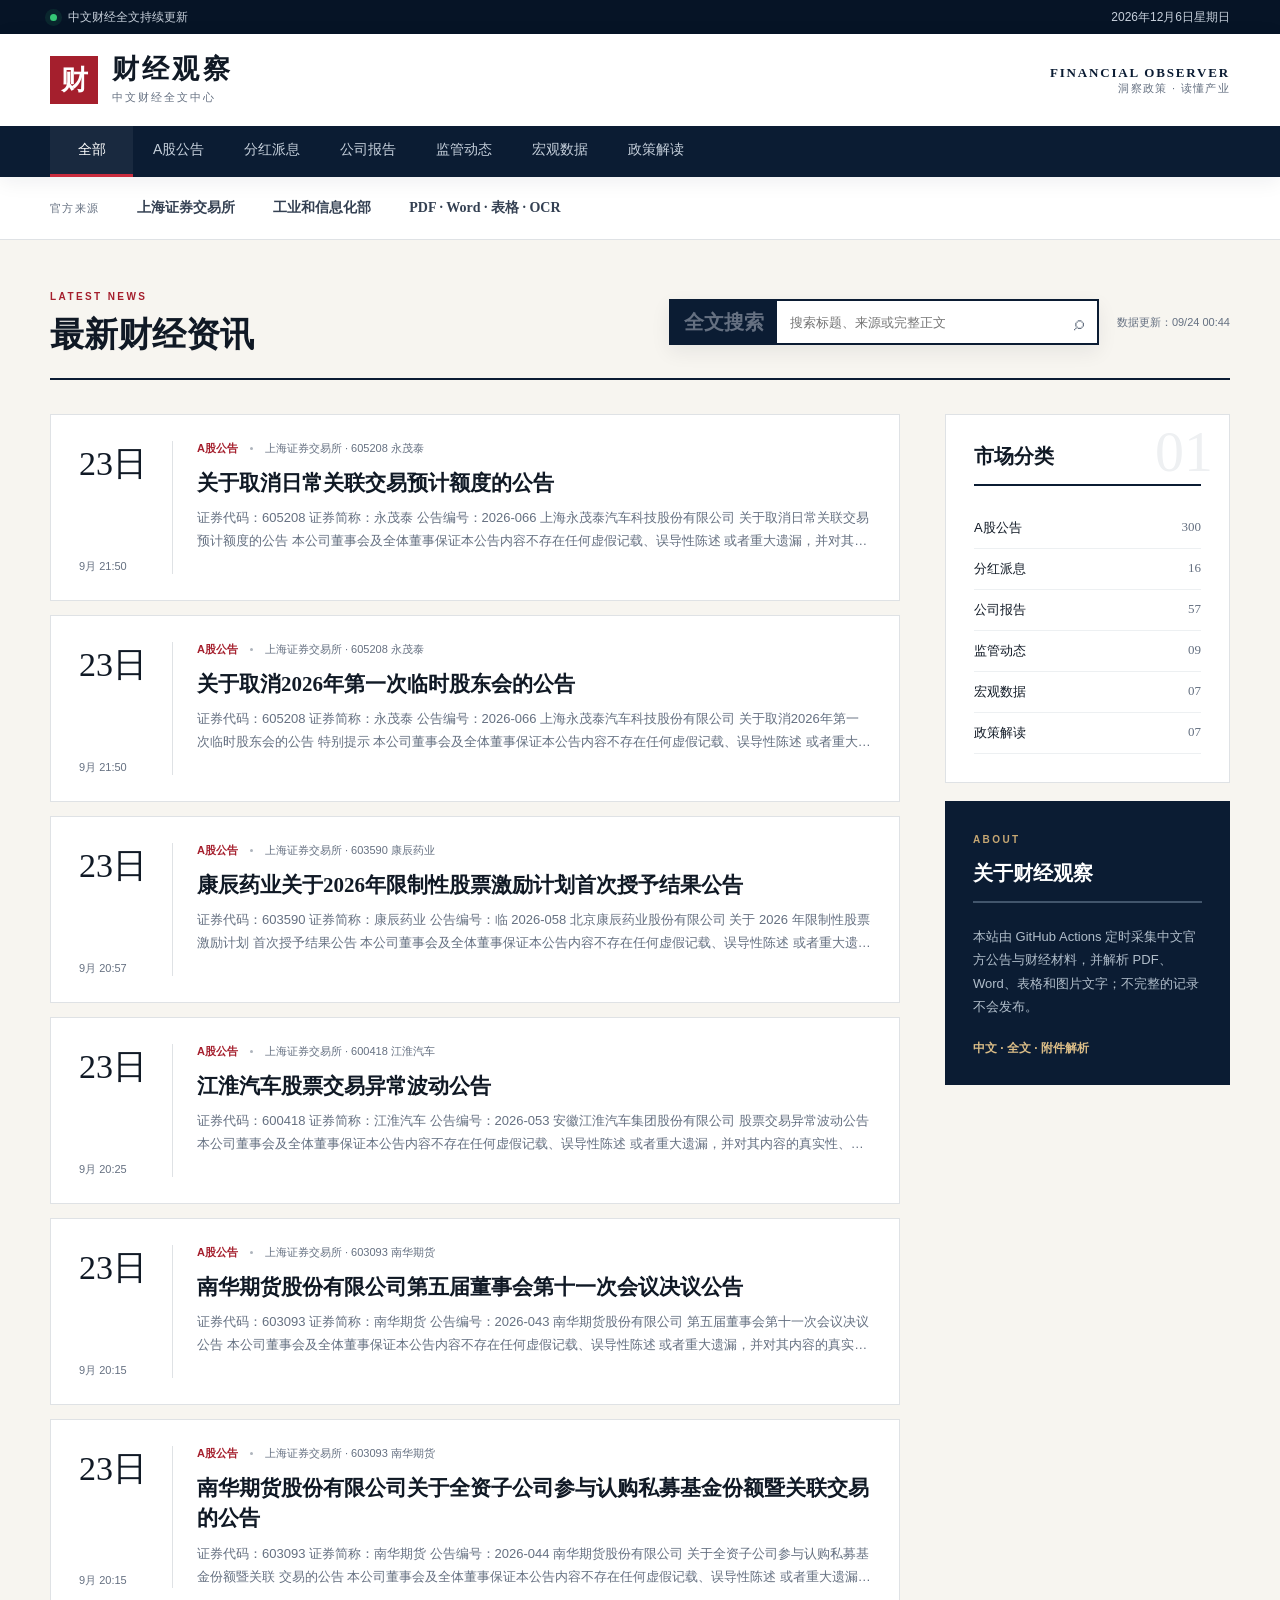
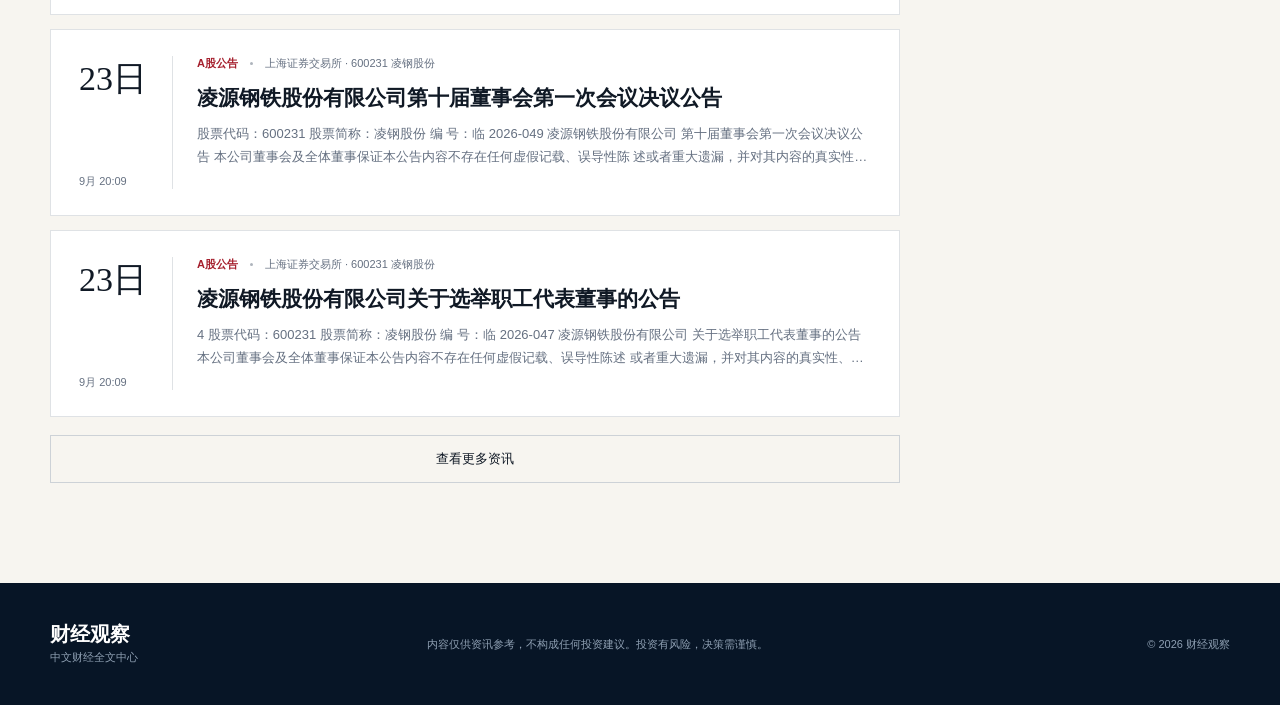
==== commit d58417af: "feat: add operations dashboard and scalable archive" ====
--- a/index.html
+++ b/index.html
@@ -7,6 +7,7 @@
   <meta name="theme-color" content="#0b1c33">
   <title>财经观察｜中文财经全文中心</title>
   <link rel="stylesheet" href="style.css">
+  <link rel="stylesheet" href="frontend-overrides.css">
 </head>
 <body>
   <a class="skip-link" href="#latest-news">跳到新闻列表</a>
@@ -37,23 +38,6 @@
     </nav>
   </header>
   <main>
-    <section class="hero" aria-labelledby="hero-title">
-      <div class="container hero__grid">
-        <div class="hero__intro">
-          <span class="section-kicker">MARKET INTELLIGENCE</span>
-          <h1 id="hero-title">读懂市场脉搏<br><em>看见产业趋势</em></h1>
-          <p>自动收录中文官方财经全文，用清晰的分类与简洁的阅读体验，帮助你快速掌握政策、产业与资本市场动态。</p>
-          <div class="hero__facts">
-            <div><strong>全文</strong><span>附件同步解析</span></div>
-            <div><strong>4×</strong><span>每日定时更新</span></div>
-            <div><strong>6</strong><span>核心财经板块</span></div>
-          </div>
-        </div>
-        <article class="lead-card" id="leadCard" aria-live="polite">
-          <div class="skeleton skeleton--lead"></div><p>正在读取最新财经要闻…</p>
-        </article>
-      </div>
-    </section>
     <section class="source-bar" aria-label="资讯来源">
       <div class="container source-bar__inner"><span>官方来源</span><strong>上海证券交易所</strong><strong>工业和信息化部</strong><strong>PDF · Word · 表格 · OCR</strong></div>
     </section>
@@ -62,7 +46,7 @@
         <div class="section-heading">
           <div><span class="section-kicker section-kicker--dark">LATEST NEWS</span><h2 id="listTitle">最新财经资讯</h2></div>
           <div class="news-tools">
-            <label class="search-box"><span class="sr-only">搜索新闻</span><input id="searchInput" type="search" placeholder="搜索标题或正文" autocomplete="off"><span aria-hidden="true">⌕</span></label>
+            <label class="search-box"><span class="search-label">全文搜索</span><input id="searchInput" type="search" placeholder="搜索标题、来源或完整正文" autocomplete="off"><span aria-hidden="true">⌕</span></label>
             <p>数据更新：<time id="updatedAt">读取中</time></p>
           </div>
         </div>
--- a/frontend-overrides.css
+++ b/frontend-overrides.css
@@ -0,0 +1,7 @@
+.news-section{padding-top:46px}
+.section-heading{align-items:center}
+.news-tools{flex-wrap:wrap;justify-content:flex-end}
+.search-box{min-width:430px;height:46px;border:2px solid #0b1c33;box-shadow:0 7px 20px rgba(9,25,44,.07)}
+.search-label{padding:0 13px;color:#fff;background:#0b1c33;align-self:stretch;display:flex;align-items:center;font-size:12px;font-weight:700;white-space:nowrap}
+.search-box input{font-size:13px}
+@media(max-width:800px){.section-heading{align-items:flex-start;flex-direction:column}.news-tools,.search-box{width:100%;min-width:0}.news-tools{align-items:flex-start;flex-direction:column}.search-label{padding:0 10px}}
